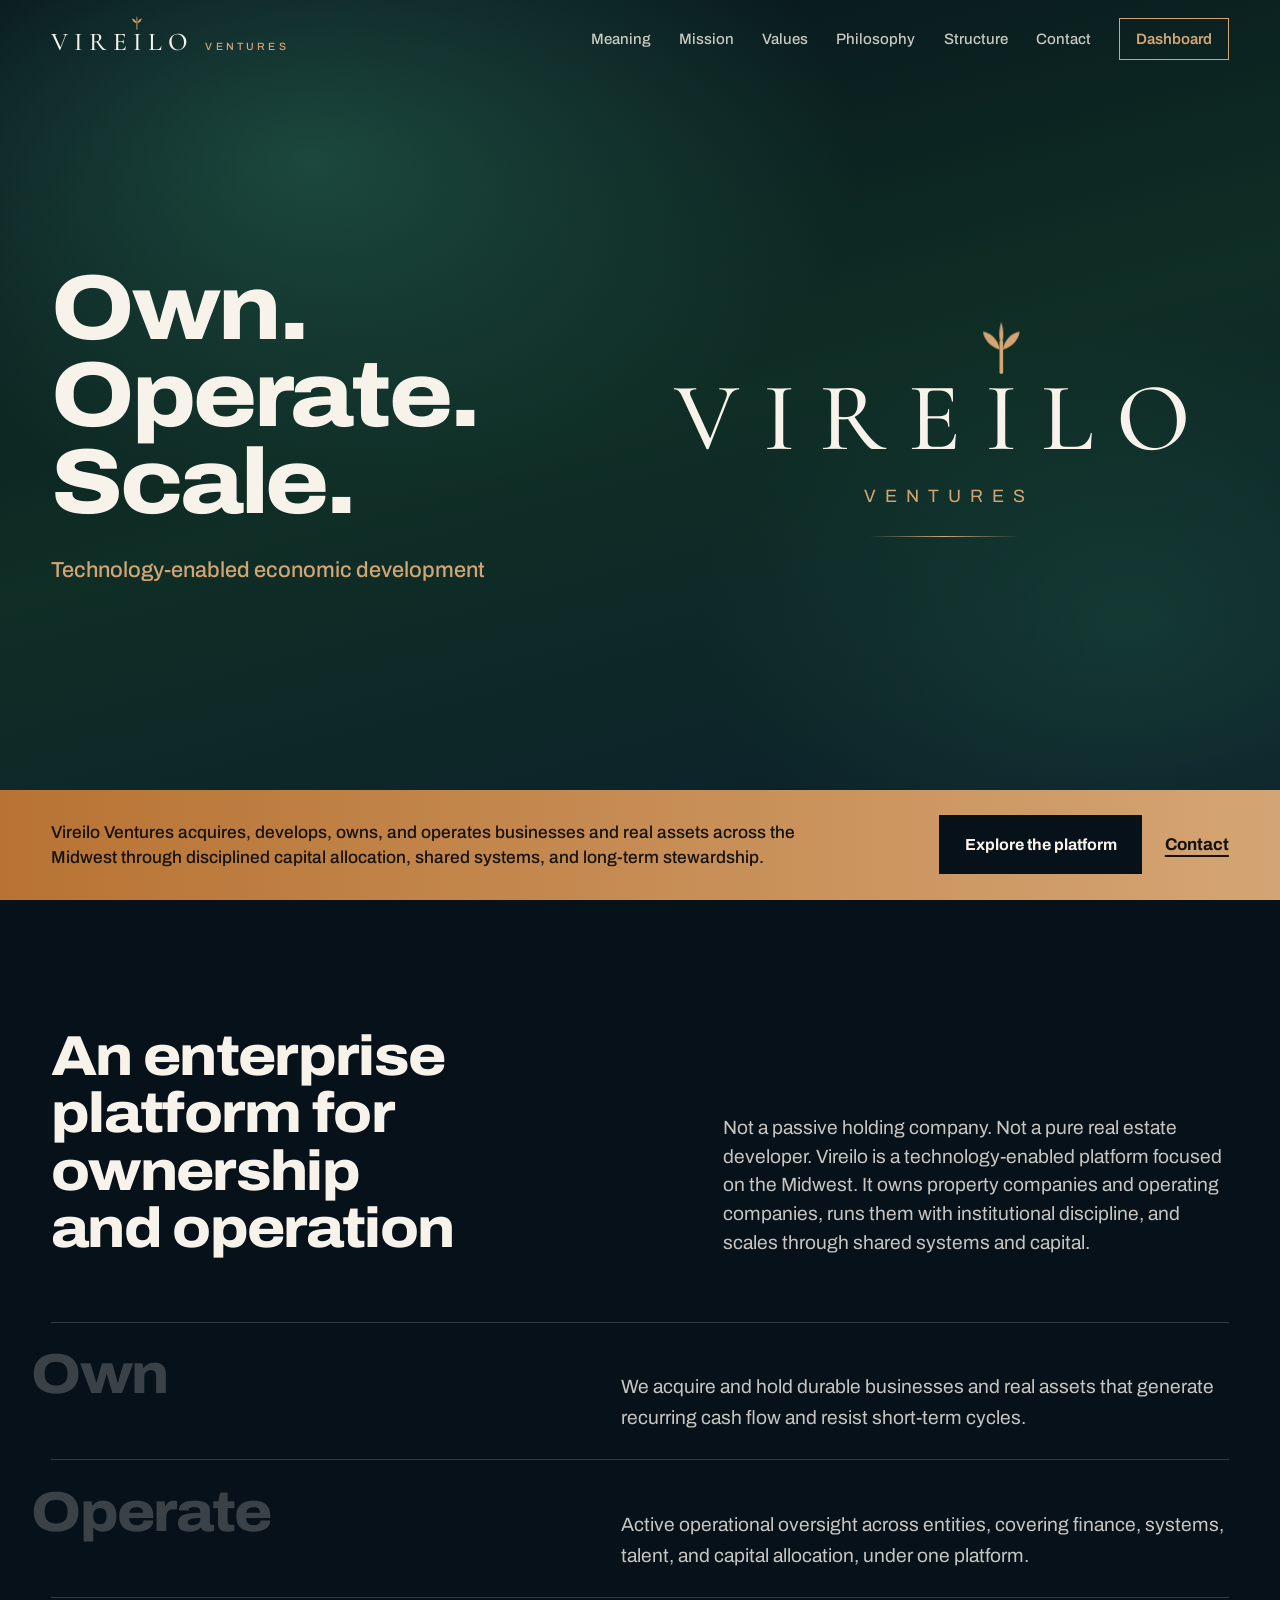
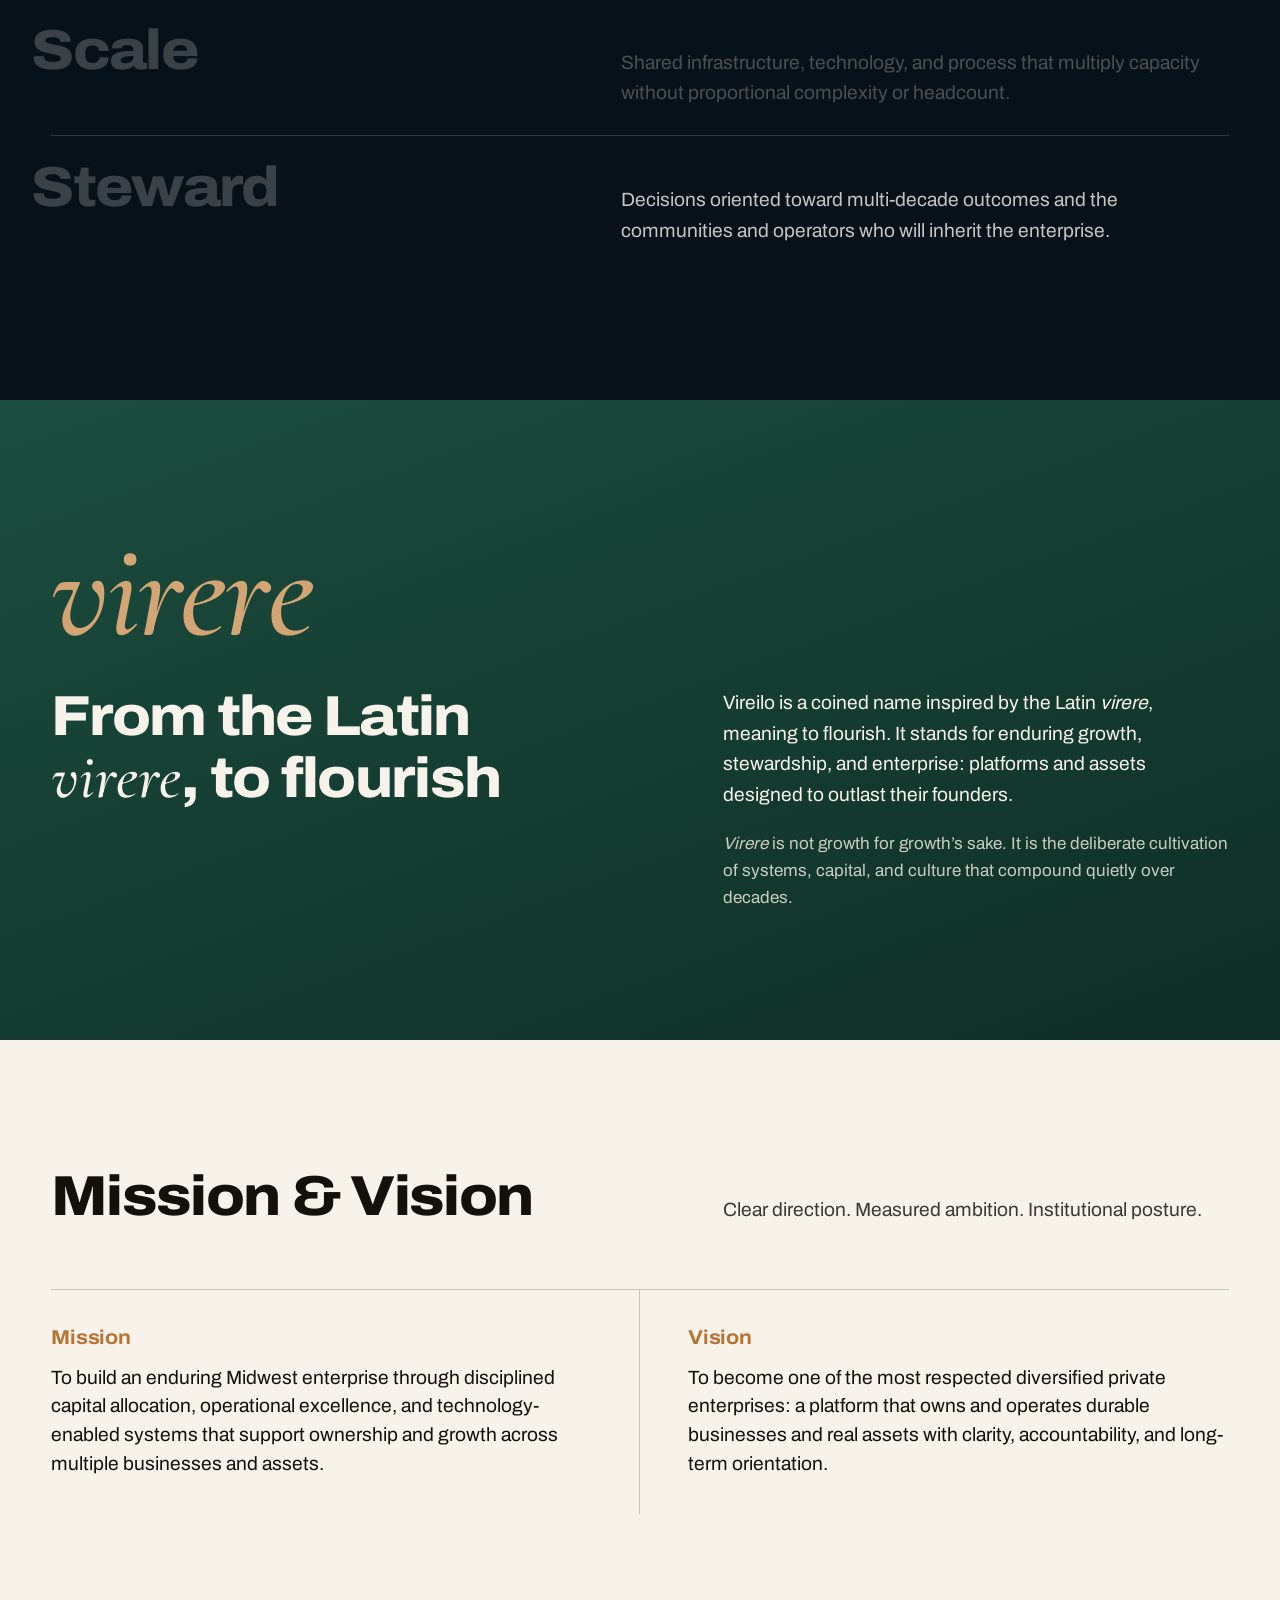
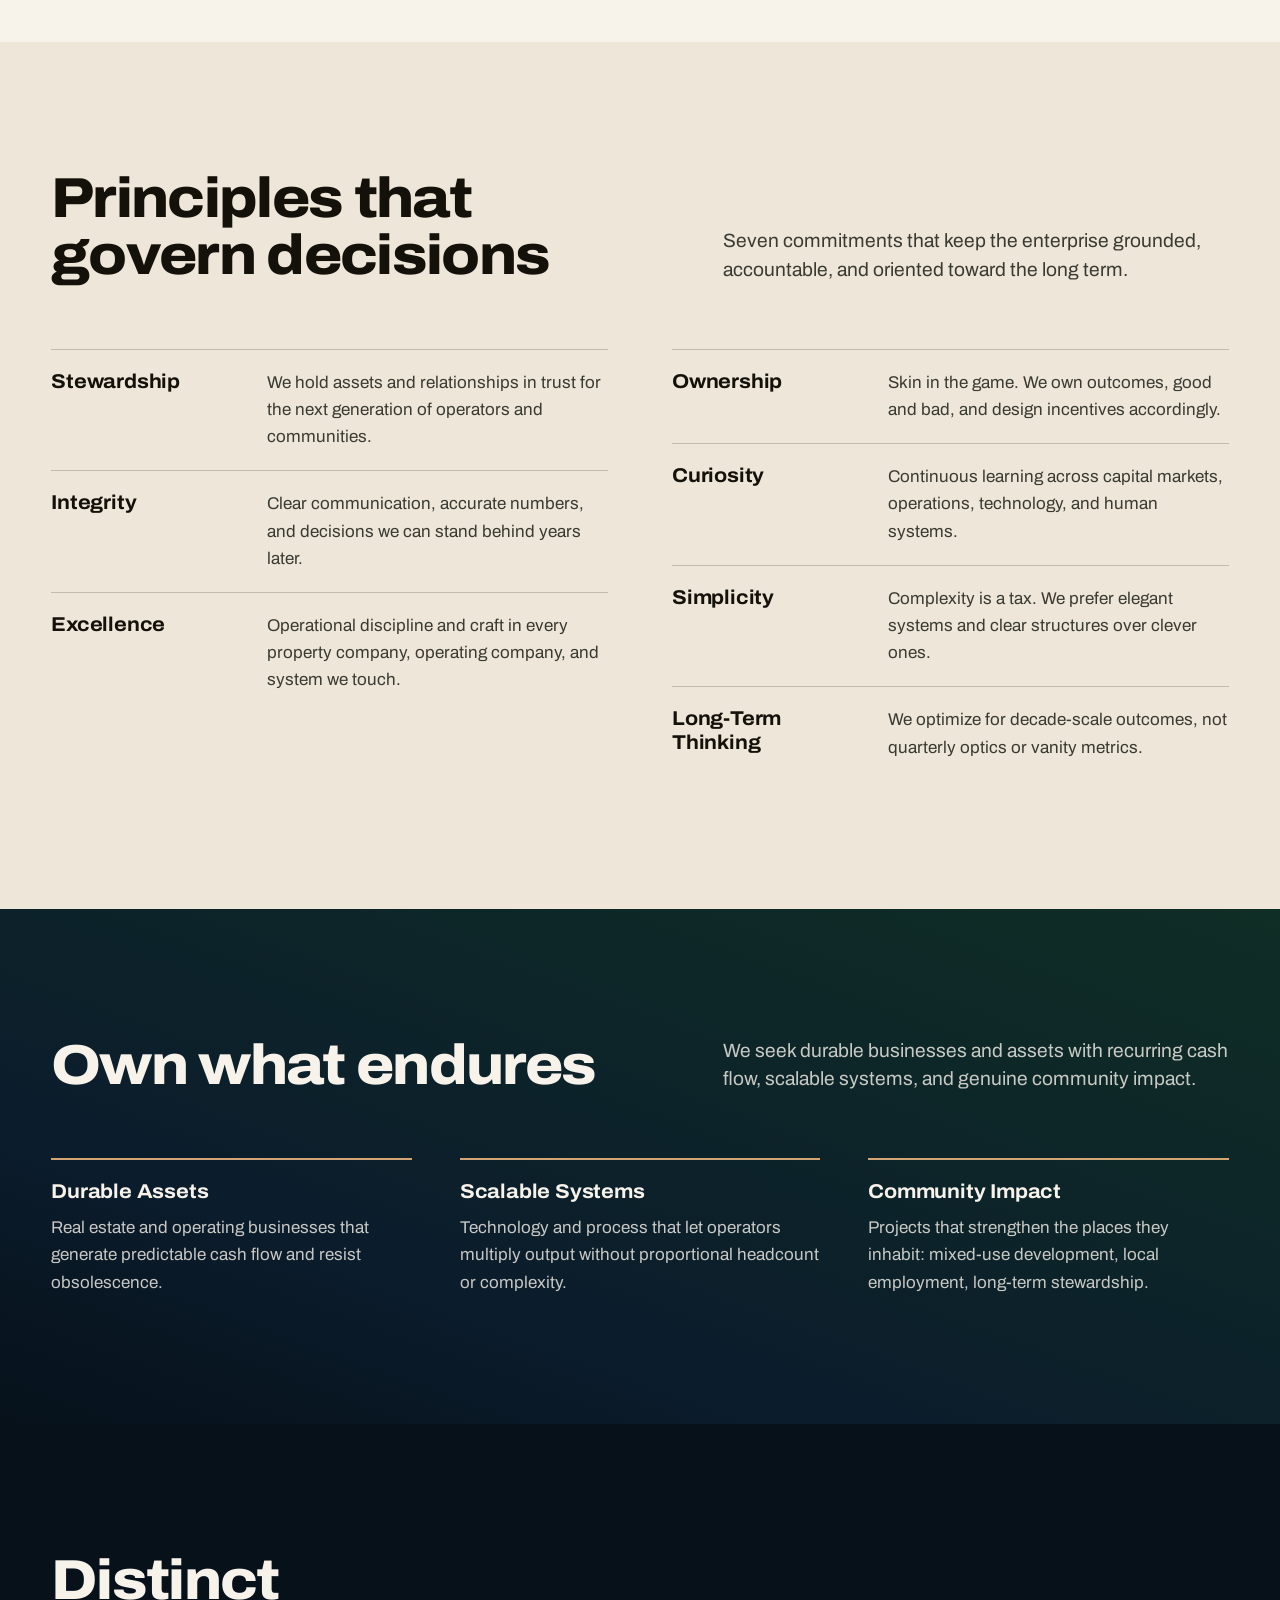
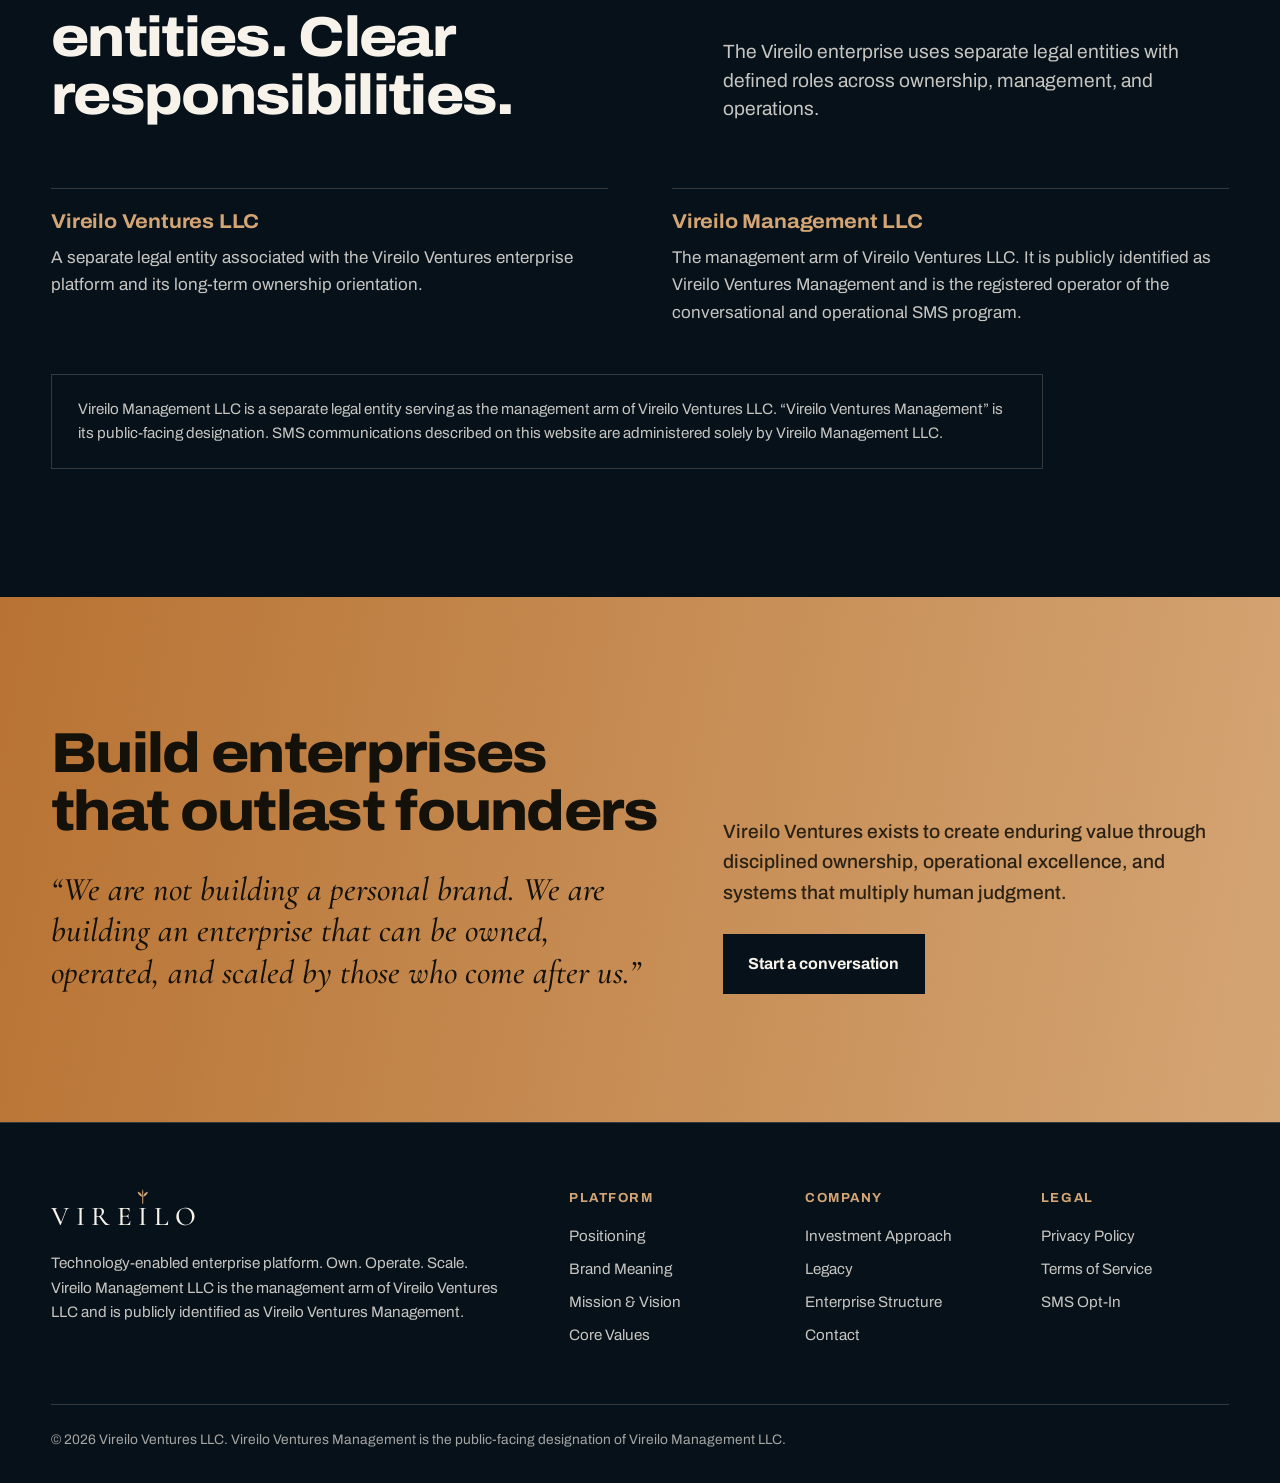
==== index.html @ df2b58a2 "Add scroll choreography, resize the Latin word, unify the type scale Each section now arrives in its" ====
<!DOCTYPE html>
<html lang="en">
<head>
  <meta charset="UTF-8" />
  <meta name="viewport" content="width=device-width, initial-scale=1.0" />
  <title>Vireilo Ventures | Enterprise Ownership &amp; Economic Development</title>
  <meta name="description" content="Vireilo Ventures is a technology-enabled enterprise platform that acquires, develops, owns, and operates businesses and real assets across the Midwest with disciplined capital allocation and long-term stewardship." />
  <link rel="canonical" href="https://vireilo.com/" />
  <meta property="og:type" content="website" />
  <meta property="og:site_name" content="Vireilo Ventures" />
  <meta property="og:title" content="Vireilo Ventures | Own. Operate. Scale." />
  <meta property="og:description" content="A technology-enabled enterprise platform focused on durable businesses, real assets, and long-term stewardship across the Midwest." />
  <meta property="og:url" content="https://vireilo.com/" />
  <meta property="og:image" content="https://vireilo.com/assets/og.png" />
  <meta property="og:image:width" content="1200" />
  <meta property="og:image:height" content="630" />
  <meta property="og:image:alt" content="Vireilo Ventures — Own. Operate. Scale." />
  <meta name="twitter:card" content="summary_large_image" />
  <meta name="twitter:title" content="Vireilo Ventures | Own. Operate. Scale." />
  <meta name="twitter:description" content="Technology-enabled economic development with a long-term orientation." />
  <meta name="twitter:image" content="https://vireilo.com/assets/og.png" />
  <link rel="icon" href="data:image/svg+xml,%3Csvg xmlns=%27http://www.w3.org/2000/svg%27 viewBox=%270 0 40 40%27%3E%3Cpath d=%27M20 36 C20 28 20 22 20 16%27 stroke=%27%231B4D3E%27 stroke-width=%272.4%27 fill=%27none%27 stroke-linecap=%27round%27/%3E%3Cpath d=%27M20 18 C17 10 20 4 20 2 C20 4 23 10 20 18 Z M19 21 C12 19 8 13 8 9 C13 10 18 14 19 21 Z M21 21 C28 19 32 13 32 9 C27 10 22 14 21 21 Z%27 fill=%27%231B4D3E%27/%3E%3C/svg%3E" />
  <link rel="preload" href="fonts/archivo-var.woff2" as="font" type="font/woff2" crossorigin />
  <link rel="stylesheet" href="site.css" />
</head>
<body>
  <a class="skip" href="#main">Skip to content</a>
  <div class="progress" id="progress"></div>
  <nav class="nav" id="nav" aria-label="Primary">
    <a href="index.html" class="nav-logo" aria-label="Vireilo Ventures, home"><span class="wm" aria-hidden="true">VIRE<span class="il">I<svg class="leaf" viewBox="0 0 40 40" aria-hidden="true"><path class="stem" pathLength="1" d="M20 36 C20 28 20 22 20 16"/><path class="blade b1" d="M20 18 C17 10 20 4 20 2 C20 4 23 10 20 18 Z"/><path class="blade b2" d="M19 21 C12 19 8 13 8 9 C13 10 18 14 19 21 Z"/><path class="blade b3" d="M21 21 C28 19 32 13 32 9 C27 10 22 14 21 21 Z"/></svg></span>LO</span><small>Ventures</small></a>
    <button class="menu-btn" id="menuBtn" type="button" aria-expanded="false" aria-controls="navLinks">Menu</button>
    <div class="nav-links" id="navLinks">
      <a href="#meaning">Meaning</a>
      <a href="#mission">Mission</a>
      <a href="#values">Values</a>
      <a href="#philosophy">Philosophy</a>
      <a href="#structure">Structure</a>
      <a href="contact.html">Contact</a>
      <a href="https://dash.vireilo.com" target="_blank" rel="noopener" class="dash" id="login-link" title="Operator console — authorized access">Dashboard</a>
    </div>
  </nav>

  <header class="hero">
    <div class="hero-main" id="main">
      <div>
        <h1><span>Own.</span><span>Operate.</span><span>Scale.</span></h1>
        <p class="sub">Technology-enabled economic development</p>
      </div>
      <div class="lockup" role="img" aria-label="Vireilo Ventures">
        <span class="wm" aria-hidden="true"><span class="ch" style="--d:4;--s:-4">V</span><span class="ch" style="--d:3;--s:-3">I</span><span class="ch" style="--d:2;--s:-2">R</span><span class="ch" style="--d:1;--s:-1">E</span><span class="ch il" style="--d:0;--s:0">I<svg class="leaf" viewBox="0 0 40 40" aria-hidden="true"><path class="stem" pathLength="1" d="M20 36 C20 28 20 22 20 16"/><path class="blade b1" d="M20 18 C17 10 20 4 20 2 C20 4 23 10 20 18 Z"/><path class="blade b2" d="M19 21 C12 19 8 13 8 9 C13 10 18 14 19 21 Z"/><path class="blade b3" d="M21 21 C28 19 32 13 32 9 C27 10 22 14 21 21 Z"/></svg></span><span class="ch" style="--d:1;--s:1">L</span><span class="ch" style="--d:2;--s:2">O</span></span>
        <span class="ventures" aria-hidden="true">Ventures</span>
        <span class="rule" aria-hidden="true"></span>
      </div>
    </div>
    <div class="band">
      <div class="band-in">
        <p>Vireilo Ventures acquires, develops, owns, and operates businesses and real assets across the Midwest through disciplined capital allocation, shared systems, and long-term stewardship.</p>
        <div class="actions">
          <a href="#platform" class="btn btn-dark">Explore the platform</a>
          <a href="contact.html" class="text-link">Contact</a>
        </div>
      </div>
    </div>
  </header>

  <main>
  <section class="sec platform dark" id="platform">
    <div class="in">
      <div class="head">
        <h2 data-r="head">An enterprise platform for ownership and operation</h2>
        <p class="lead" data-r style="--i:1">Not a passive holding company. Not a pure real estate developer. Vireilo is a technology-enabled platform focused on the Midwest. It owns property companies and operating companies, runs them with institutional discipline, and scales through shared systems and capital.</p>
      </div>
      <ul class="verbs">
        <li data-line style="--i:0"><h3>Own</h3><p>We acquire and hold durable businesses and real assets that generate recurring cash flow and resist short-term cycles.</p></li>
        <li data-line style="--i:1"><h3>Operate</h3><p>Active operational oversight across entities, covering finance, systems, talent, and capital allocation, under one platform.</p></li>
        <li data-line style="--i:2"><h3>Scale</h3><p>Shared infrastructure, technology, and process that multiply capacity without proportional complexity or headcount.</p></li>
        <li data-line style="--i:3"><h3>Steward</h3><p>Decisions oriented toward multi-decade outcomes and the communities and operators who will inherit the enterprise.</p></li>
      </ul>
    </div>
  </section>

  <section class="sec meaning dark" id="meaning">
    <div class="in">
      <p class="latin" aria-hidden="true" data-latin><span style="--i:0">v</span><span style="--i:1">i</span><span style="--i:2">r</span><span style="--i:3">e</span><span style="--i:4">r</span><span style="--i:5">e</span></p>
      <div class="cols">
        <h2 data-r="head">From the Latin <em>virere</em>, to flourish</h2>
        <div class="txt" data-r style="--i:1">
          <p>Vireilo is a coined name inspired by the Latin <em>virere</em>, meaning to flourish. It stands for enduring growth, stewardship, and enterprise: platforms and assets designed to outlast their founders.</p>
          <p><em>Virere</em> is not growth for growth’s sake. It is the deliberate cultivation of systems, capital, and culture that compound quietly over decades.</p>
        </div>
      </div>
    </div>
  </section>

  <section class="sec on-light" id="mission">
    <div class="in">
      <div class="head">
        <h2 data-r="head">Mission &amp; Vision</h2>
        <p class="lead" data-r style="--i:1">Clear direction. Measured ambition. Institutional posture.</p>
      </div>
      <div class="mv" data-line>
        <div data-r><h3>Mission</h3><p>To build an enduring Midwest enterprise through disciplined capital allocation, operational excellence, and technology-enabled systems that support ownership and growth across multiple businesses and assets.</p></div>
        <div data-r style="--i:1"><h3>Vision</h3><p>To become one of the most respected diversified private enterprises: a platform that owns and operates durable businesses and real assets with clarity, accountability, and long-term orientation.</p></div>
      </div>
    </div>
  </section>

  <section class="sec values" id="values">
    <div class="in">
      <div class="head">
        <h2 data-r="head">Principles that govern decisions</h2>
        <p class="lead" data-r style="--i:1">Seven commitments that keep the enterprise grounded, accountable, and oriented toward the long term.</p>
      </div>
      <ul class="vals">
        <li data-r style="--i:0"><h3>Stewardship</h3><p>We hold assets and relationships in trust for the next generation of operators and communities.</p></li>
        <li data-r style="--i:1"><h3>Integrity</h3><p>Clear communication, accurate numbers, and decisions we can stand behind years later.</p></li>
        <li data-r style="--i:2"><h3>Excellence</h3><p>Operational discipline and craft in every property company, operating company, and system we touch.</p></li>
        <li data-r style="--i:3"><h3>Ownership</h3><p>Skin in the game. We own outcomes, good and bad, and design incentives accordingly.</p></li>
        <li data-r style="--i:4"><h3>Curiosity</h3><p>Continuous learning across capital markets, operations, technology, and human systems.</p></li>
        <li data-r style="--i:5"><h3>Simplicity</h3><p>Complexity is a tax. We prefer elegant systems and clear structures over clever ones.</p></li>
        <li data-r style="--i:6"><h3>Long-Term Thinking</h3><p>We optimize for decade-scale outcomes, not quarterly optics or vanity metrics.</p></li>
      </ul>
    </div>
  </section>

  <section class="sec philosophy dark" id="philosophy">
    <div class="in">
      <div class="head">
        <h2 data-r="head">Own what endures</h2>
        <p class="lead" data-r style="--i:1">We seek durable businesses and assets with recurring cash flow, scalable systems, and genuine community impact.</p>
      </div>
      <ul class="three">
        <li data-r style="--i:0"><h3>Durable Assets</h3><p>Real estate and operating businesses that generate predictable cash flow and resist obsolescence.</p></li>
        <li data-r style="--i:1"><h3>Scalable Systems</h3><p>Technology and process that let operators multiply output without proportional headcount or complexity.</p></li>
        <li data-r style="--i:2"><h3>Community Impact</h3><p>Projects that strengthen the places they inhabit: mixed-use development, local employment, long-term stewardship.</p></li>
      </ul>
    </div>
  </section>

  <section class="sec structure dark" id="structure">
    <div class="in">
      <div class="head">
        <h2 data-r="head">Distinct entities. Clear responsibilities.</h2>
        <p class="lead" data-r style="--i:1">The Vireilo enterprise uses separate legal entities with defined roles across ownership, management, and operations.</p>
      </div>
      <ul class="two">
        <li data-r style="--i:0"><h3>Vireilo Ventures LLC</h3><p>A separate legal entity associated with the Vireilo Ventures enterprise platform and its long-term ownership orientation.</p></li>
        <li data-r style="--i:1"><h3>Vireilo Management LLC</h3><p>The management arm of Vireilo Ventures LLC. It is publicly identified as Vireilo Ventures Management and is the registered operator of the conversational and operational SMS program.</p></li>
      </ul>
      <p class="note" data-r>Vireilo Management LLC is a separate legal entity serving as the management arm of Vireilo Ventures LLC. “Vireilo Ventures Management” is its public-facing designation. SMS communications described on this website are administered solely by Vireilo Management LLC.</p>
    </div>
  </section>

  <section class="sec close" id="legacy" data-wipe>
    <div class="in">
      <div>
        <h2 data-r="head">Build enterprises that outlast founders</h2>
        <blockquote data-r style="--i:1">“We are not building a personal brand. We are building an enterprise that can be owned, operated, and scaled by those who come after us.”</blockquote>
      </div>
      <div data-r style="--i:2">
        <p>Vireilo Ventures exists to create enduring value through disciplined ownership, operational excellence, and systems that multiply human judgment.</p>
        <a href="contact.html" class="btn btn-dark">Start a conversation</a>
      </div>
    </div>
  </section>
  </main>

  <footer class="foot">
    <div class="foot-in">
      <div>
        <span class="wm" aria-hidden="true">VIRE<span class="il">I<svg class="leaf" viewBox="0 0 40 40" aria-hidden="true"><path class="stem" pathLength="1" d="M20 36 C20 28 20 22 20 16"/><path class="blade b1" d="M20 18 C17 10 20 4 20 2 C20 4 23 10 20 18 Z"/><path class="blade b2" d="M19 21 C12 19 8 13 8 9 C13 10 18 14 19 21 Z"/><path class="blade b3" d="M21 21 C28 19 32 13 32 9 C27 10 22 14 21 21 Z"/></svg></span>LO</span>
        <p class="about">Technology-enabled enterprise platform. Own. Operate. Scale.<br />Vireilo Management LLC is the management arm of Vireilo Ventures LLC and is publicly identified as Vireilo Ventures Management.</p>
      </div>
      <div>
        <h2>Platform</h2>
        <ul>
          <li><a href="#platform">Positioning</a></li>
          <li><a href="#meaning">Brand Meaning</a></li>
          <li><a href="#mission">Mission &amp; Vision</a></li>
          <li><a href="#values">Core Values</a></li>
        </ul>
      </div>
      <div>
        <h2>Company</h2>
        <ul>
          <li><a href="#philosophy">Investment Approach</a></li>
          <li><a href="#legacy">Legacy</a></li>
          <li><a href="#structure">Enterprise Structure</a></li>
          <li><a href="contact.html">Contact</a></li>
        </ul>
      </div>
      <div>
        <h2>Legal</h2>
        <ul>
          <li><a href="privacy.html">Privacy Policy</a></li>
          <li><a href="terms.html">Terms of Service</a></li>
          <li><a href="sms-consent.html">SMS Opt-In</a></li>
        </ul>
      </div>
    </div>
    <div class="foot-base">© 2026 Vireilo Ventures LLC. Vireilo Ventures Management is the public-facing designation of Vireilo Management LLC.</div>
  </footer>

  <script src="site.js" defer></script>
</body>
</html>
---- site.css ----
/* Vireilo Ventures — shared stylesheet for every page. Hand-authored; no build step. */
@font-face{font-family:"Archivo";src:url("fonts/archivo-var.woff2") format("woff2");font-weight:100 900;font-stretch:62% 125%;font-display:swap}
@font-face{font-family:"Cormorant Garamond";src:url("fonts/cormorant-500.woff2") format("woff2");font-weight:500;font-style:normal;font-display:swap}
@font-face{font-family:"Cormorant Garamond";src:url("fonts/cormorant-500-italic.woff2") format("woff2");font-weight:500;font-style:italic;font-display:swap}

:root{
  --navy-deep:#06111A; --navy:#0B1C2C; --green-deep:#0F2E25; --green:#1B4D3E; --green-light:#2A6B56;
  --ivory:#F7F3EB; --ivory-dark:#EDE6D9; --copper:#B87333; --copper-light:#D4A574; --ink:#14110B;
  --on-dark:rgba(247,243,235,.8); --rule-dark:rgba(247,243,235,.18); --rule-light:rgba(20,17,11,.2);
  --pad:clamp(1.25rem,4vw,3.5rem); --max:82rem;
  --ease:cubic-bezier(.16,1,.3,1);
  --t-h2:clamp(2.1rem,4.4vw,3.6rem); --t-h3:1.25rem; --t-lead:clamp(1.1rem,1.5vw,1.3rem); --t-body:1.0625rem; --t-small:.95rem;
  --sans:"Archivo",system-ui,sans-serif; --serif:"Cormorant Garamond",Georgia,serif;
}
*,*::before,*::after{box-sizing:border-box}
html{scroll-behavior:smooth;scroll-padding-top:5.5rem;scrollbar-color:var(--copper) var(--navy-deep)}
body{margin:0;background:var(--navy-deep);color:var(--ivory);font-family:var(--sans);font-size:1.0625rem;line-height:1.6;-webkit-font-smoothing:antialiased;overflow-x:hidden}
h1,h2,h3,p,ul,dl,dd,figure,blockquote{margin:0}
ul{padding:0;list-style:none}
a{color:inherit}
::selection{background:var(--copper-light);color:var(--ink)}
:focus-visible{outline:2px solid var(--copper-light);outline-offset:3px}
.on-light :focus-visible,.close :focus-visible,.band :focus-visible{outline-color:var(--navy-deep)}
.skip{position:absolute;left:-999px;top:0;background:var(--ivory);color:var(--ink);padding:.75rem 1rem;z-index:100}
.skip:focus{left:.5rem;top:.5rem}
.progress{position:fixed;top:0;left:0;height:2px;width:0;background:var(--copper-light);z-index:60}

/* wordmark: the leaf sits over the second I */
.wm{font-family:var(--serif);font-weight:500;letter-spacing:.24em;display:inline-flex;line-height:1;white-space:nowrap}
.wm .il{position:relative;display:inline-block}
.wm .leaf{position:absolute;left:50%;bottom:92%;width:.62em;height:.62em;transform:translateX(calc(-50% - .12em));color:var(--copper-light);overflow:visible}
.wm .leaf .stem{fill:none;stroke:currentColor;stroke-width:2.4;stroke-linecap:round}
.wm .leaf .blade{fill:currentColor}

/* nav */
.nav{position:fixed;inset:0 0 auto 0;z-index:50;display:flex;align-items:center;justify-content:space-between;gap:1.5rem;padding:1.1rem var(--pad);transition:background .3s,box-shadow .3s}
.nav.scrolled,.nav.open{background:rgba(6,17,26,.94);box-shadow:0 1px 0 var(--rule-dark)}
.nav-logo{display:flex;align-items:baseline;gap:.7rem;text-decoration:none;padding-top:.5rem}
.nav-logo .wm{font-size:1.6rem}
.nav-logo small{font-size:.66rem;letter-spacing:.3em;color:var(--copper-light);font-weight:500;text-transform:uppercase}
.nav-links{display:flex;align-items:center;gap:clamp(1rem,2.2vw,1.9rem);font-size:.94rem;font-weight:500}
.nav-links a{text-decoration:none;color:var(--on-dark);padding:.4rem 0;transition:color .2s}
.nav-links a:hover{color:var(--ivory)}
.nav-links a.dash{border:1px solid var(--copper-light);color:var(--copper-light);padding:.5rem 1rem;font-weight:600}
.nav-links a.dash:hover{background:var(--copper-light);color:var(--ink)}
.menu-btn{display:none;background:none;border:1px solid var(--rule-dark);color:var(--ivory);font:600 .9rem var(--sans);padding:.55rem .9rem;cursor:pointer}

/* buttons */
.btn,.btn-primary{display:inline-block;padding:1.05rem 1.6rem;font-weight:700;font-size:1rem;text-decoration:none;border:0;cursor:pointer;font-family:var(--sans);transition:transform .25s var(--ease),background .2s,color .2s}
.btn:active,.btn-primary:active{transform:translateY(1px)}
.btn-dark{background:var(--navy-deep);color:var(--ivory)} .btn-dark:hover{background:var(--green)}
.btn-copper,.btn-primary{background:var(--copper-light);color:var(--ink)} .btn-copper:hover,.btn-primary:hover{background:var(--ivory)}
.text-link{font-weight:700;text-underline-offset:.3em;text-decoration-thickness:1.5px}
.text-link:hover{text-decoration-thickness:3px}

/* hero */
.hero{position:relative;min-height:100svh;display:grid;grid-template-rows:1fr auto;overflow:hidden;isolation:isolate;
  background:linear-gradient(165deg,var(--navy-deep) 0%,var(--green-deep) 48%,var(--navy) 100%)}
.hero::before{content:"";position:absolute;inset:-30%;z-index:-1;
  background:radial-gradient(ellipse 38% 34% at 34% 30%,rgba(42,107,86,.55),transparent 70%),radial-gradient(ellipse 30% 30% at 74% 62%,rgba(27,77,62,.5),transparent 70%)}
.hero-main{display:grid;grid-template-columns:minmax(0,1fr) minmax(0,1fr);gap:2.5rem;align-items:center;padding:7rem var(--pad) 3rem;max-width:calc(var(--max) + 2*var(--pad));width:100%;margin:0 auto}
.hero h1{font-weight:800;font-stretch:112%;font-size:clamp(3.4rem,7.2vw,6rem);line-height:.94;letter-spacing:-.035em}
.hero h1 span{display:block}
.hero .sub{font-size:clamp(1.1rem,1.7vw,1.4rem);font-weight:500;margin-top:1.75rem;color:var(--copper-light)}
.lockup{text-align:center}
.lockup .wm{font-size:clamp(3rem,7.6vw,7rem);padding-top:.55em}
.lockup .ventures{display:block;font-size:clamp(.8rem,1.4vw,1.25rem);letter-spacing:.5em;padding-left:.5em;color:var(--copper-light);margin-top:.9rem;text-transform:uppercase}
.lockup .rule{display:block;height:1px;width:9.5rem;margin:1.6rem auto 0;background:linear-gradient(90deg,transparent,var(--copper-light),transparent)}
.band{background:linear-gradient(90deg,var(--copper),var(--copper-light));color:var(--ink)}
.band-in{display:grid;grid-template-columns:minmax(0,1fr) auto;gap:2rem 3rem;align-items:center;padding:1.6rem var(--pad);max-width:calc(var(--max) + 2*var(--pad));margin:0 auto}
.band p{font-size:clamp(1.02rem,1.35vw,1.19rem);line-height:1.45;max-width:46em;font-weight:500}
.actions{display:flex;flex-wrap:wrap;gap:1.4rem;align-items:center}

/* sections */
.sec{padding:clamp(4.5rem,10vw,8.5rem) var(--pad)}
.in{max-width:var(--max);margin:0 auto}
.sec h2{font-weight:800;font-stretch:110%;font-size:var(--t-h2);line-height:1.02;letter-spacing:-.03em;text-wrap:balance}
.sec h3{font-weight:700;font-stretch:108%;font-size:var(--t-h3);line-height:1.2;letter-spacing:-.01em}
.lead{font-size:var(--t-lead);line-height:1.5;max-width:36em;color:var(--on-dark)}
.head{display:grid;grid-template-columns:minmax(0,6fr) minmax(0,5fr);gap:1.5rem 4rem;align-items:end;margin-bottom:clamp(2.5rem,5vw,4.5rem)}
.dark p{color:var(--on-dark)}
.on-light{background:var(--ivory);color:var(--ink)}
.on-light .lead,.on-light p{color:#3a3a32}

.platform{background:var(--navy-deep)}
.verbs li{display:grid;grid-template-columns:minmax(0,5fr) minmax(0,6fr);gap:.75rem 4rem;align-items:baseline;padding:1.6rem 0}
.verbs h3{font-weight:800;font-stretch:110%;font-size:var(--t-h2);letter-spacing:-.03em;line-height:1;color:var(--copper-light)}
.verbs p{font-size:var(--t-lead);max-width:34em}

.meaning{background:linear-gradient(160deg,var(--green) 0%,var(--green-deep) 100%);overflow:hidden}
.meaning .latin{font-family:var(--serif);font-style:italic;font-weight:500;font-size:clamp(4.25rem,10.5vw,9rem);line-height:.95;color:var(--copper-light);letter-spacing:-.02em;margin:0 0 clamp(1rem,2.5vw,2rem) -.03em;white-space:nowrap}
.meaning .cols{display:grid;grid-template-columns:minmax(0,6fr) minmax(0,5fr);gap:2rem 4rem;align-items:start}
.meaning h2 em{font-family:var(--serif);font-weight:500;font-size:1.12em;letter-spacing:0}
.meaning .txt p+p{margin-top:1.2rem}
.meaning .txt p:first-child{font-size:var(--t-lead);color:var(--ivory)}

.mv{display:grid;grid-template-columns:1fr 1fr;border-top:1px solid var(--rule-light)}
.mv>div{padding:2.2rem 0}
.mv>div:first-child{padding-right:3rem;border-right:1px solid var(--rule-light)} .mv>div:last-child{padding-left:3rem}
.mv h3{margin-bottom:.9rem;color:var(--copper)}
.mv p{font-size:var(--t-lead);line-height:1.5;color:var(--ink)}
.values{background:var(--ivory-dark);color:var(--ink)}
.values .lead,.values p{color:#3a3a32}
.vals{columns:2;column-gap:4rem}
.vals li{break-inside:avoid;display:grid;grid-template-columns:12.5rem minmax(0,1fr);gap:1rem;padding:1.25rem 0}


.philosophy{background:linear-gradient(200deg,var(--green-deep) 0%,var(--navy) 70%,var(--navy-deep) 100%)}
.three{display:grid;grid-template-columns:repeat(3,minmax(0,1fr));gap:2.5rem 3rem}
.three li{padding-top:1.3rem}
.three h3{margin-bottom:.7rem}

.structure{background:var(--navy-deep)}
.two{display:grid;grid-template-columns:1fr 1fr;gap:2rem 4rem}
.two li{padding-top:1.3rem}
.two h3{margin-bottom:.7rem;color:var(--copper-light)}
.note{margin-top:3rem;border:1px solid var(--rule-dark);padding:1.4rem 1.6rem;font-size:var(--t-small);max-width:62rem}

.close{background:linear-gradient(100deg,var(--copper),var(--copper-light));color:var(--ink)}
.close .in{display:grid;grid-template-columns:minmax(0,6fr) minmax(0,5fr);gap:2.5rem 4rem;align-items:end}
.close blockquote{font-family:var(--serif);font-style:italic;font-weight:500;font-size:clamp(1.5rem,2.6vw,2.15rem);line-height:1.25;margin-top:1.8rem;max-width:22em}
.close p{color:#2a2114;font-size:var(--t-lead);font-weight:500;margin-bottom:1.6rem;max-width:30em}

/* drawn rules */
.verbs li,.vals li,.three li,.two li{position:relative}
.verbs li::before,.vals li::before,.three li::before,.two li::before{content:"";position:absolute;left:0;right:0;top:0;height:1px;background:var(--rule-dark);transform-origin:left}
.vals li::before{background:var(--rule-light)}
.three li::before{height:2px;background:var(--copper-light)}
.nav-links a[aria-current]{color:var(--ivory);box-shadow:0 2px 0 var(--copper-light)}

/* footer */
.foot{background:var(--navy-deep);border-top:1px solid var(--rule-dark);padding:4rem var(--pad) 2rem;font-size:.95rem}
.foot-in{max-width:var(--max);margin:0 auto;display:grid;grid-template-columns:minmax(0,5fr) repeat(3,minmax(0,2fr));gap:2.5rem 3rem}
.foot .wm{font-size:1.7rem;padding-top:.6em}
.foot .about{color:var(--on-dark);margin-top:1.2rem;max-width:30em}
.foot h2{font-size:.82rem;font-weight:700;letter-spacing:.12em;text-transform:uppercase;color:var(--copper-light);margin-bottom:1rem}
.foot li{margin-bottom:.55rem}
.foot a{text-decoration:none;color:var(--on-dark)} .foot a:hover{color:var(--ivory);text-decoration:underline;text-underline-offset:.25em}
.foot-base{max-width:var(--max);margin:3rem auto 0;padding-top:1.5rem;border-top:1px solid var(--rule-dark);color:rgba(247,243,235,.66);font-size:.86rem}

/* inner pages: contact, SMS, legal, 404, confirmations */
.page{min-height:80svh;padding:9rem var(--pad) 6rem;background:linear-gradient(165deg,var(--navy-deep) 0%,var(--green-deep) 55%,var(--navy) 100%)}
.page-inner{max-width:46rem;margin:0 auto}
.page h1{font-weight:800;font-stretch:110%;font-size:clamp(2.4rem,5.5vw,4rem);line-height:1;letter-spacing:-.03em;text-wrap:balance}
.page-lead{font-size:1.2rem;line-height:1.5;color:var(--on-dark);margin-top:1.4rem}
.page a{color:var(--copper-light);text-underline-offset:.25em} .page a:hover{color:var(--ivory)}
.contact-grid{display:grid;grid-template-columns:1fr 1fr;gap:1.5rem 3rem;margin:3rem 0}
.contact-card{border-top:2px solid var(--copper-light);padding-top:1.1rem}
.contact-card h3{font-weight:700;font-size:1.05rem;margin-bottom:.5rem}
.contact-card p{color:var(--on-dark)}
.bot-field{position:absolute;left:-9999px;width:1px;height:1px;overflow:hidden}
.form-group{margin-bottom:1.4rem}
.form-group label{display:block;font-weight:600;font-size:.95rem;margin-bottom:.45rem}
.page input[type=text],.page input[type=email],.page input[type=tel],.page select,.page textarea{width:100%;font:inherit;color:var(--ivory);background:rgba(6,17,26,.55);border:1px solid rgba(247,243,235,.42);border-radius:0;padding:.85rem 1rem;caret-color:var(--copper-light)}
.page textarea{min-height:9rem;resize:vertical}
.page select option{color:var(--ink);background:var(--ivory)}
.page ::placeholder{color:rgba(247,243,235,.62)}
.page input:focus-visible,.page select:focus-visible,.page textarea:focus-visible{outline:2px solid var(--copper-light);outline-offset:0;border-color:var(--copper-light)}
.consent-row{display:grid;grid-template-columns:auto 1fr;gap:.9rem;align-items:start}
.consent-row input{width:1.25rem;height:1.25rem;margin-top:.2rem;accent-color:var(--copper-light)}
.consent-row label{font-weight:400;font-size:.97rem;color:var(--on-dark);margin:0}
.form-note{font-size:.92rem;color:var(--on-dark);margin-top:1.2rem}
.policy h2{font-weight:700;font-stretch:106%;font-size:1.35rem;margin:2.6rem 0 .8rem;letter-spacing:-.01em}
.policy h3{font-weight:700;font-size:1.08rem;margin:1.6rem 0 .5rem}
.policy p,.policy li{color:var(--on-dark)} .policy p{margin-bottom:1rem}
.policy ul{list-style:disc;padding-left:1.3rem;margin-bottom:1rem} .policy li{margin-bottom:.45rem}
.policy strong,.page strong{color:var(--ivory)}
.updated{color:rgba(247,243,235,.66);font-size:.95rem;margin:.8rem 0 2rem}

/* responsive */
@media (max-width:60rem){
  .menu-btn{display:block}
  .nav-links{display:none;position:absolute;top:100%;left:0;right:0;flex-direction:column;align-items:stretch;gap:0;background:rgba(6,17,26,.97);padding:.5rem var(--pad) 1.5rem;border-bottom:1px solid var(--rule-dark)}
  .nav.open .nav-links{display:flex}
  .nav-links a{padding:.9rem 0;border-bottom:1px solid var(--rule-dark);font-size:1.05rem}
  .nav-links a.dash{margin-top:1rem;text-align:center;border:1px solid var(--copper-light)}
  .hero-main{grid-template-columns:1fr;padding-top:6.5rem;gap:2.5rem}
  .lockup{order:-1;text-align:left}.lockup .wm{font-size:clamp(2.6rem,13vw,4.5rem)}.lockup .rule{margin-left:0}
  .band-in,.head,.meaning .cols,.close .in,.two,.three,.mv,.contact-grid{grid-template-columns:1fr}
  .verbs li{grid-template-columns:1fr}
  .mv>div:first-child{padding-right:0;border-right:0;border-bottom:1px solid var(--rule-light)} .mv>div:last-child{padding-left:0}
  .vals{columns:1} .vals li{grid-template-columns:1fr;gap:.3rem}
  .foot-in{grid-template-columns:1fr 1fr} .foot-in>div:first-child{grid-column:1/-1}
}

/* motion: one entrance on the first screen, then stillness */
@media (prefers-reduced-motion:no-preference){
  .hero::before{animation:drift 26s ease-in-out infinite alternate}
  @keyframes drift{from{transform:translate3d(-4%,-3%,0) scale(1)}to{transform:translate3d(5%,4%,0) scale(1.12)}}
  .hero h1 span{animation:rise .9s var(--ease) both}
  .hero h1 span:nth-child(2){animation-delay:.09s}.hero h1 span:nth-child(3){animation-delay:.18s}
  .hero .sub{animation:fade .8s ease .5s both}
  @keyframes rise{from{opacity:0;transform:translateY(.45em);clip-path:inset(0 0 100% 0)}to{opacity:1;transform:none;clip-path:inset(-10% 0 -10% 0)}}
  @keyframes fade{from{opacity:0}to{opacity:1}}
  .lockup .leaf .stem{stroke-dasharray:1;stroke-dashoffset:1;animation:draw .7s var(--ease) .35s forwards}
  .lockup .leaf .blade{transform-box:fill-box;transform-origin:50% 100%;transform:scale(0);animation:grow .8s var(--ease) forwards}
  .lockup .leaf .blade.b1{animation-delay:.85s}.lockup .leaf .blade.b2{animation-delay:1s}.lockup .leaf .blade.b3{animation-delay:1.08s}
  @keyframes draw{to{stroke-dashoffset:0}} @keyframes grow{to{transform:scale(1)}}
  .lockup .wm .ch{display:inline-block;animation:letter 1s var(--ease) both;animation-delay:calc(1.15s + var(--d)*70ms)}
  @keyframes letter{from{opacity:0;filter:blur(10px);transform:translateX(calc(var(--s)*-.5em))}to{opacity:1;filter:blur(0);transform:none}}
  .lockup .ventures{animation:track 1.1s var(--ease) 1.75s both}
  @keyframes track{from{opacity:0;letter-spacing:.1em}to{opacity:1;letter-spacing:.5em}}
  .lockup .rule{animation:ruleg 1s var(--ease) 2s both}
  @keyframes ruleg{from{transform:scaleX(0)}to{transform:scaleX(1)}}
  .band{animation:wipe 1s var(--ease) .55s both}
  @keyframes wipe{from{clip-path:inset(0 100% 0 0)}to{clip-path:inset(0)}}
}

/* scroll choreography: each section arrives in its own way. Applied only when site.js runs (.js) */
@media (prefers-reduced-motion:no-preference){
  .js [data-r]{opacity:0;transform:translateY(2rem);transition:opacity 1s var(--ease),transform 1s var(--ease);transition-delay:calc(var(--i,0)*110ms)}
  .js [data-r="head"]{transform:translateY(1.2rem);filter:blur(8px);transition:opacity 1.1s var(--ease),transform 1.1s var(--ease),filter 1.1s var(--ease)}
  .js [data-r].seen{opacity:1;transform:none;filter:none}
  .js li[data-r]::before,.js li[data-line]::before{transform:scaleX(0);transition:transform 1.2s var(--ease);transition-delay:calc(var(--i,0)*110ms)}
  .js li[data-r].seen::before,.js li[data-line].seen::before{transform:scaleX(1)}
  /* positioning: the four verbs light up as they cross the middle of the screen */
  .js .verbs h3{color:rgba(247,243,235,.22);transform:translateX(-.35em);transition:color .7s ease,transform .9s var(--ease)}
  .js .verbs p{opacity:.35;transition:opacity .7s ease}
  .js .verbs li.lit h3{color:var(--copper-light);transform:none}
  .js .verbs li.lit p{opacity:1}
  /* meaning: the Latin word is set letter by letter */
  .js [data-latin] span{display:inline-block;opacity:0;transform:translateY(.35em) rotate(4deg);transition:opacity .9s var(--ease),transform 1.1s var(--ease);transition-delay:calc(var(--i)*80ms)}
  .js [data-latin].seen span{opacity:1;transform:none}
  /* mission: the centre line draws down */
  .js .mv[data-line]>div:first-child{border-right-color:transparent;position:relative}
  .js .mv[data-line]>div:first-child::after{content:"";position:absolute;right:-1px;top:0;bottom:0;width:1px;background:var(--rule-light);transform:scaleY(0);transform-origin:top;transition:transform 1.3s var(--ease) .2s}
  .js .mv[data-line].seen>div:first-child::after{transform:scaleY(1)}
  /* close: the copper field wipes in, echoing the first screen */
  .js [data-wipe]{background-color:var(--navy-deep);background-repeat:no-repeat;background-size:0% 100%;transition:background-size 1.3s var(--ease)}
  .js [data-wipe].seen{background-size:100% 100%}
  .js [data-wipe] [data-r]{transition-delay:calc(.45s + var(--i,0)*110ms)}
  .hero-main{will-change:transform,opacity}
}
@media (max-width:60rem){.js .mv[data-line]>div:first-child::after{display:none}.js .mv[data-line]>div:first-child{border-right:0}}
@media (prefers-reduced-motion:reduce){html{scroll-behavior:auto}}
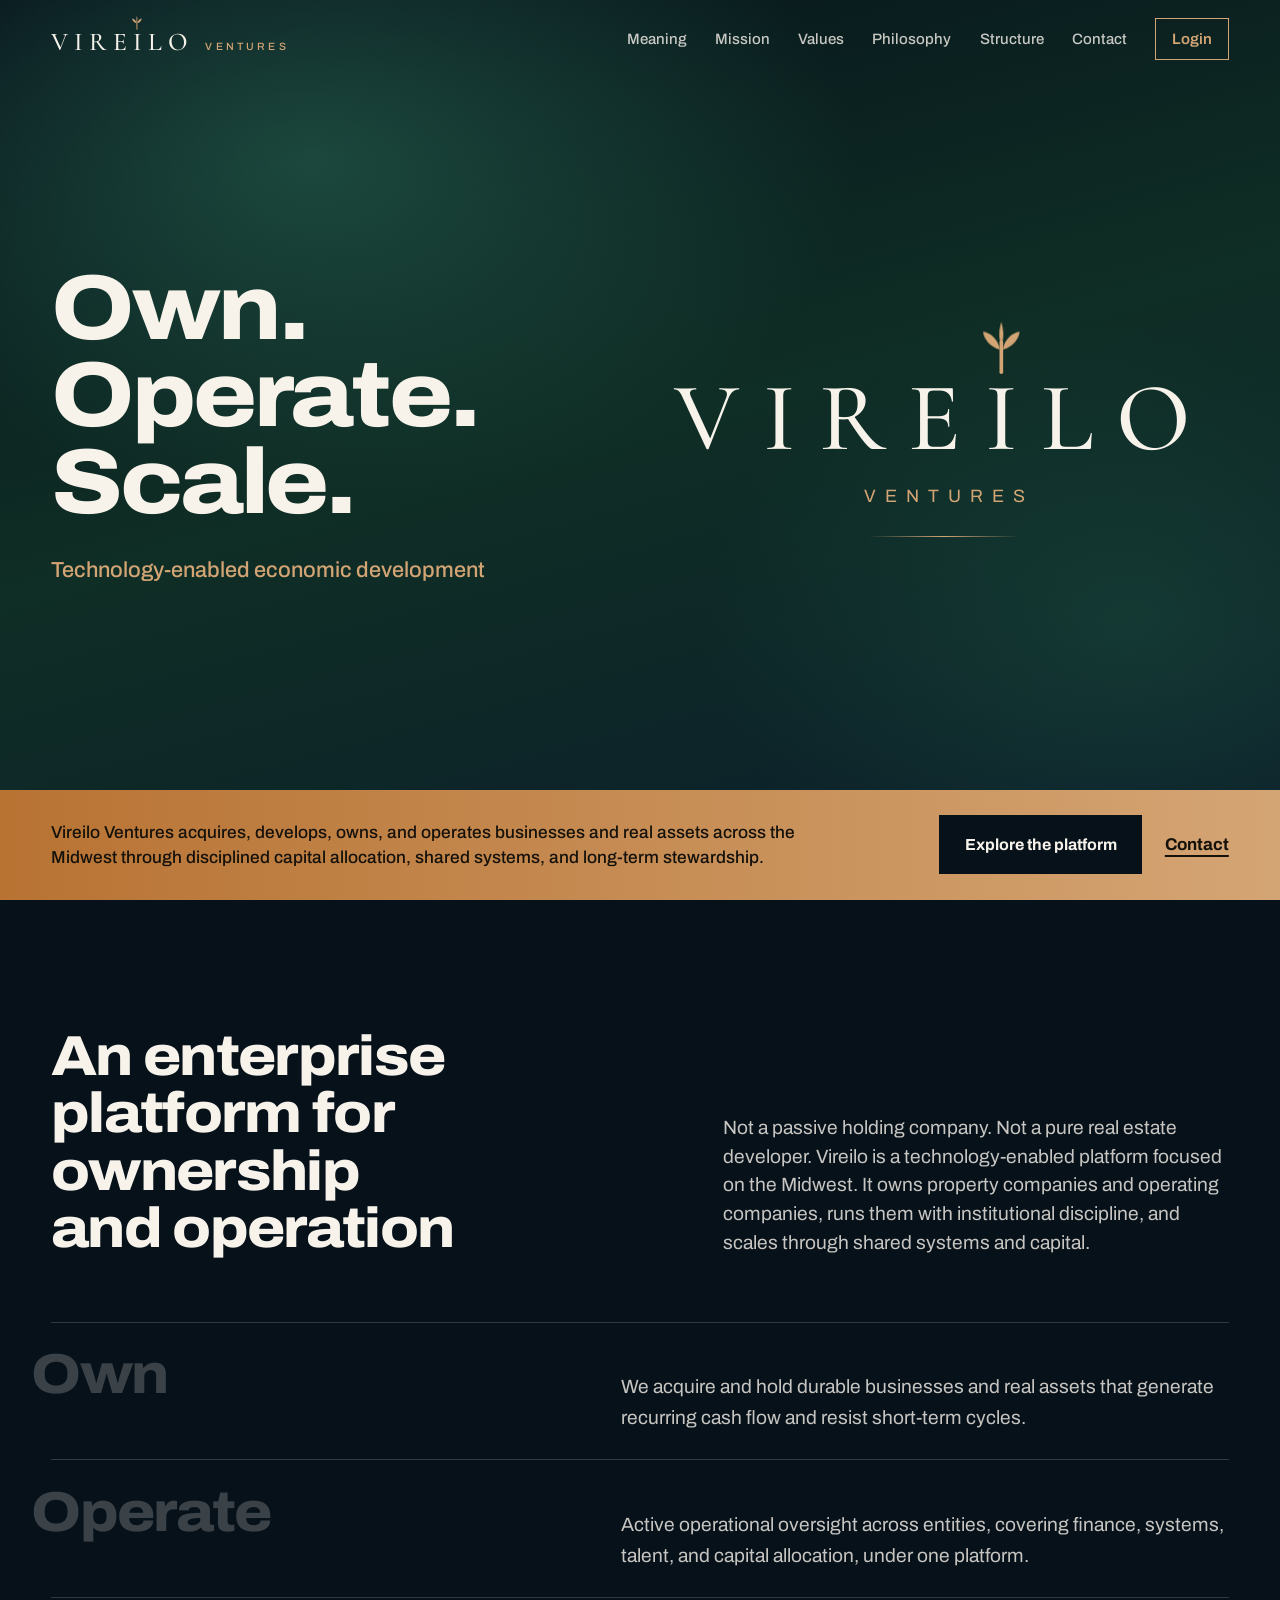
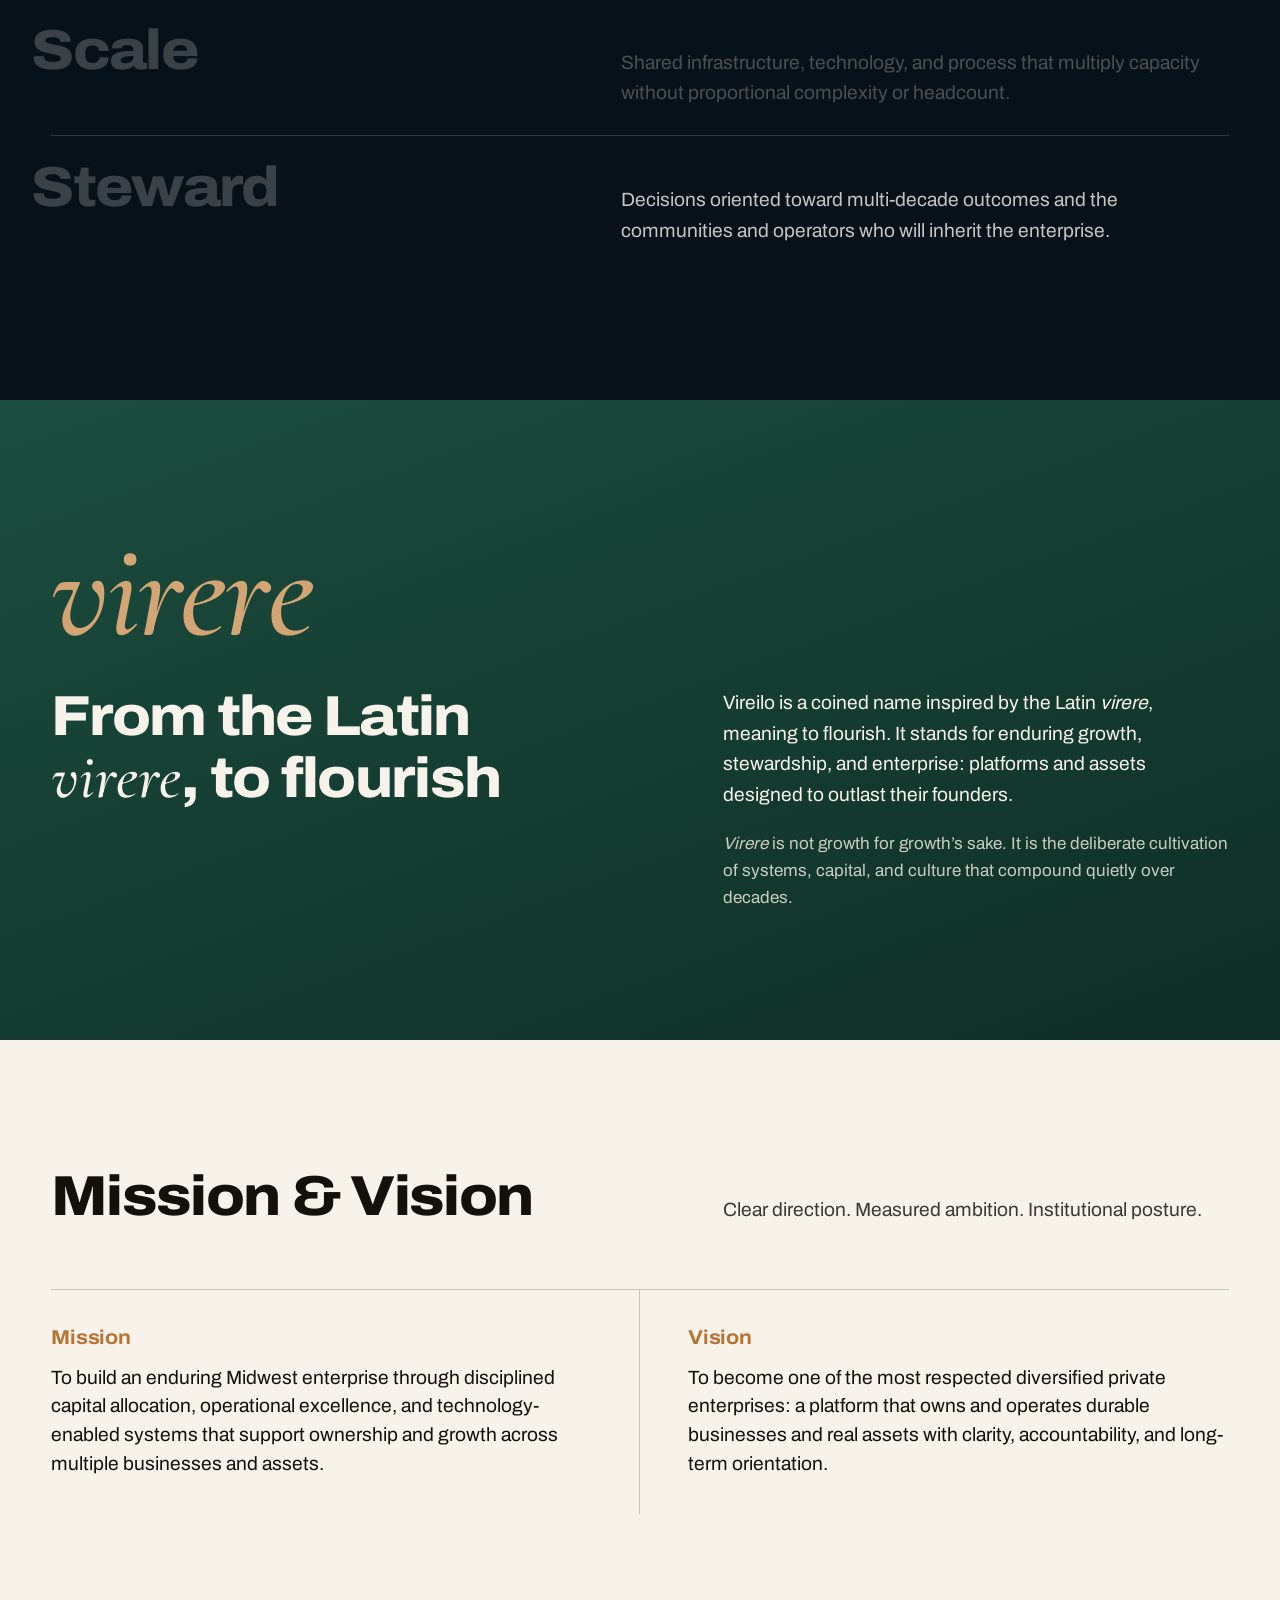
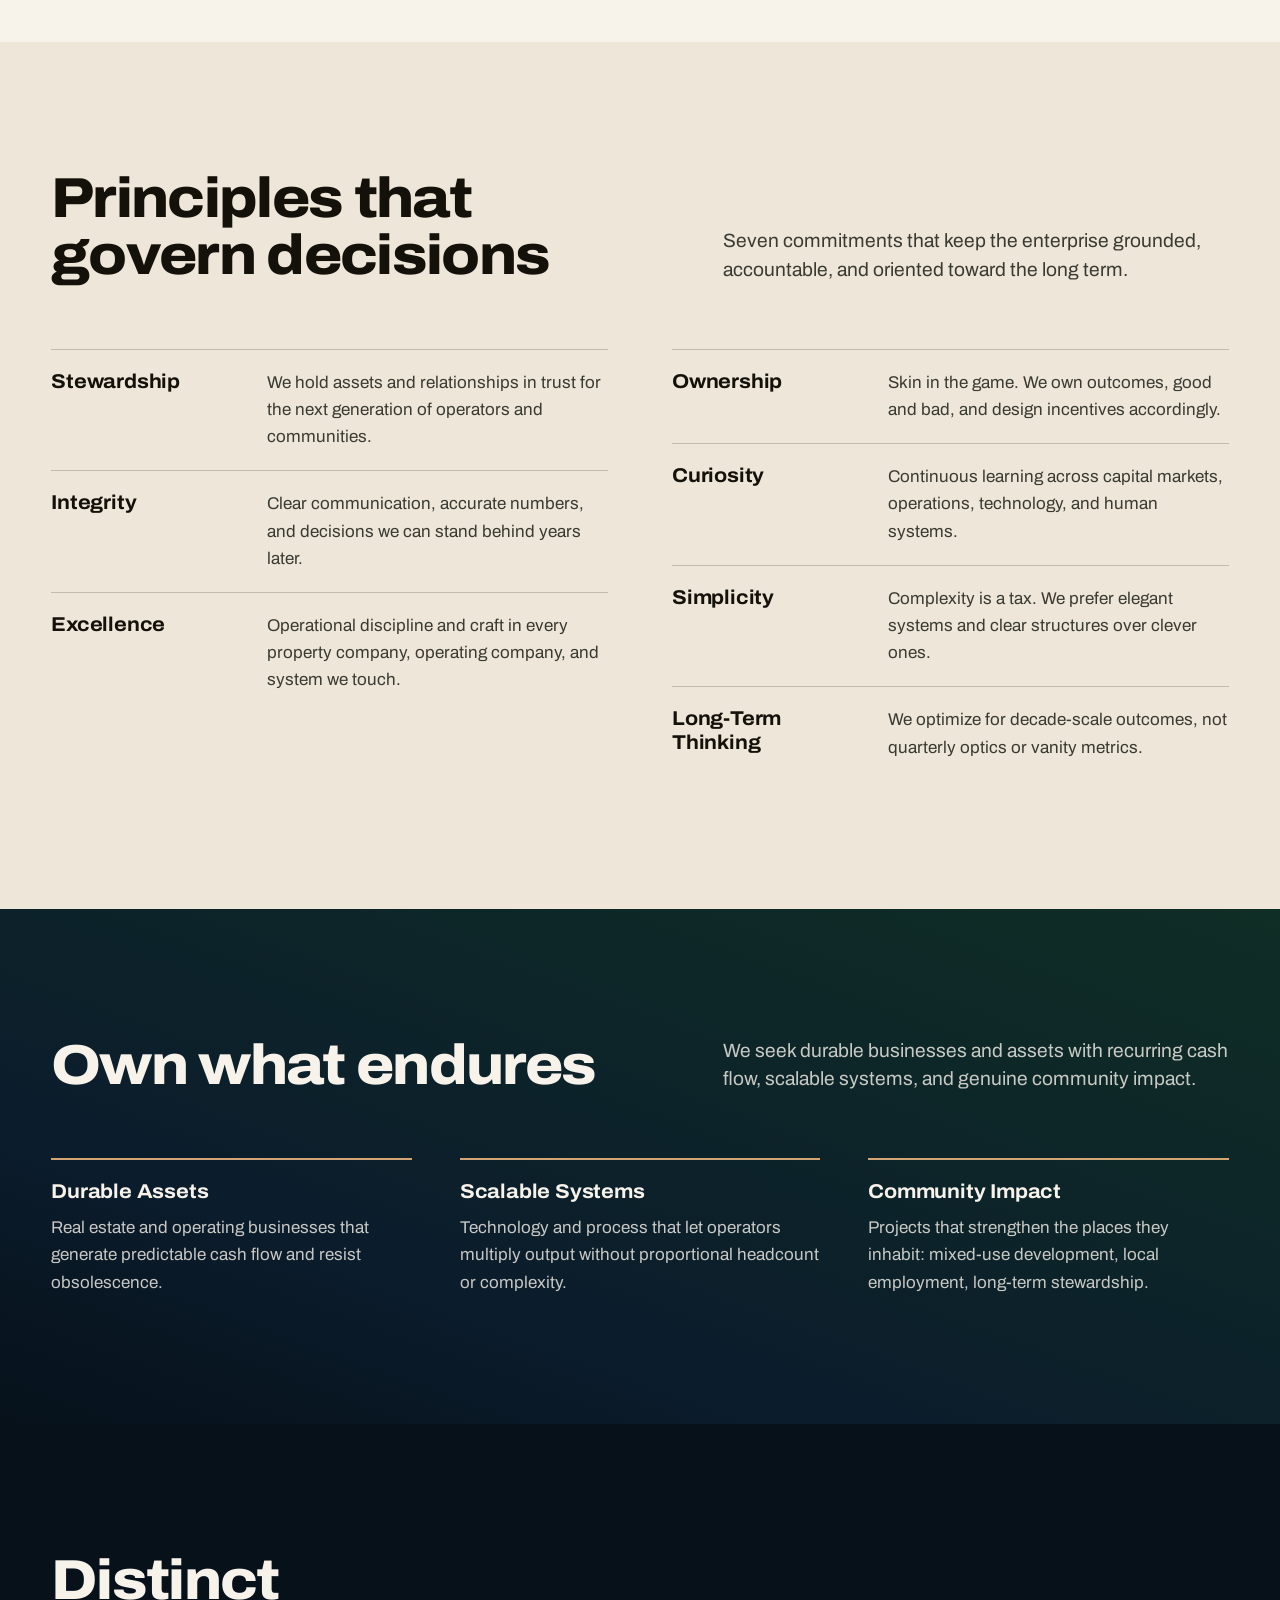
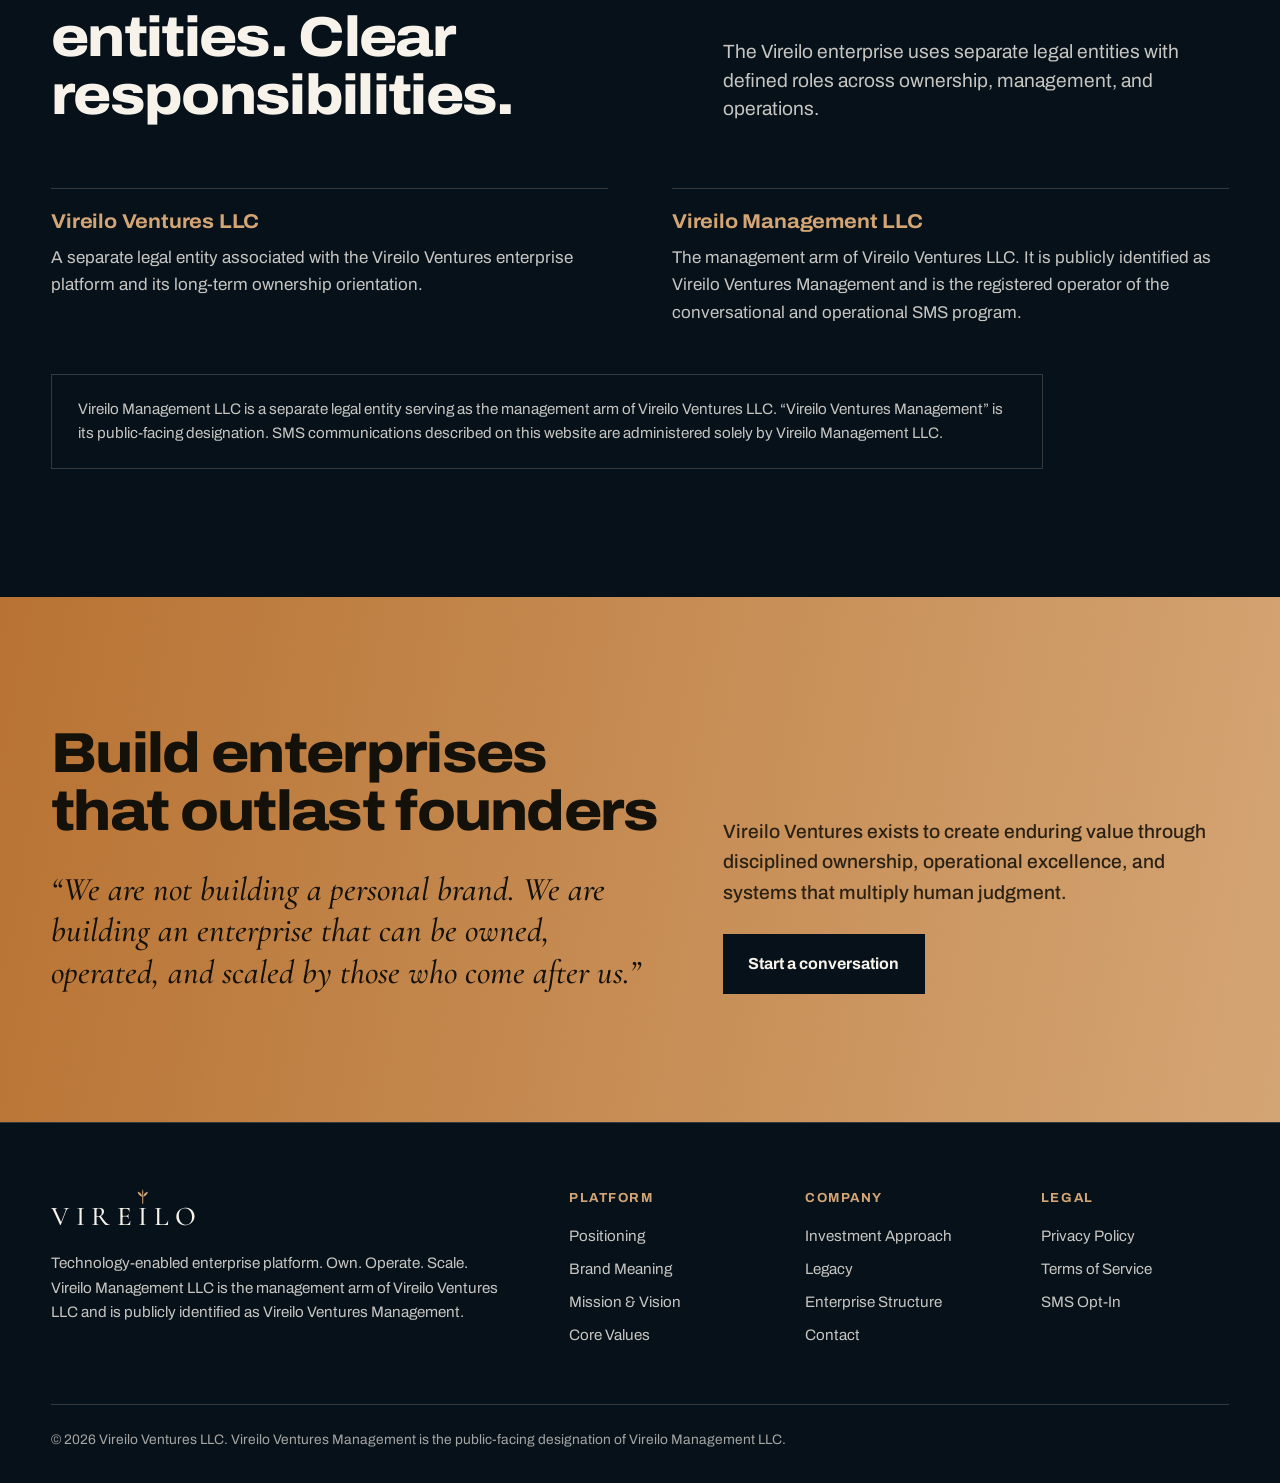
==== commit 71f0a600: "Add Login page with Application and Dashboard; nav button now reads Login The nav button on every pa" ====
--- a/index.html
+++ b/index.html
@@ -36,7 +36,7 @@
       <a href="#philosophy">Philosophy</a>
       <a href="#structure">Structure</a>
       <a href="contact.html">Contact</a>
-      <a href="https://dash.vireilo.com" target="_blank" rel="noopener" class="dash" id="login-link" title="Operator console — authorized access">Dashboard</a>
+      <a href="login.html" class="dash" id="login-link">Login</a>
     </div>
   </nav>
 
--- a/site.css
+++ b/site.css
@@ -167,6 +167,20 @@
 .policy strong,.page strong{color:var(--ivory)}
 .updated{color:rgba(247,243,235,.66);font-size:.95rem;margin:.8rem 0 2rem}
 
+/* login: two doors */
+.doors{margin:3rem 0 2rem}
+.doors li{position:relative}
+.doors li::before,.doors li:last-child::after{content:"";position:absolute;left:0;right:0;top:0;height:1px;background:var(--rule-dark)}
+.doors li:last-child::after{top:auto;bottom:0}
+.doors a{display:grid;grid-template-columns:minmax(0,1fr) auto;gap:.2rem 2rem;align-items:baseline;padding:1.8rem 0;text-decoration:none;color:var(--ivory);transition:padding .5s var(--ease)}
+.door-name{font-weight:800;font-stretch:110%;font-size:var(--t-h2);line-height:1;letter-spacing:-.03em;color:var(--copper-light);transition:color .3s}
+.door-desc{grid-column:1;color:var(--on-dark);font-size:var(--t-lead)}
+.door-go{grid-column:2;grid-row:1/3;align-self:center;font-weight:600;font-size:var(--t-small);color:var(--on-dark);border:1px solid var(--rule-dark);padding:.55rem .9rem;transition:background .3s,color .3s,border-color .3s}
+.doors a:hover,.doors a:focus-visible{padding-left:.8rem}
+.doors a:hover .door-name,.doors a:focus-visible .door-name{color:var(--ivory)}
+.doors a:hover .door-go,.doors a:focus-visible .door-go{background:var(--copper-light);border-color:var(--copper-light);color:var(--ink)}
+@media (max-width:36rem){.doors a{grid-template-columns:1fr}.door-go{grid-column:1;grid-row:auto;justify-self:start;margin-top:.8rem}}
+
 /* responsive */
 @media (max-width:60rem){
   .menu-btn{display:block}
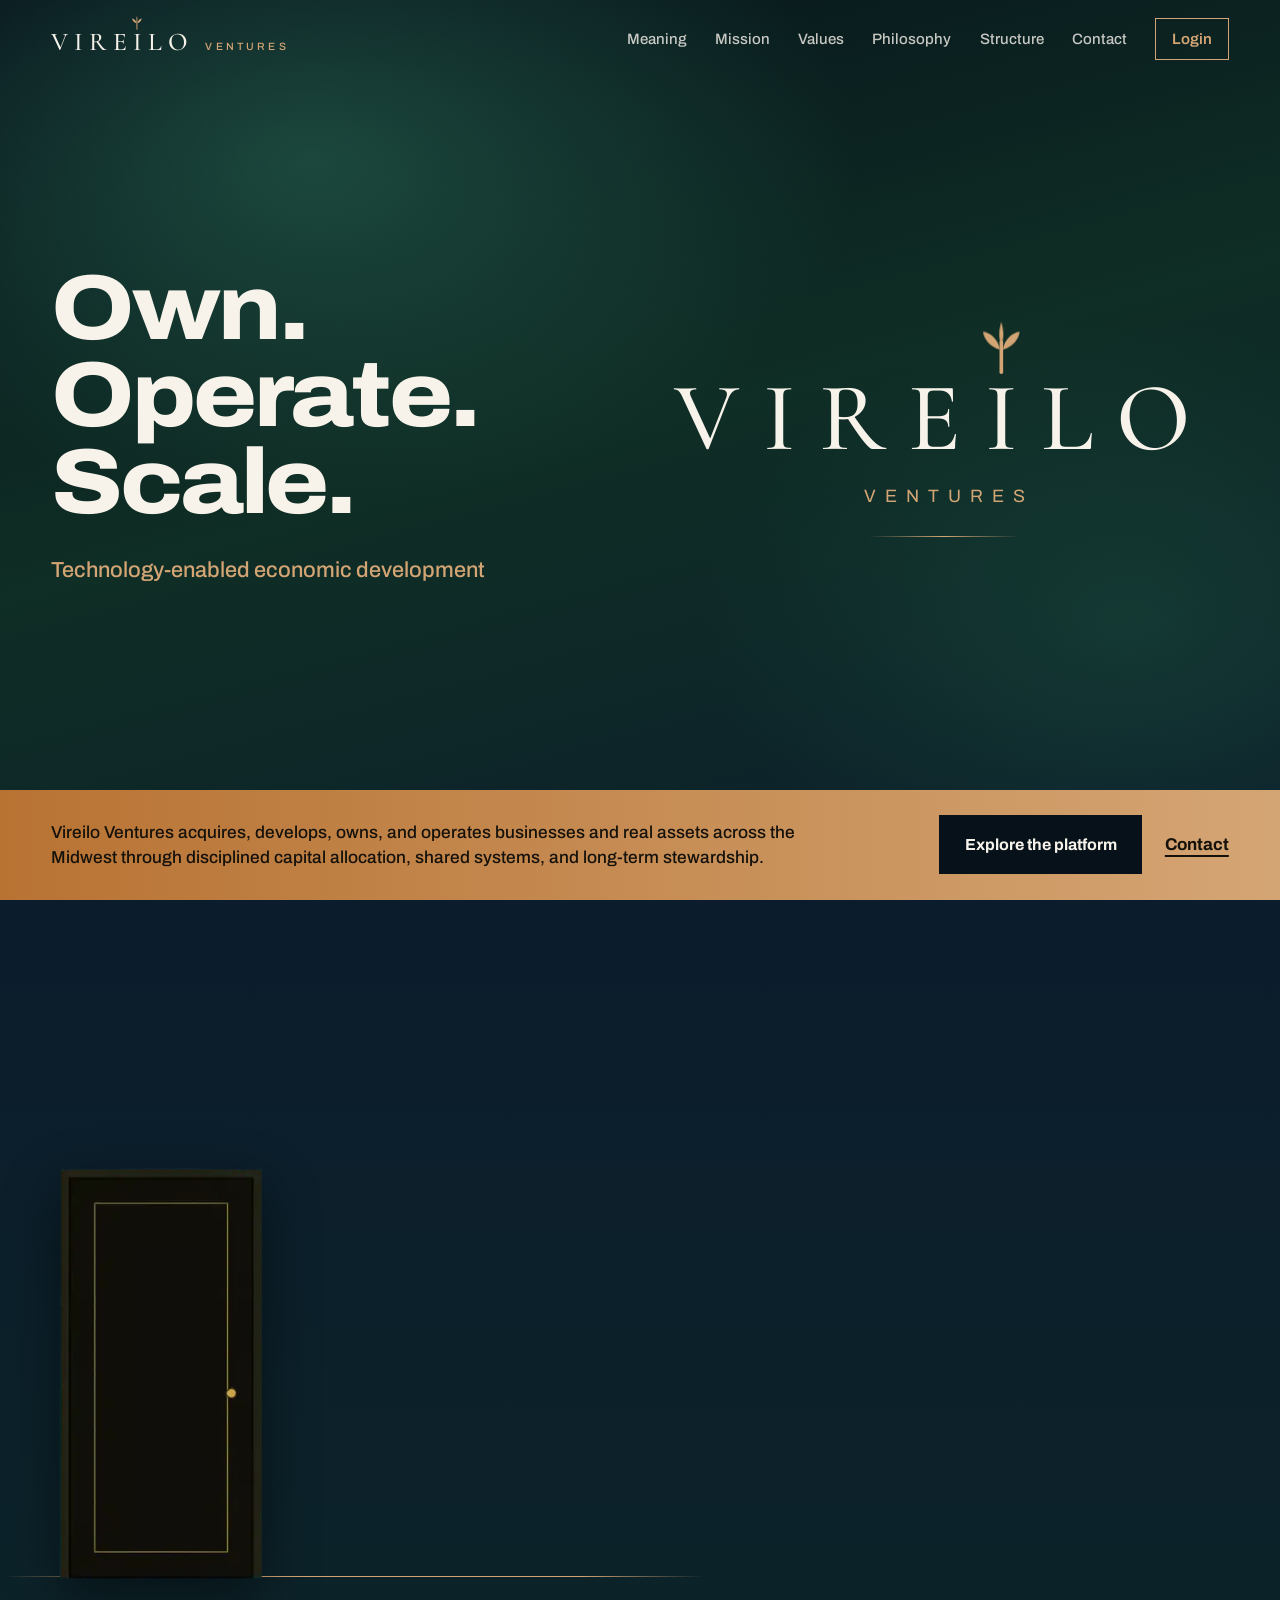
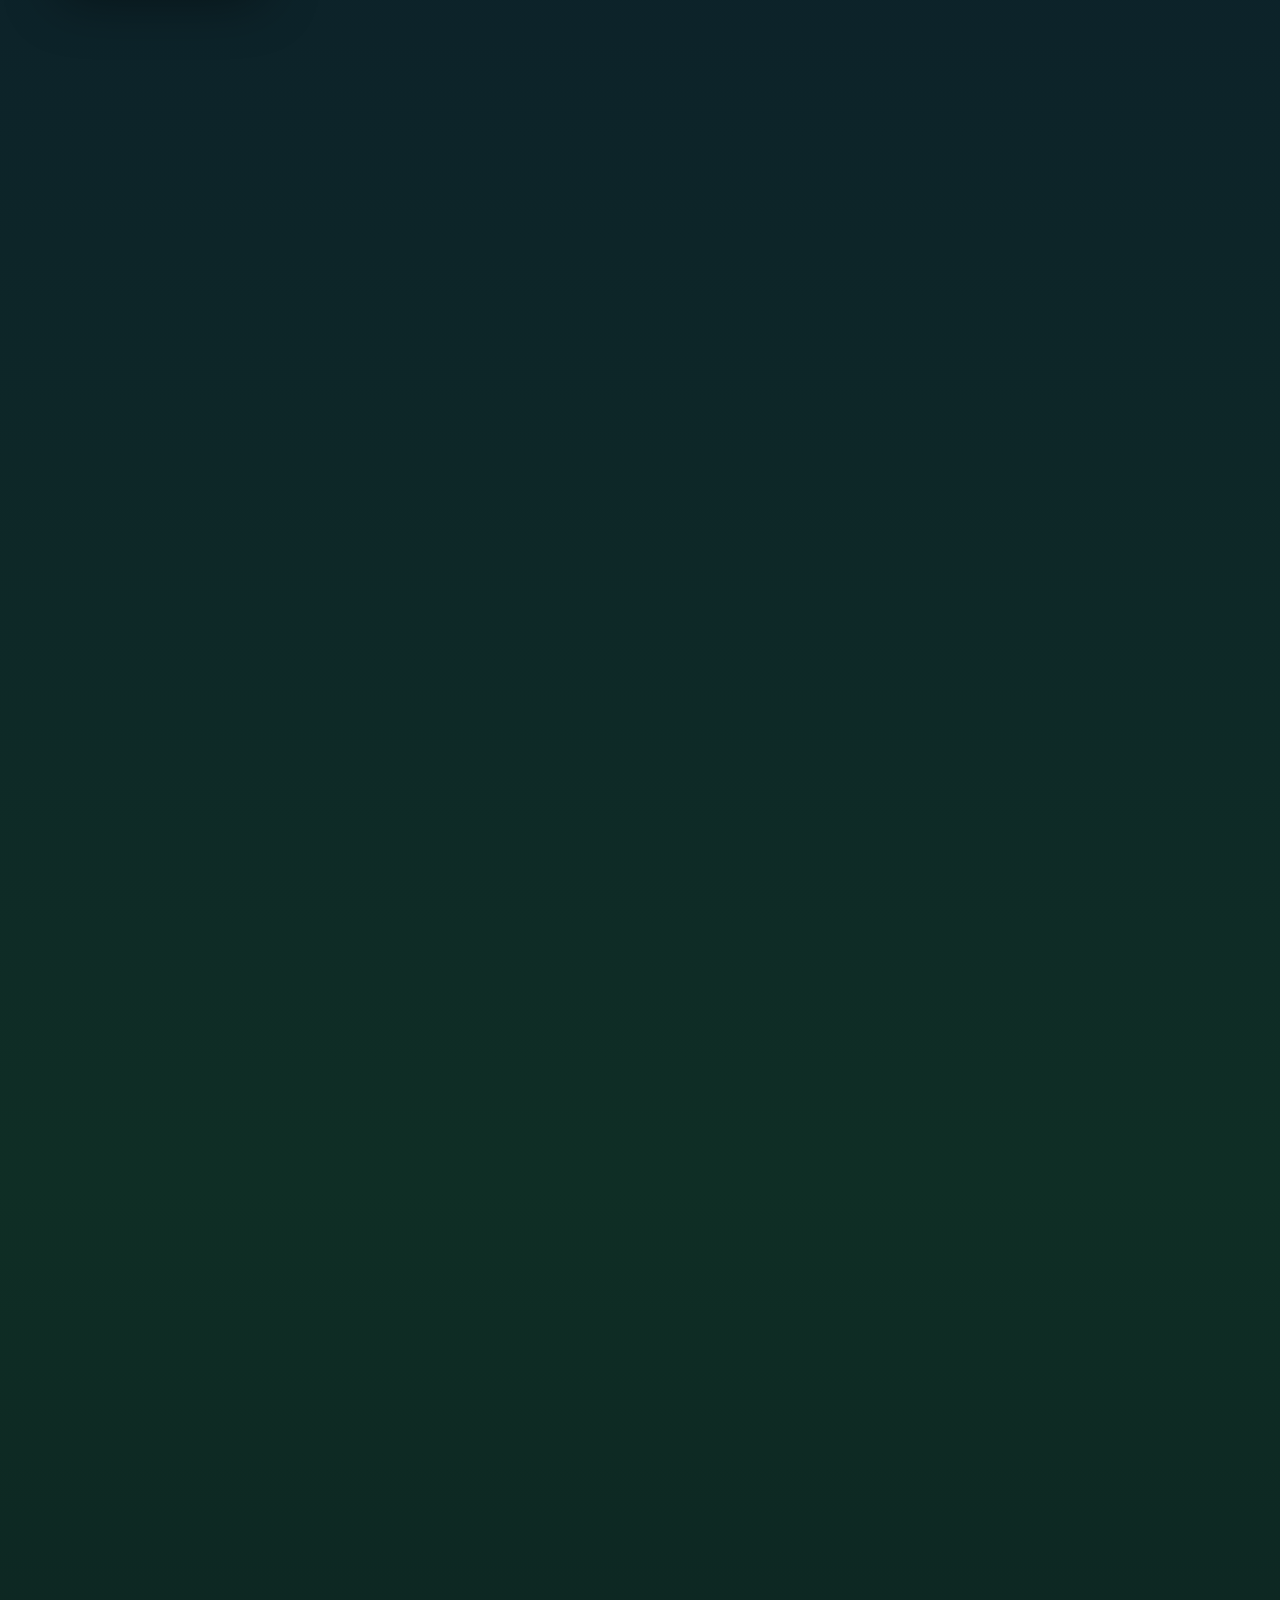
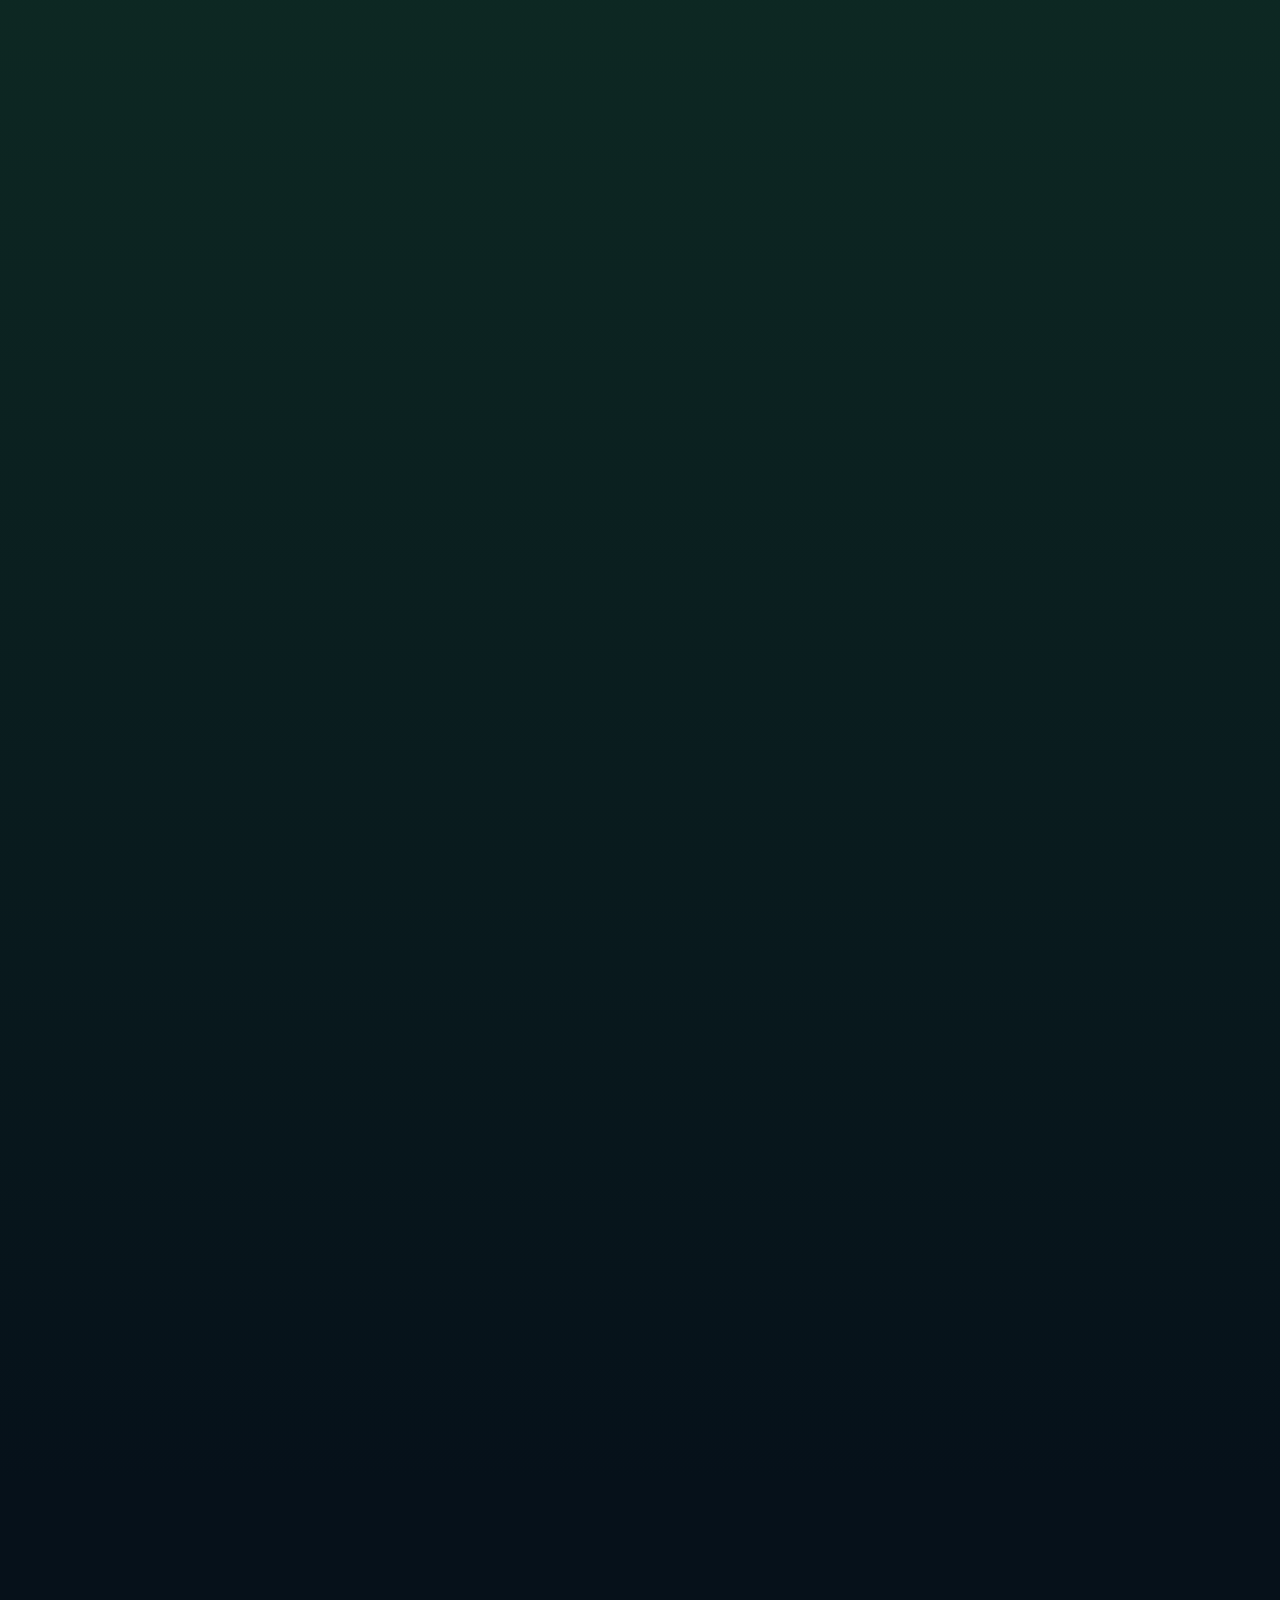
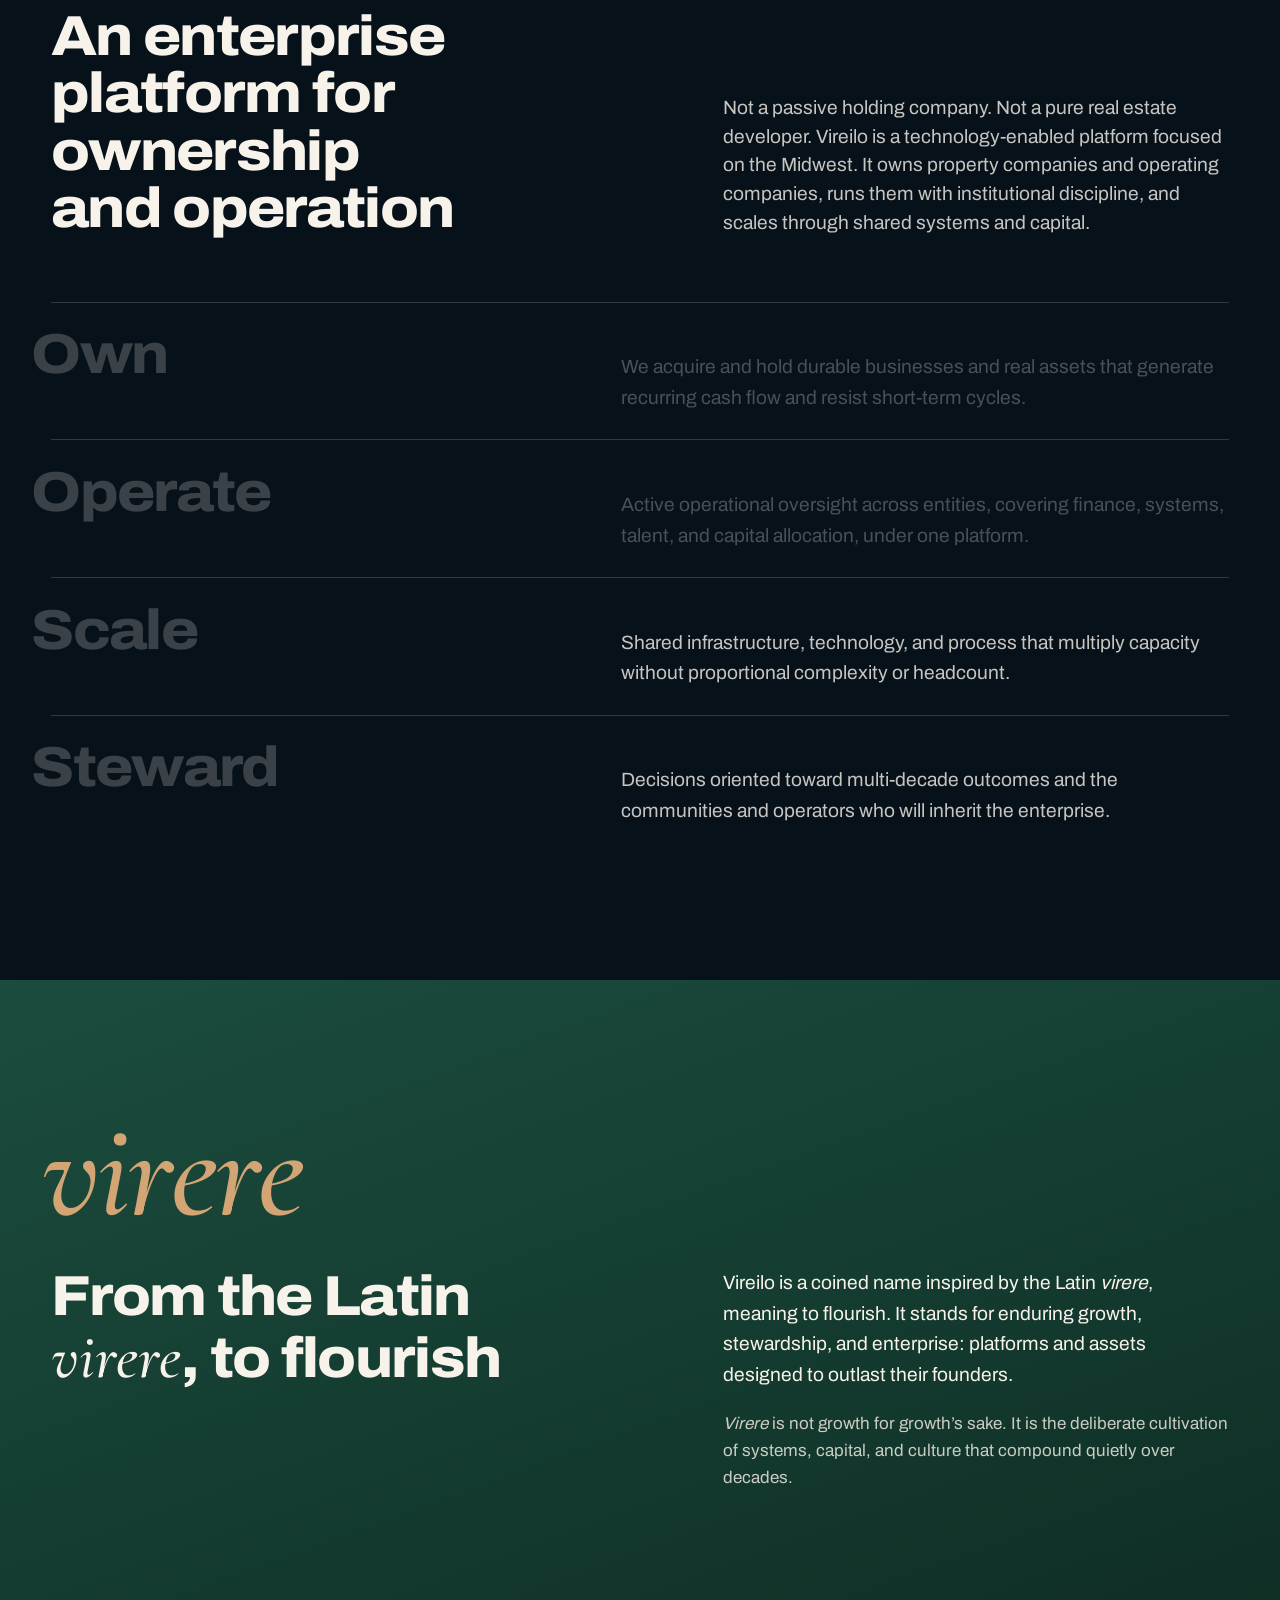
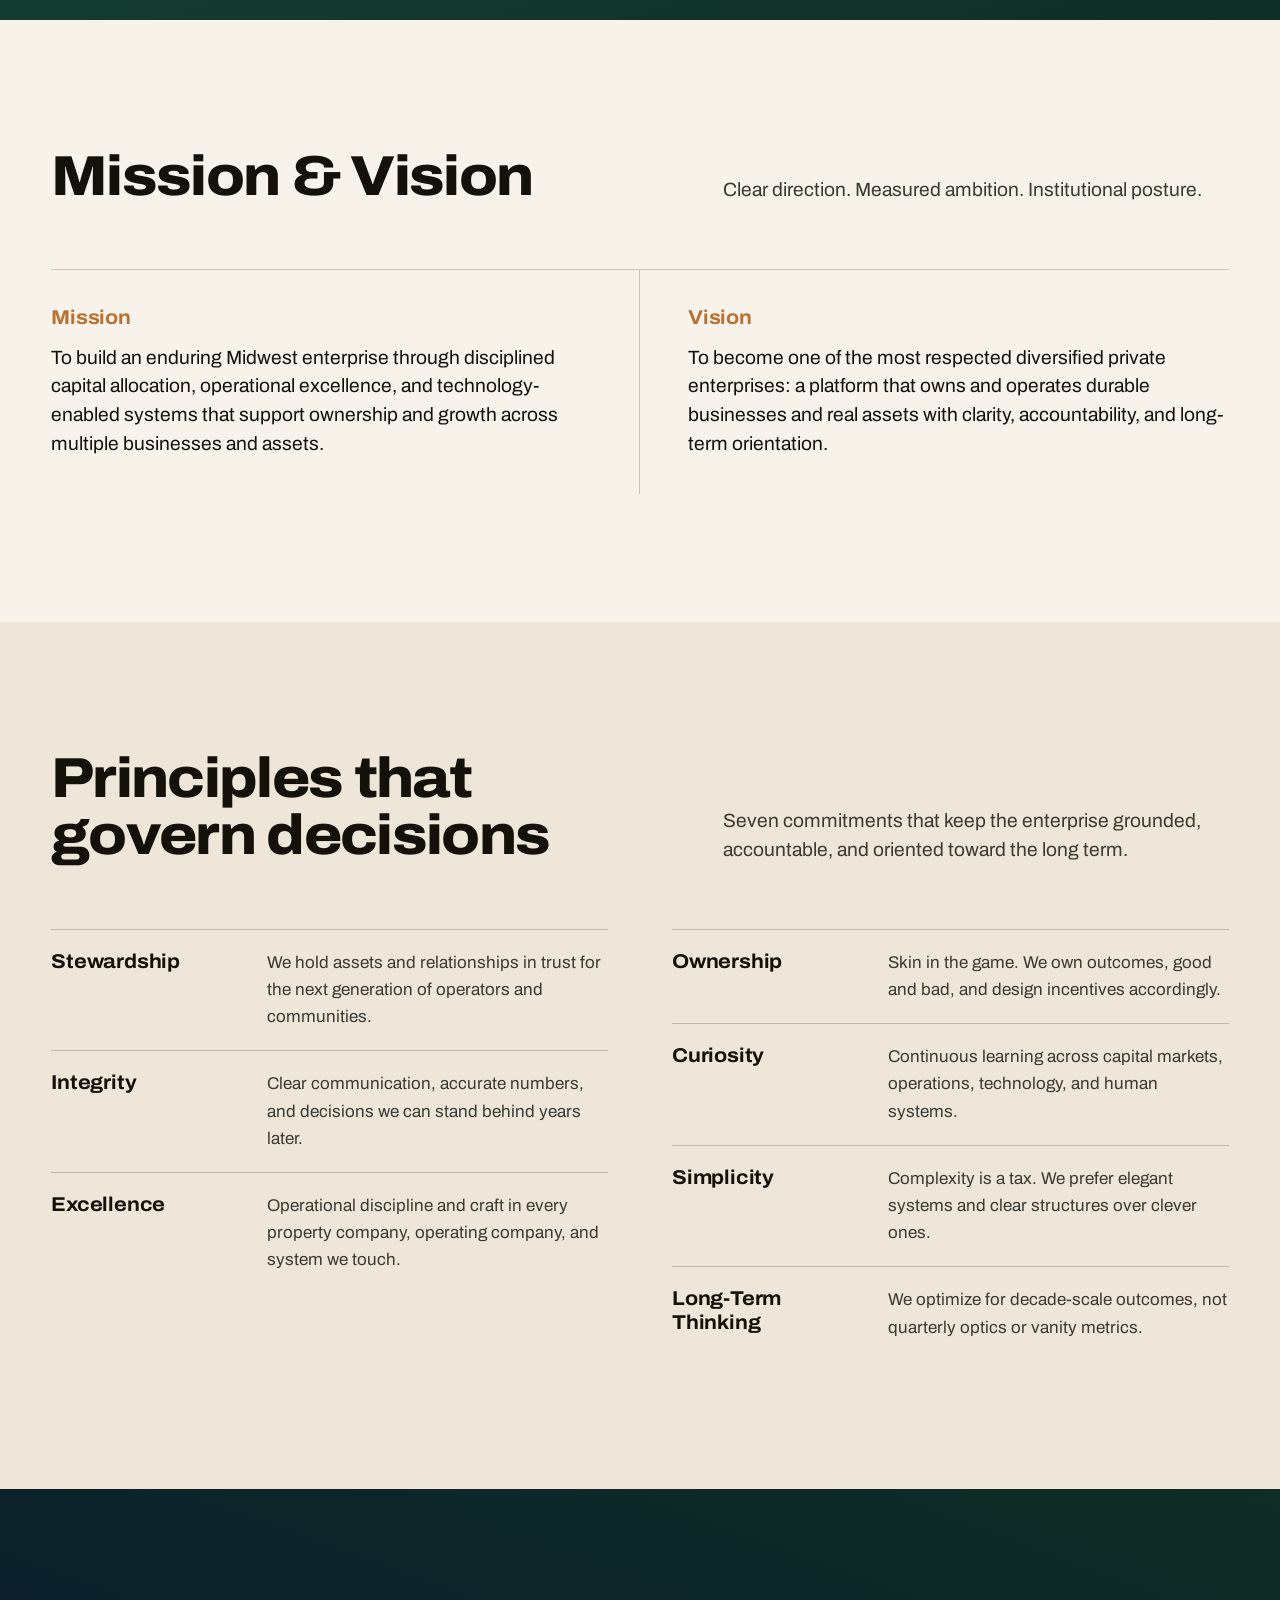
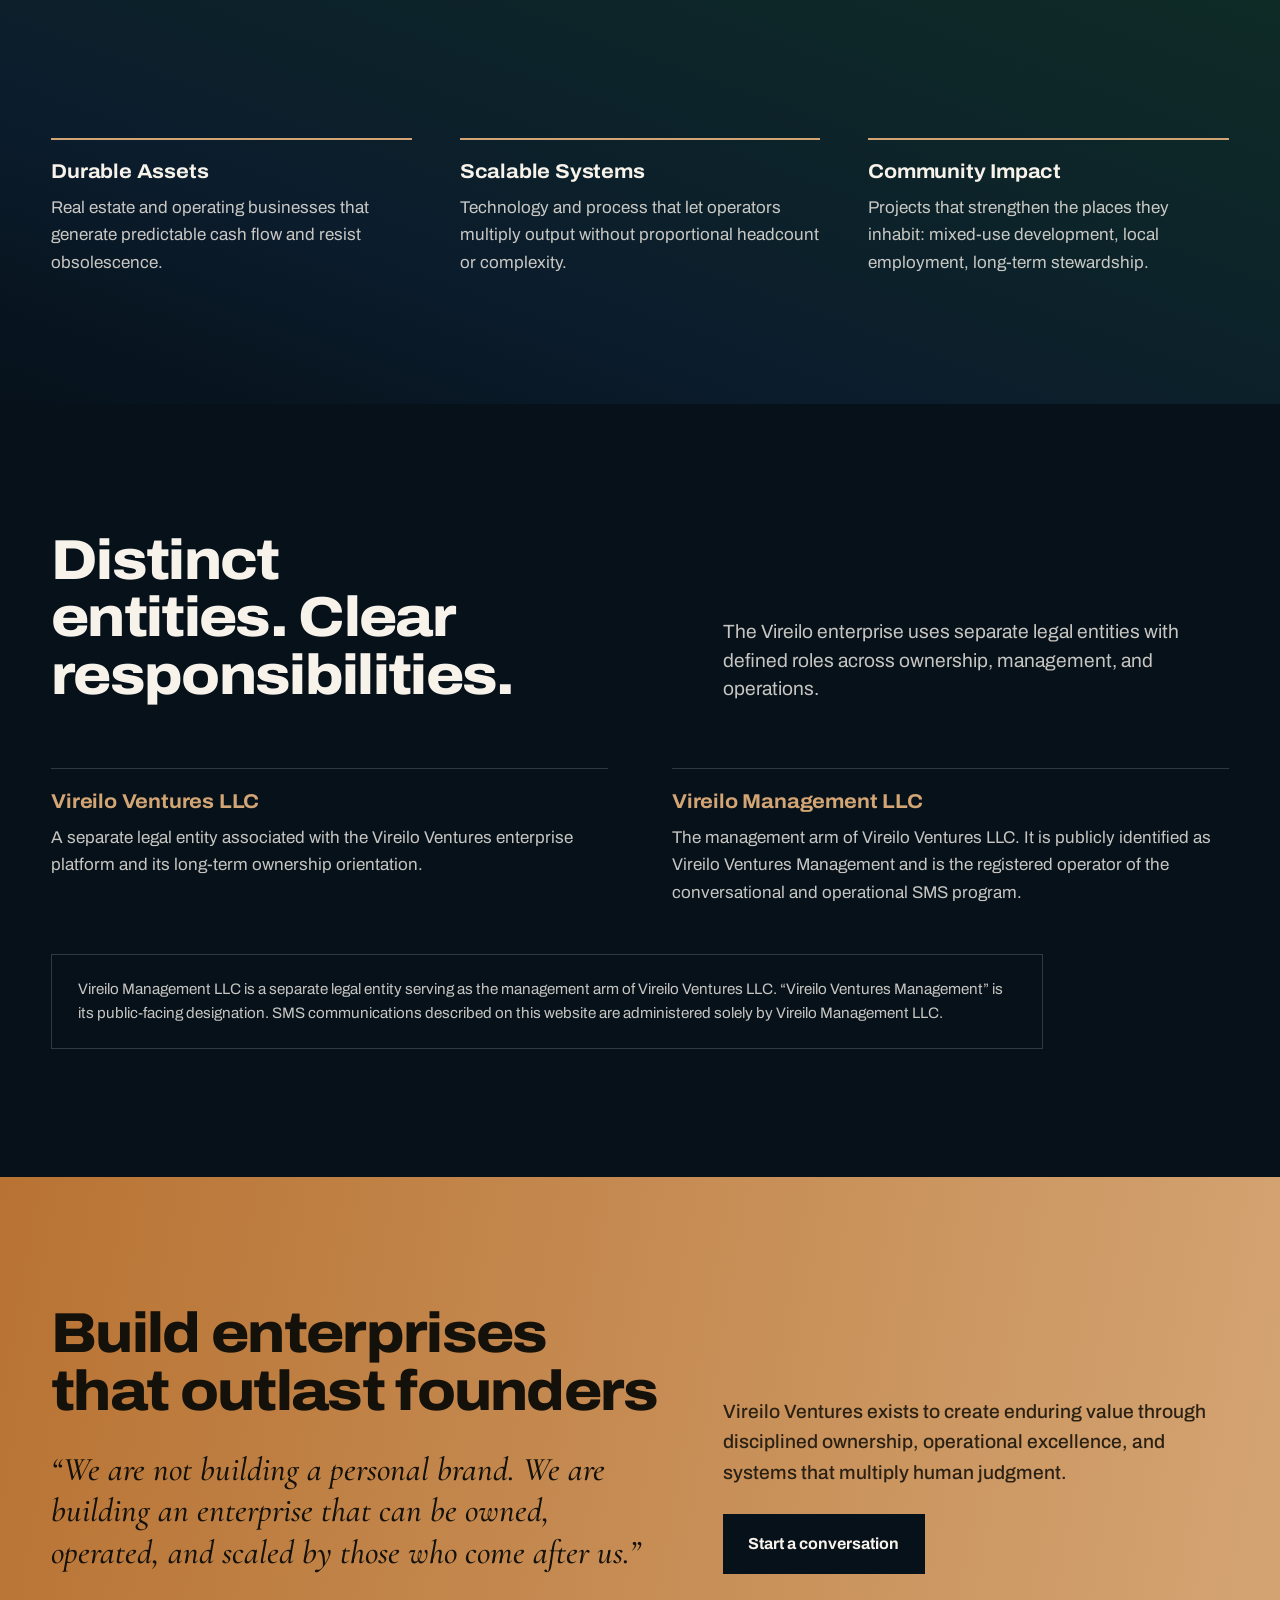
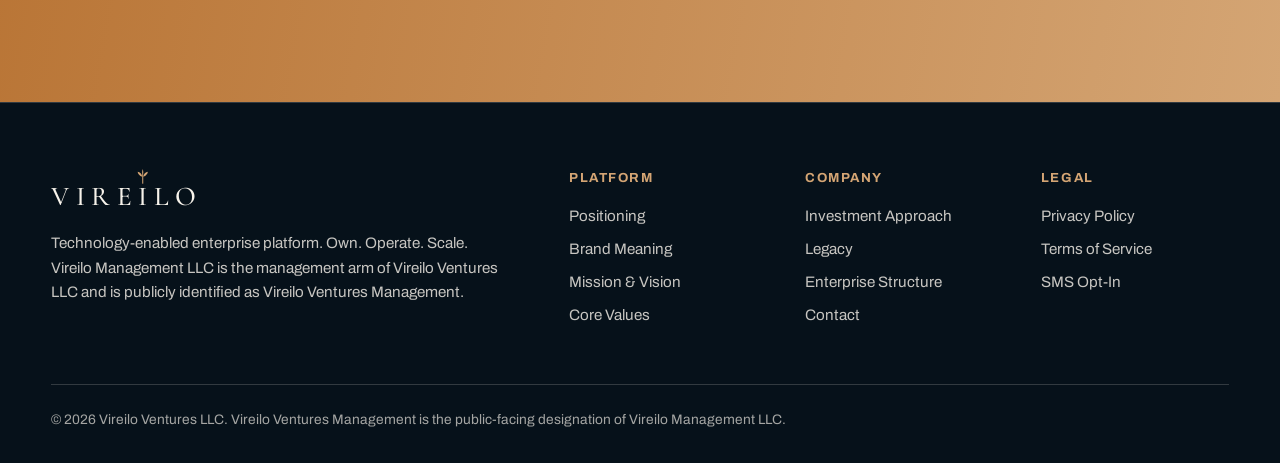
==== commit a03cc2ae: "Add the founder figure as a scroll scene on the home page Scrolling plays his entrance and the ball-" ====
--- a/index.html
+++ b/index.html
@@ -64,6 +64,21 @@
   </header>
 
   <main>
+  <!-- Scroll scene: scrolling plays the founder figure's performance. The door opens,
+       he walks out, and the basketball becomes a house, as the three words pass. -->
+  <section class="scene" id="transform" aria-label="Own. Operate. Scale.">
+    <div class="scene-pin" id="transformPin">
+      <div class="scene-stage" aria-hidden="true">
+        <div class="tchar-rig" id="tChar"></div>
+      </div>
+      <div class="scene-copy" aria-hidden="true">
+        <p class="tline" id="tLine1">Own.</p>
+        <p class="tline" id="tLine2">Operate.</p>
+        <p class="tline" id="tLine3">Scale.</p>
+      </div>
+    </div>
+  </section>
+
   <section class="sec platform dark" id="platform">
     <div class="in">
       <div class="head">
@@ -201,6 +216,7 @@
     <div class="foot-base">© 2026 Vireilo Ventures LLC. Vireilo Ventures Management is the public-facing designation of Vireilo Management LLC.</div>
   </footer>
 
+  <script src="character.js" defer></script>
   <script src="site.js" defer></script>
 </body>
 </html>
--- a/site.css
+++ b/site.css
@@ -127,6 +127,23 @@
 .vals li::before{background:var(--rule-light)}
 .three li::before{height:2px;background:var(--copper-light)}
 .nav-links a[aria-current]{color:var(--ivory);box-shadow:0 2px 0 var(--copper-light)}
+
+/* scroll scene: scrolling plays the founder figure's performance beside the three words */
+.scene{height:420vh;position:relative;background:linear-gradient(180deg,var(--navy) 0%,var(--green-deep) 50%,var(--navy-deep) 100%)}
+.scene-pin{position:sticky;top:0;height:100vh;height:100svh;display:grid;grid-template-columns:minmax(0,6fr) minmax(0,5fr);gap:2rem 4rem;align-items:center;padding:5.5rem var(--pad) 2.5rem;max-width:calc(var(--max) + 2*var(--pad));margin:0 auto;overflow:hidden}
+.scene-stage{--rig:min(20rem,44vh);position:relative;width:calc(var(--rig)*1.8886);max-width:100%;justify-self:center}
+.scene-stage::after{content:"";position:absolute;left:-8%;right:-8%;bottom:1.1%;height:1px;background:linear-gradient(90deg,transparent,var(--copper-light) 18%,var(--copper-light) 82%,transparent)}
+.tchar-rig{width:var(--rig);margin-left:calc(var(--rig)*.45337);aspect-ratio:1836/2376;position:relative;z-index:1}
+.tchar-rig .char-frame{display:block;height:auto;width:188.86%;margin-left:-45.337%;max-width:none;filter:drop-shadow(0 20px 28px rgba(0,0,0,.45))}
+.tchar-rig.rest .char-frame{width:100%;margin-left:0}
+.scene-copy{position:relative;min-height:8rem}
+.tline{position:absolute;inset:0 0 auto 0;font-weight:800;font-stretch:112%;font-size:clamp(3.4rem,8vw,6.5rem);line-height:.94;letter-spacing:-.035em;color:var(--ivory)}
+#tLine3{color:var(--copper-light)}
+@media (max-width:60rem){
+  .scene-pin{grid-template-columns:1fr;align-content:center;gap:1.5rem;padding-top:5rem}
+  .scene-stage{--rig:min(40vw,26vh)}
+  .scene-copy{min-height:5rem}
+}
 
 /* footer */
 .foot{background:var(--navy-deep);border-top:1px solid var(--rule-dark);padding:4rem var(--pad) 2rem;font-size:.95rem}
@@ -167,19 +184,19 @@
 .policy strong,.page strong{color:var(--ivory)}
 .updated{color:rgba(247,243,235,.66);font-size:.95rem;margin:.8rem 0 2rem}
 
-/* login: two doors */
-.doors{margin:3rem 0 2rem}
-.doors li{position:relative}
-.doors li::before,.doors li:last-child::after{content:"";position:absolute;left:0;right:0;top:0;height:1px;background:var(--rule-dark)}
-.doors li:last-child::after{top:auto;bottom:0}
-.doors a{display:grid;grid-template-columns:minmax(0,1fr) auto;gap:.2rem 2rem;align-items:baseline;padding:1.8rem 0;text-decoration:none;color:var(--ivory);transition:padding .5s var(--ease)}
-.door-name{font-weight:800;font-stretch:110%;font-size:var(--t-h2);line-height:1;letter-spacing:-.03em;color:var(--copper-light);transition:color .3s}
-.door-desc{grid-column:1;color:var(--on-dark);font-size:var(--t-lead)}
-.door-go{grid-column:2;grid-row:1/3;align-self:center;font-weight:600;font-size:var(--t-small);color:var(--on-dark);border:1px solid var(--rule-dark);padding:.55rem .9rem;transition:background .3s,color .3s,border-color .3s}
-.doors a:hover,.doors a:focus-visible{padding-left:.8rem}
-.doors a:hover .door-name,.doors a:focus-visible .door-name{color:var(--ivory)}
-.doors a:hover .door-go,.doors a:focus-visible .door-go{background:var(--copper-light);border-color:var(--copper-light);color:var(--ink)}
-@media (max-width:36rem){.doors a{grid-template-columns:1fr}.door-go{grid-column:1;grid-row:auto;justify-self:start;margin-top:.8rem}}
+/* login: two doors, centred */
+.sr-only{position:absolute;width:1px;height:1px;overflow:hidden;clip-path:inset(50%);white-space:nowrap}
+.page-doors{display:flex;flex-direction:column;align-items:center;justify-content:center;gap:2.5rem;min-height:100svh;padding-top:7rem;padding-bottom:4rem;text-align:center}
+.doors{display:grid;grid-template-columns:1fr 1fr;gap:1.5rem;width:min(100%,52rem)}
+.page .doors a{display:flex;align-items:center;justify-content:center;min-height:11rem;padding:2rem 1.5rem;border:1px solid var(--copper-light);color:var(--copper-light);text-decoration:none;font-weight:800;font-stretch:110%;font-size:clamp(1.7rem,3.6vw,2.6rem);letter-spacing:-.03em;line-height:1;transition:background .35s var(--ease),color .35s var(--ease),transform .35s var(--ease)}
+.page .doors a:hover,.page .doors a:focus-visible{background:var(--copper-light);color:var(--ink);transform:translateY(-3px)}
+.page .doors a:active{transform:none}
+.page-doors .form-note{margin:0}
+@media (max-width:36rem){.doors{grid-template-columns:1fr}.page .doors a{min-height:7.5rem}}
+@media (prefers-reduced-motion:no-preference){
+  .doors li{animation:rise .9s var(--ease) both}.doors li:nth-child(2){animation-delay:.1s}
+  .page-doors .form-note{animation:fade .8s ease .5s both}
+}
 
 /* responsive */
 @media (max-width:60rem){
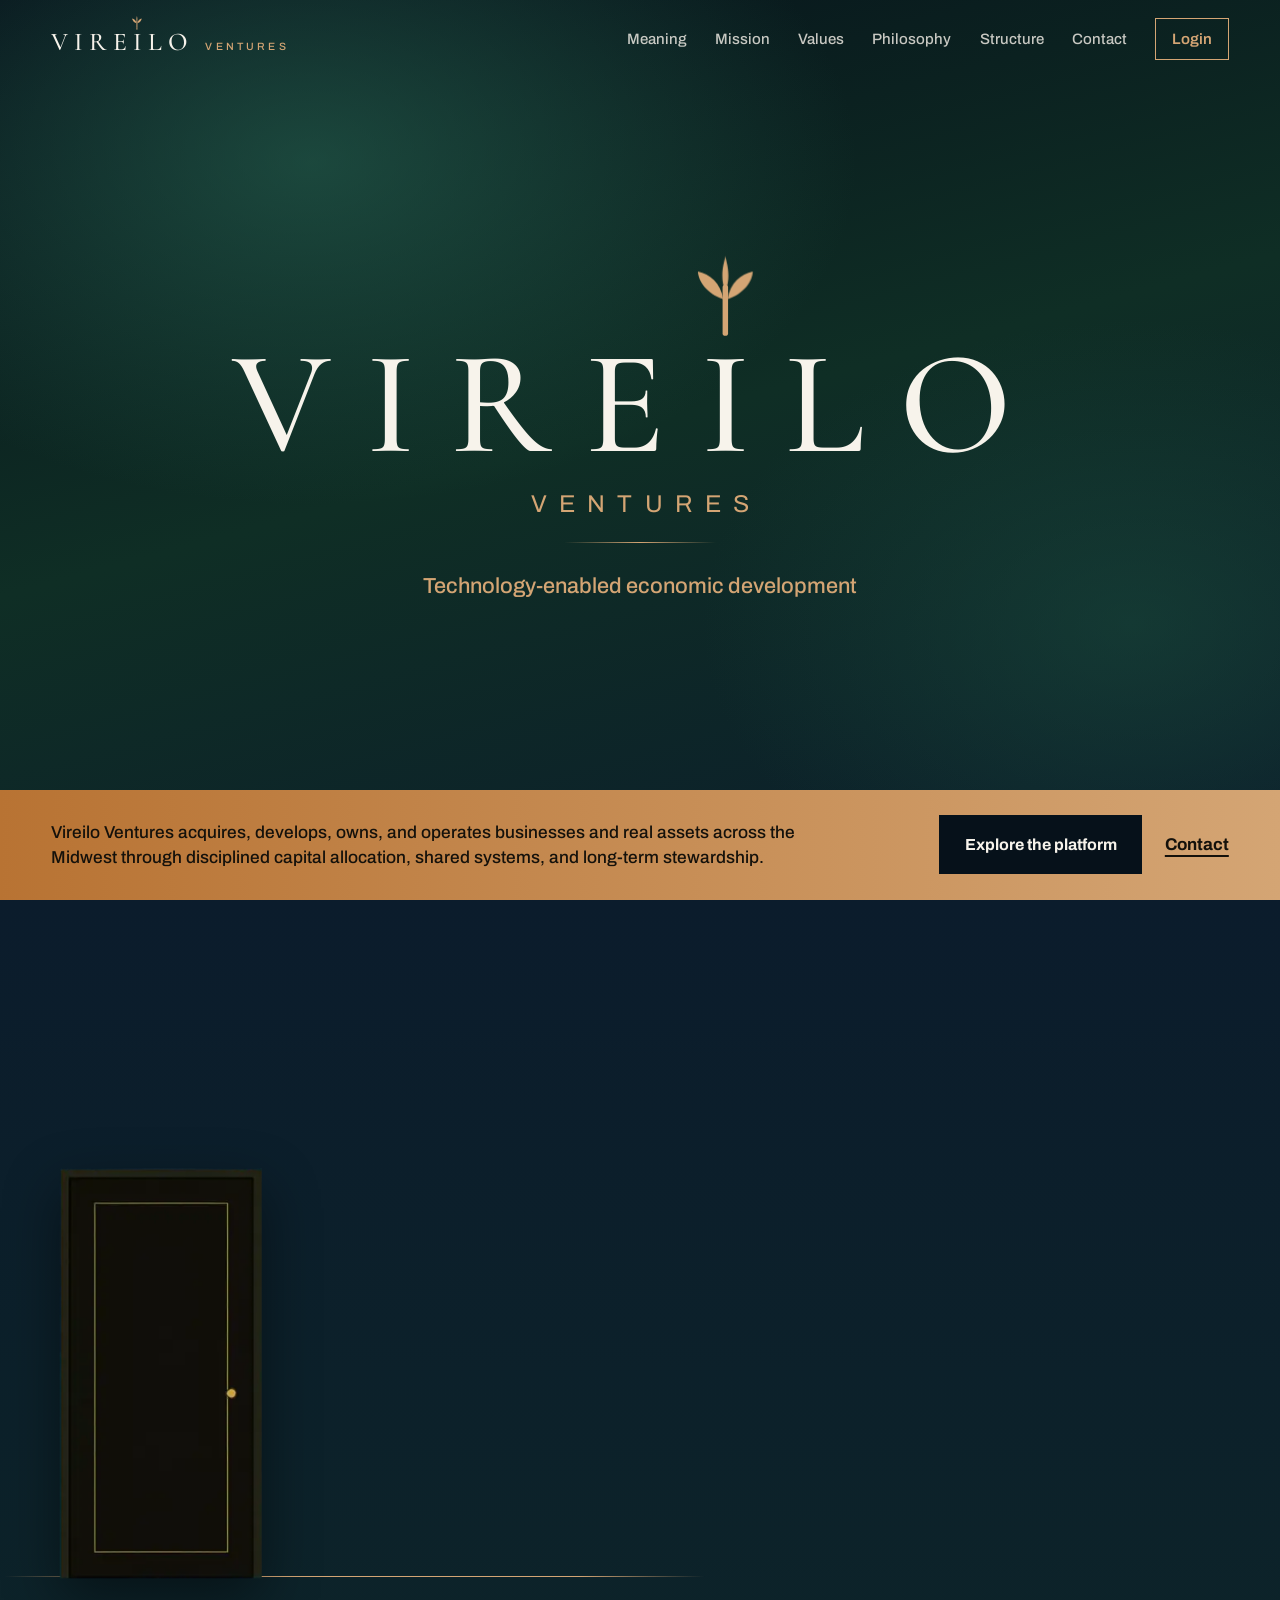
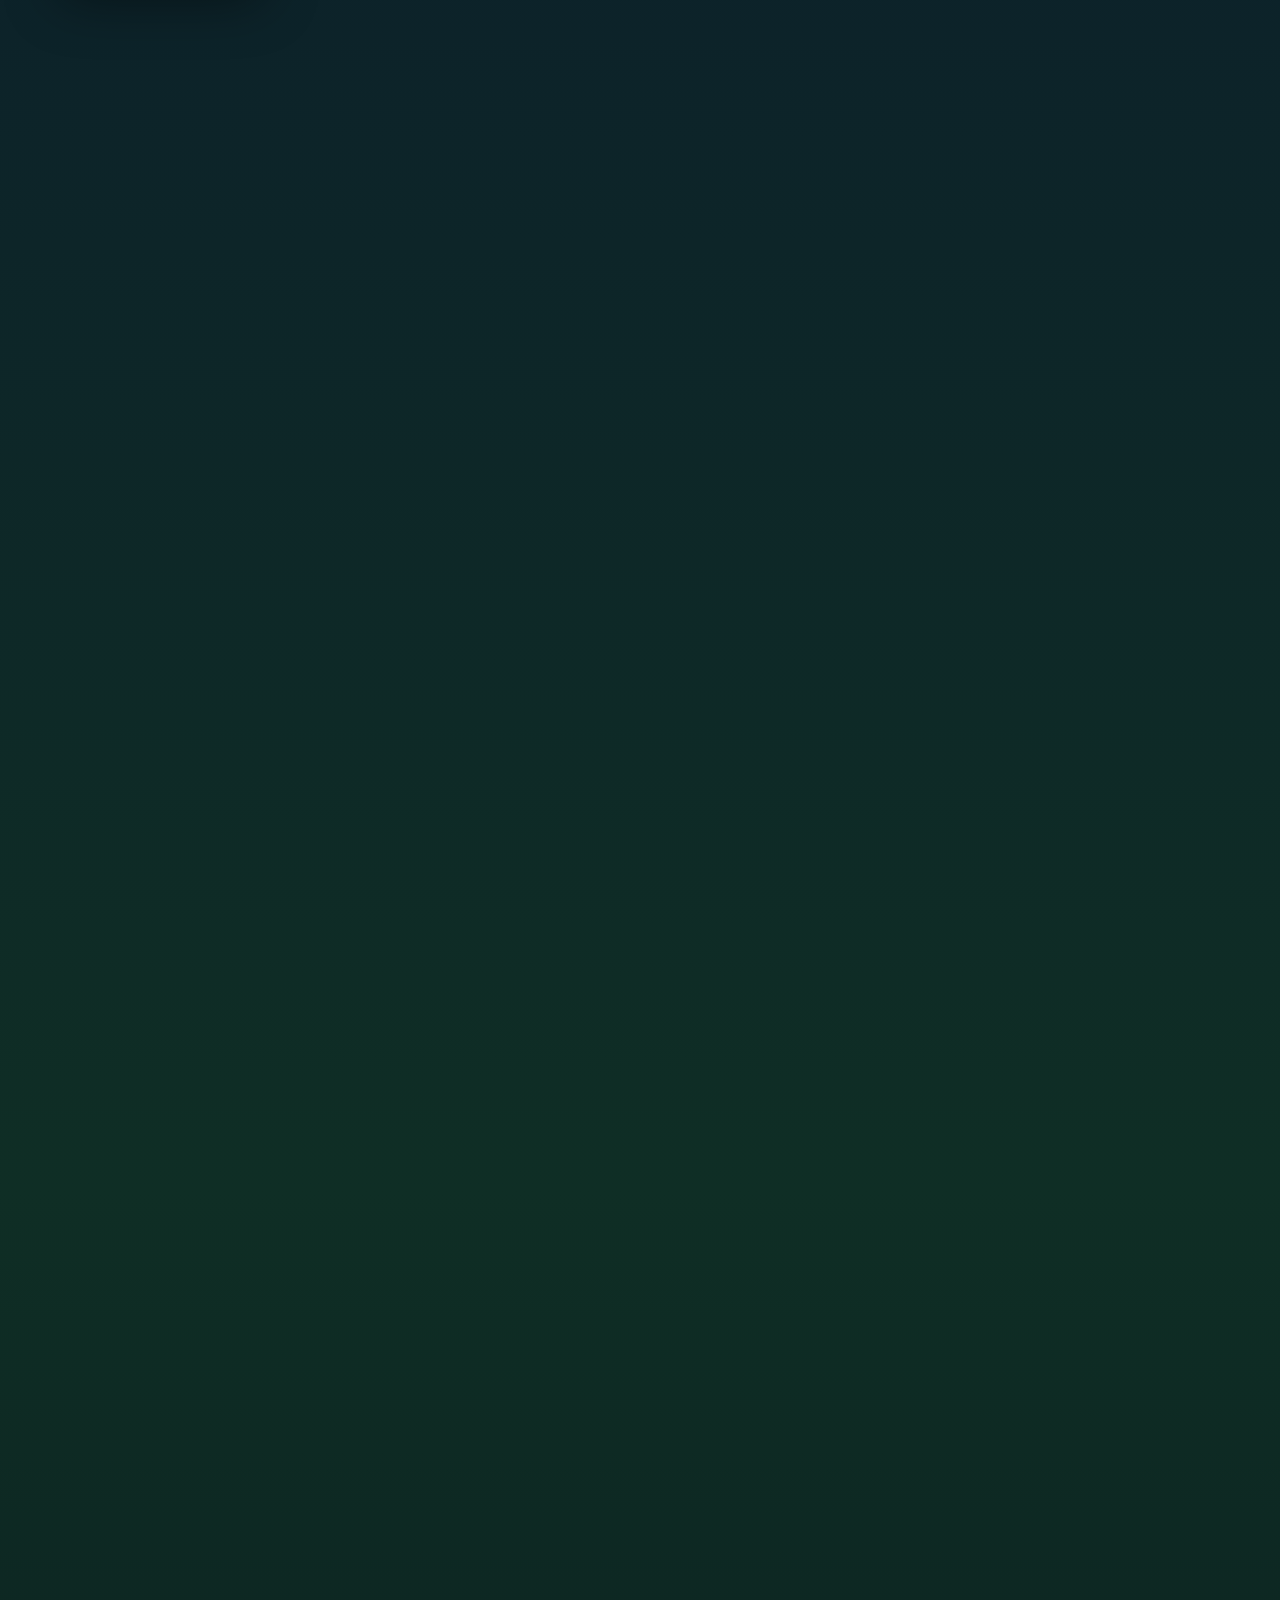
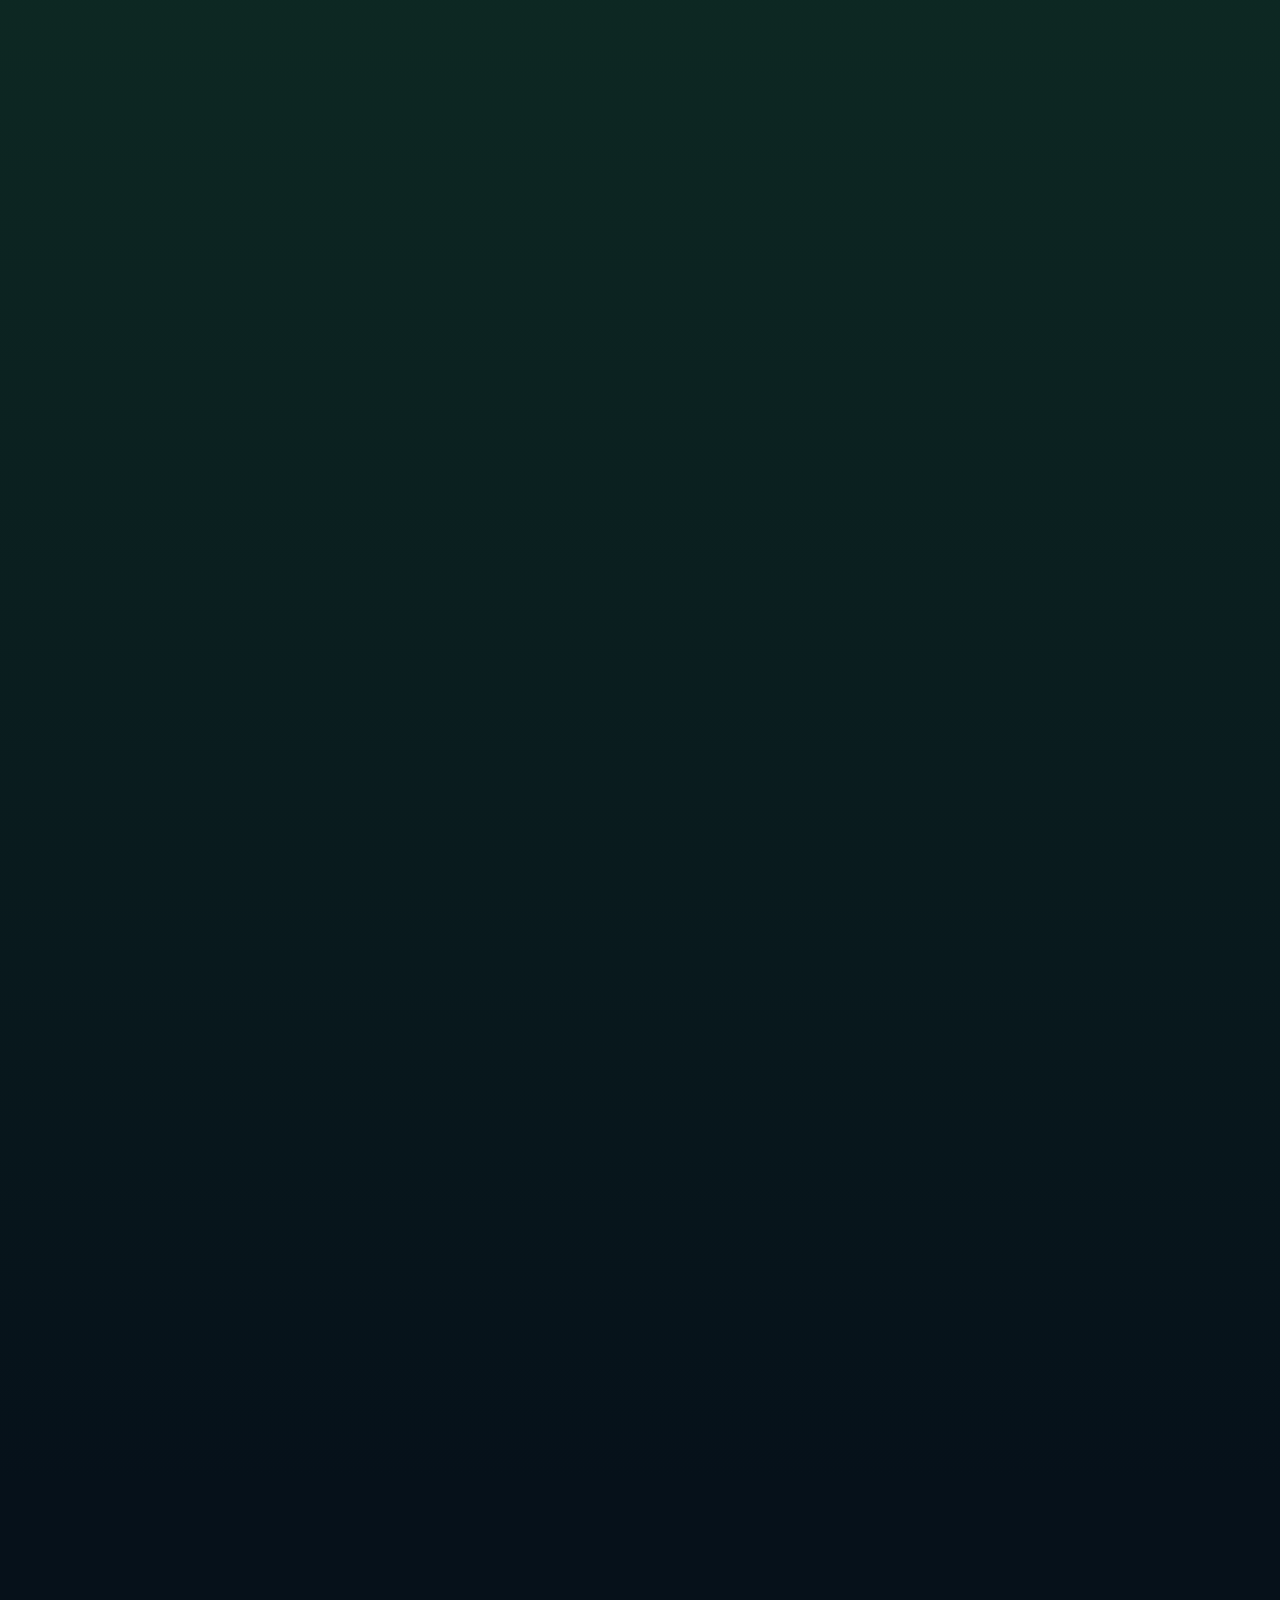
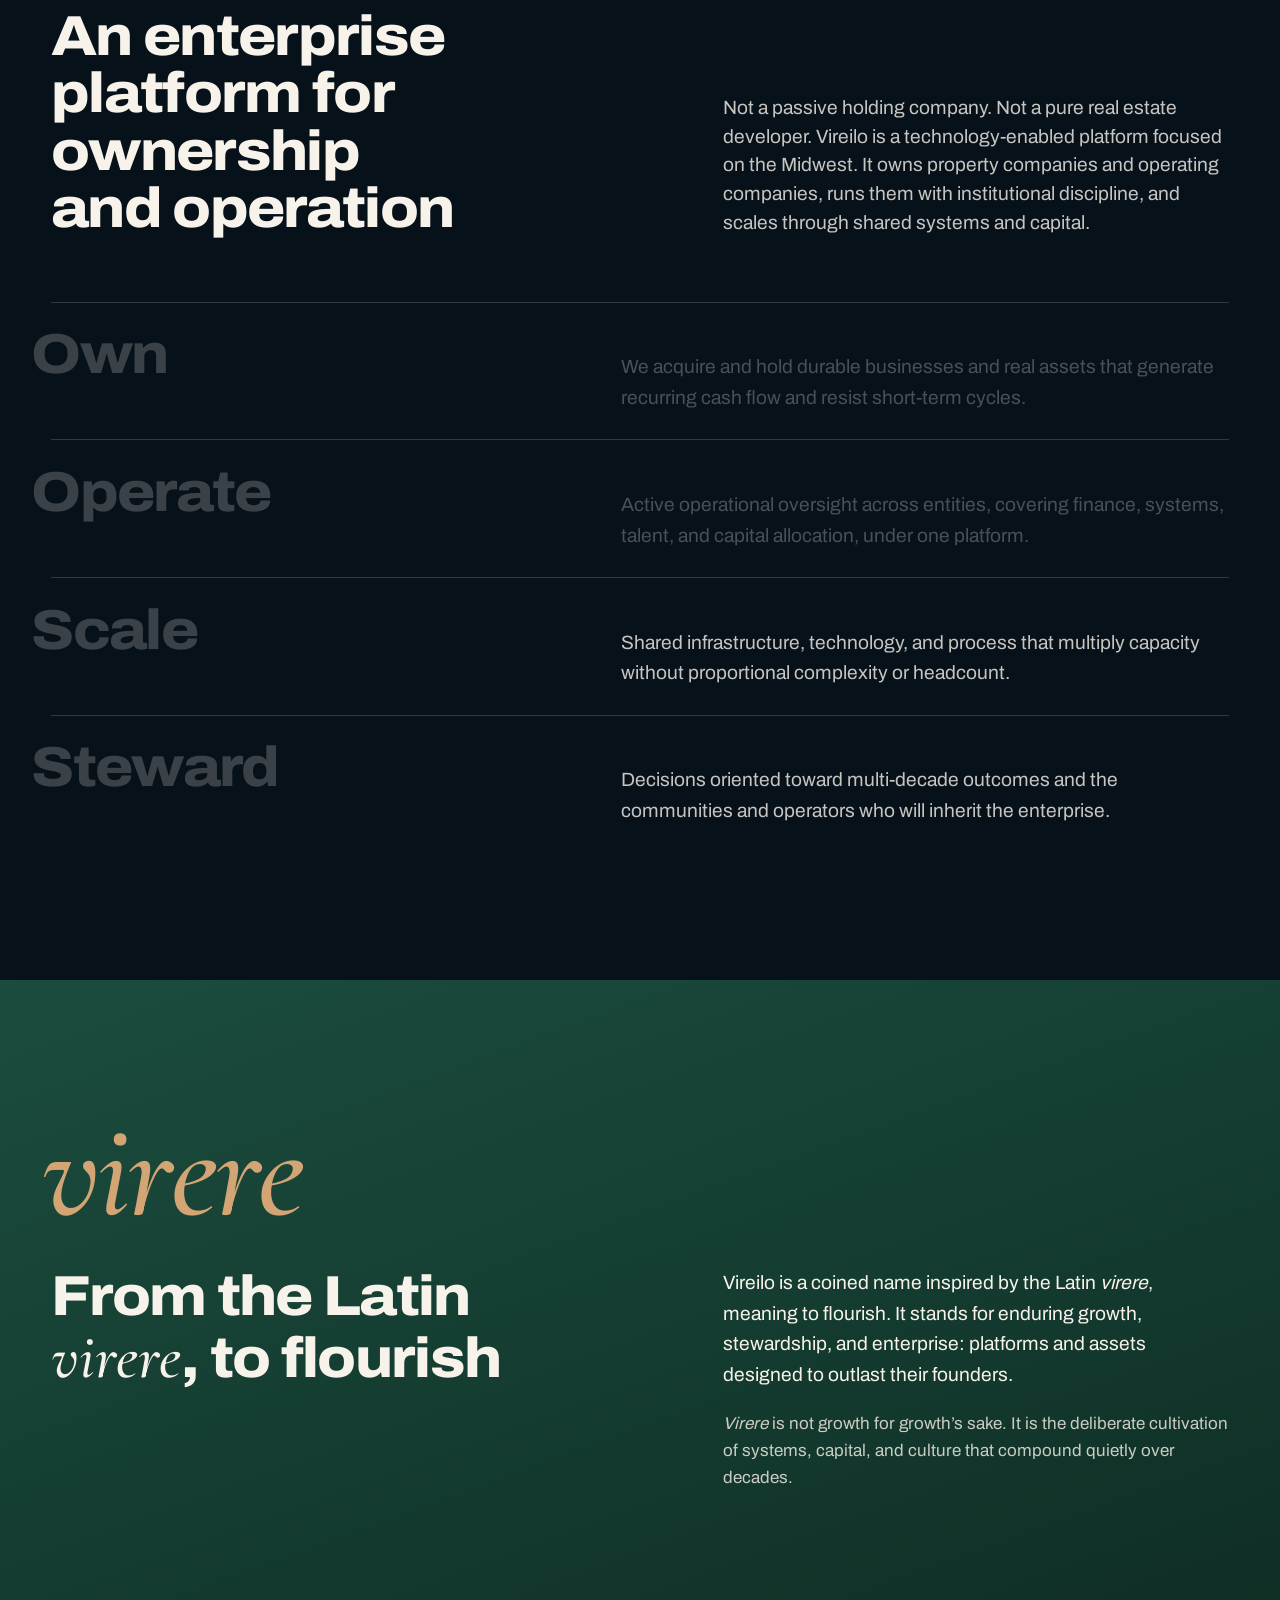
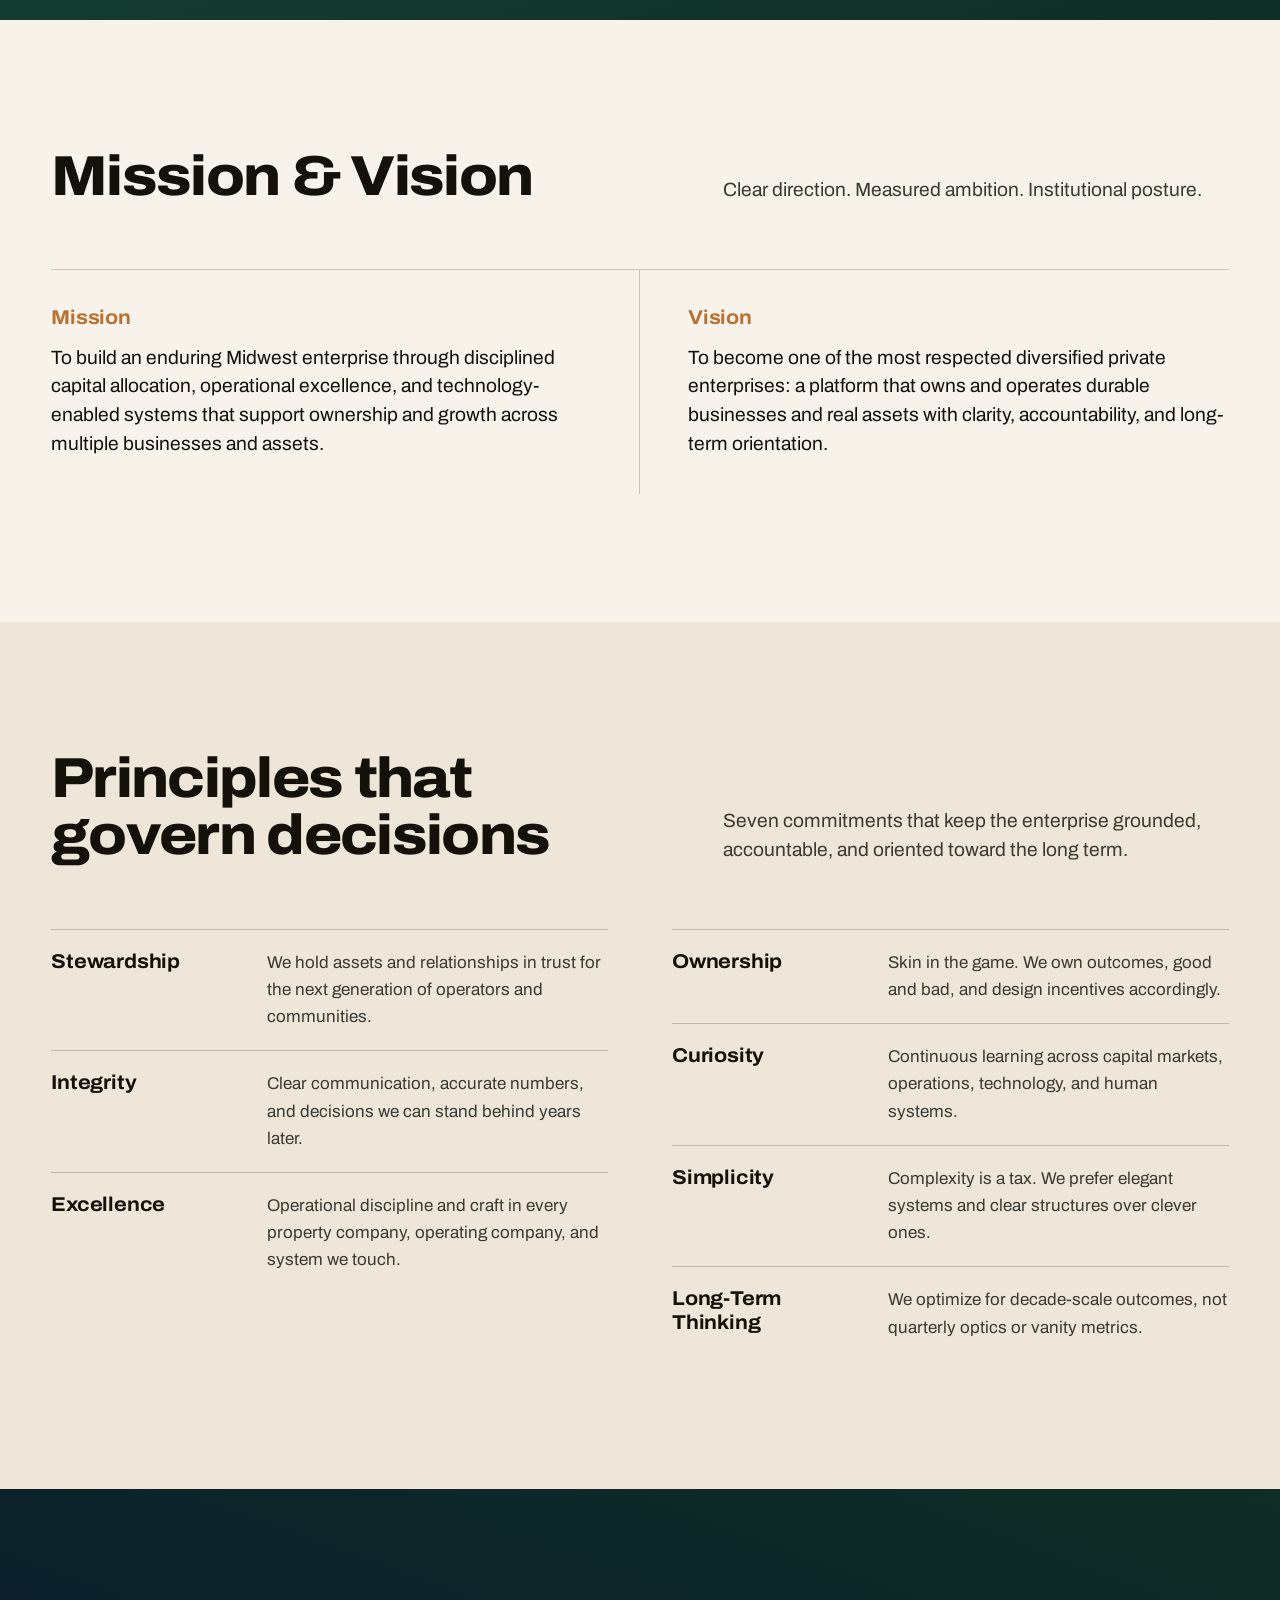
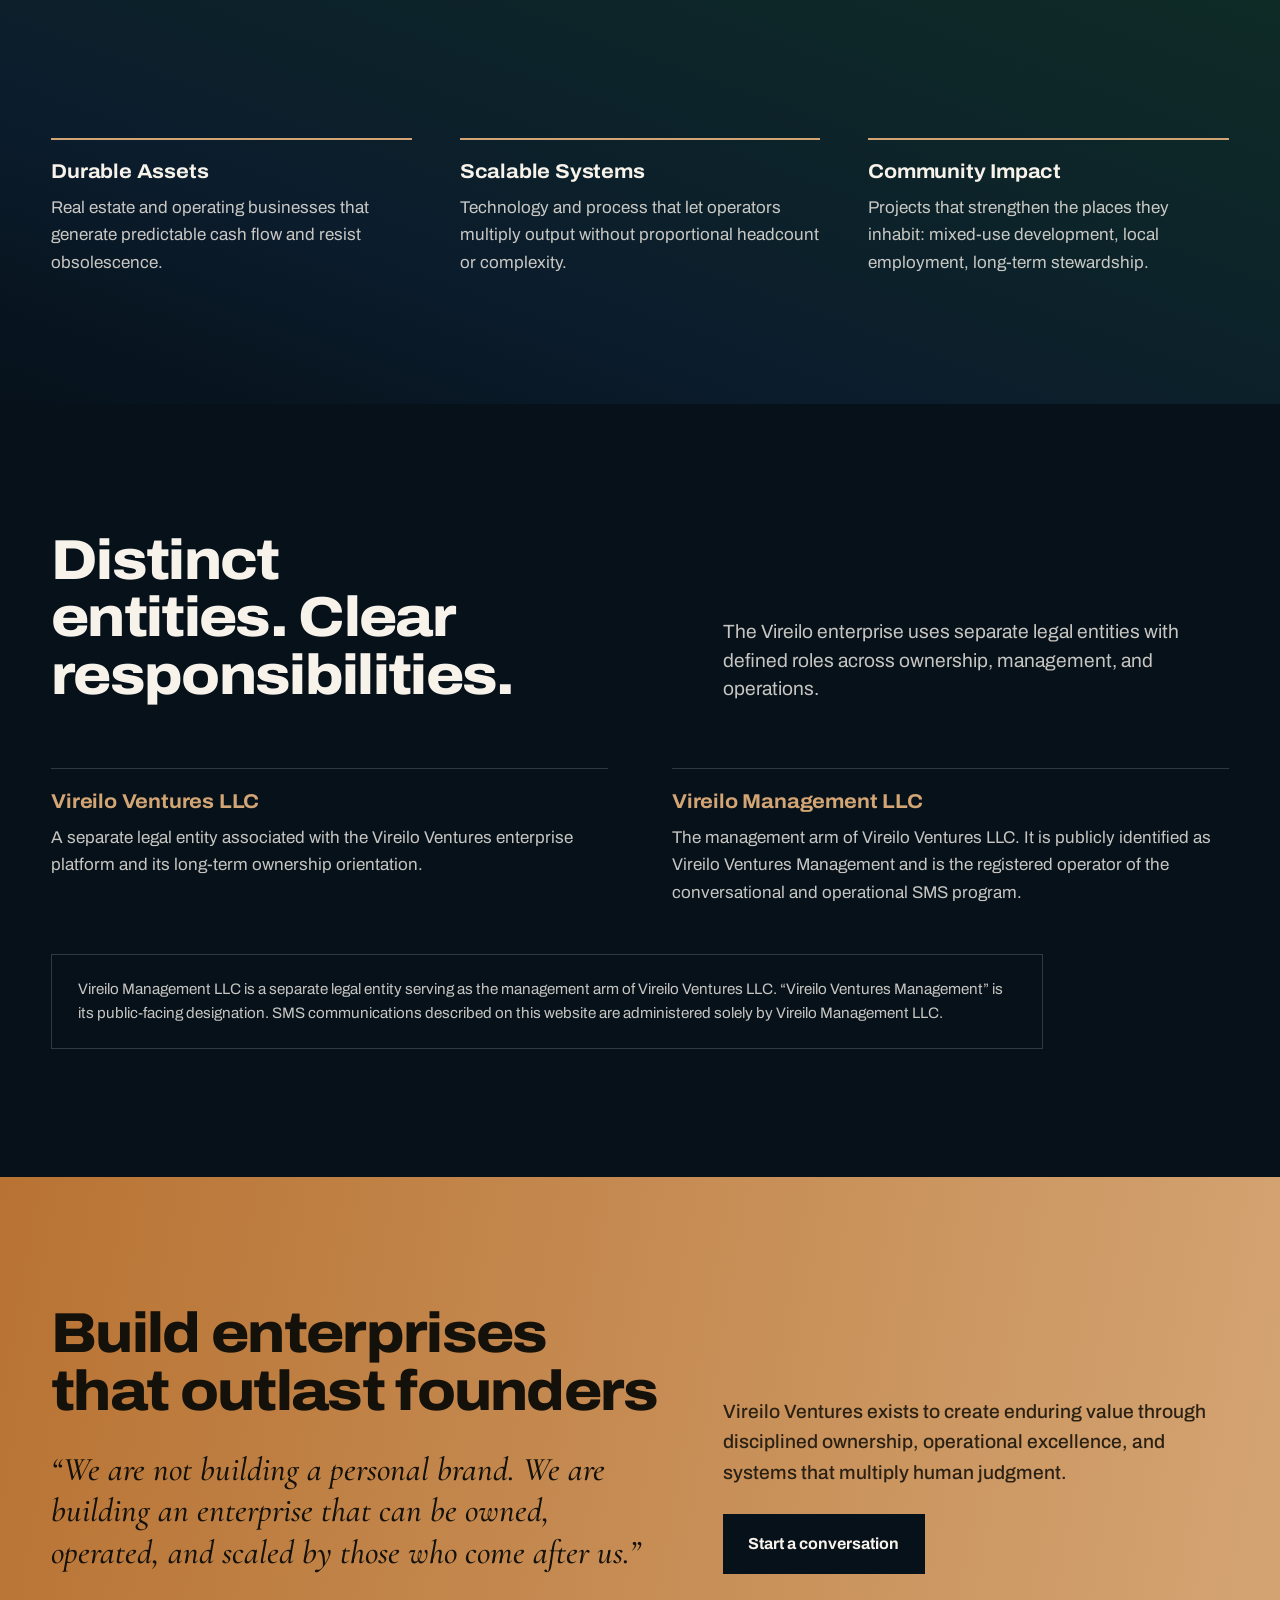
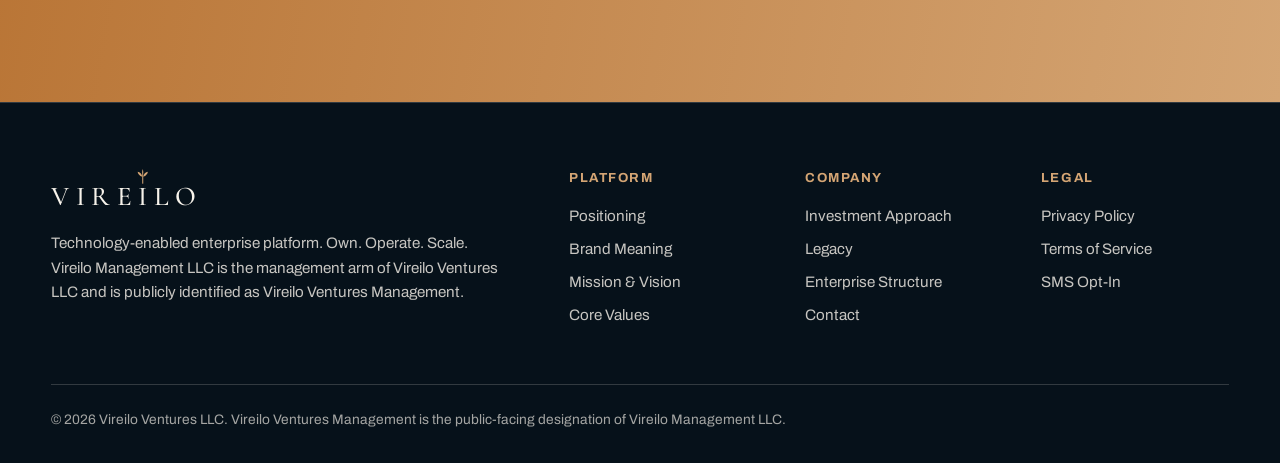
==== commit 7dd66cd3: "Make the animated wordmark the whole hero Own, Operate, Scale now appears only in the character scen" ====
--- a/index.html
+++ b/index.html
@@ -42,15 +42,12 @@
 
   <header class="hero">
     <div class="hero-main" id="main">
-      <div>
-        <h1><span>Own.</span><span>Operate.</span><span>Scale.</span></h1>
-        <p class="sub">Technology-enabled economic development</p>
-      </div>
-      <div class="lockup" role="img" aria-label="Vireilo Ventures">
+      <h1 class="lockup" aria-label="Vireilo Ventures">
         <span class="wm" aria-hidden="true"><span class="ch" style="--d:4;--s:-4">V</span><span class="ch" style="--d:3;--s:-3">I</span><span class="ch" style="--d:2;--s:-2">R</span><span class="ch" style="--d:1;--s:-1">E</span><span class="ch il" style="--d:0;--s:0">I<svg class="leaf" viewBox="0 0 40 40" aria-hidden="true"><path class="stem" pathLength="1" d="M20 36 C20 28 20 22 20 16"/><path class="blade b1" d="M20 18 C17 10 20 4 20 2 C20 4 23 10 20 18 Z"/><path class="blade b2" d="M19 21 C12 19 8 13 8 9 C13 10 18 14 19 21 Z"/><path class="blade b3" d="M21 21 C28 19 32 13 32 9 C27 10 22 14 21 21 Z"/></svg></span><span class="ch" style="--d:1;--s:1">L</span><span class="ch" style="--d:2;--s:2">O</span></span>
         <span class="ventures" aria-hidden="true">Ventures</span>
         <span class="rule" aria-hidden="true"></span>
-      </div>
+      </h1>
+      <p class="sub">Technology-enabled economic development</p>
     </div>
     <div class="band">
       <div class="band-in">
--- a/site.css
+++ b/site.css
@@ -58,13 +58,11 @@
   background:linear-gradient(165deg,var(--navy-deep) 0%,var(--green-deep) 48%,var(--navy) 100%)}
 .hero::before{content:"";position:absolute;inset:-30%;z-index:-1;
   background:radial-gradient(ellipse 38% 34% at 34% 30%,rgba(42,107,86,.55),transparent 70%),radial-gradient(ellipse 30% 30% at 74% 62%,rgba(27,77,62,.5),transparent 70%)}
-.hero-main{display:grid;grid-template-columns:minmax(0,1fr) minmax(0,1fr);gap:2.5rem;align-items:center;padding:7rem var(--pad) 3rem;max-width:calc(var(--max) + 2*var(--pad));width:100%;margin:0 auto}
-.hero h1{font-weight:800;font-stretch:112%;font-size:clamp(3.4rem,7.2vw,6rem);line-height:.94;letter-spacing:-.035em}
-.hero h1 span{display:block}
-.hero .sub{font-size:clamp(1.1rem,1.7vw,1.4rem);font-weight:500;margin-top:1.75rem;color:var(--copper-light)}
-.lockup{text-align:center}
-.lockup .wm{font-size:clamp(3rem,7.6vw,7rem);padding-top:.55em}
-.lockup .ventures{display:block;font-size:clamp(.8rem,1.4vw,1.25rem);letter-spacing:.5em;padding-left:.5em;color:var(--copper-light);margin-top:.9rem;text-transform:uppercase}
+.hero-main{display:grid;grid-template-columns:1fr;gap:0;align-content:center;justify-items:center;text-align:center;padding:7rem var(--pad) 3rem;max-width:calc(var(--max) + 2*var(--pad));width:100%;margin:0 auto}
+.hero .sub{font-size:clamp(1.1rem,1.7vw,1.4rem);font-weight:500;margin-top:1.6rem;color:var(--copper-light)}
+.lockup{text-align:center;font-weight:inherit;line-height:1}
+.lockup .wm{font-size:clamp(3rem,11.5vw,10.5rem);padding-top:.55em}
+.lockup .ventures{display:block;font-size:clamp(.8rem,1.9vw,1.7rem);letter-spacing:.5em;padding-left:.5em;color:var(--copper-light);margin-top:.9rem;text-transform:uppercase}
 .lockup .rule{display:block;height:1px;width:9.5rem;margin:1.6rem auto 0;background:linear-gradient(90deg,transparent,var(--copper-light),transparent)}
 .band{background:linear-gradient(90deg,var(--copper),var(--copper-light));color:var(--ink)}
 .band-in{display:grid;grid-template-columns:minmax(0,1fr) auto;gap:2rem 3rem;align-items:center;padding:1.6rem var(--pad);max-width:calc(var(--max) + 2*var(--pad));margin:0 auto}
@@ -205,8 +203,8 @@
   .nav.open .nav-links{display:flex}
   .nav-links a{padding:.9rem 0;border-bottom:1px solid var(--rule-dark);font-size:1.05rem}
   .nav-links a.dash{margin-top:1rem;text-align:center;border:1px solid var(--copper-light)}
-  .hero-main{grid-template-columns:1fr;padding-top:6.5rem;gap:2.5rem}
-  .lockup{order:-1;text-align:left}.lockup .wm{font-size:clamp(2.6rem,13vw,4.5rem)}.lockup .rule{margin-left:0}
+  .hero-main{padding-top:6.5rem}
+  .lockup .wm{font-size:clamp(2.6rem,15vw,5rem)}
   .band-in,.head,.meaning .cols,.close .in,.two,.three,.mv,.contact-grid{grid-template-columns:1fr}
   .verbs li{grid-template-columns:1fr}
   .mv>div:first-child{padding-right:0;border-right:0;border-bottom:1px solid var(--rule-light)} .mv>div:last-child{padding-left:0}
@@ -218,14 +216,14 @@
 @media (prefers-reduced-motion:no-preference){
   .hero::before{animation:drift 26s ease-in-out infinite alternate}
   @keyframes drift{from{transform:translate3d(-4%,-3%,0) scale(1)}to{transform:translate3d(5%,4%,0) scale(1.12)}}
-  .hero h1 span{animation:rise .9s var(--ease) both}
-  .hero h1 span:nth-child(2){animation-delay:.09s}.hero h1 span:nth-child(3){animation-delay:.18s}
-  .hero .sub{animation:fade .8s ease .5s both}
+  .hero .sub{animation:fade .9s ease 2.3s both}
   @keyframes rise{from{opacity:0;transform:translateY(.45em);clip-path:inset(0 0 100% 0)}to{opacity:1;transform:none;clip-path:inset(-10% 0 -10% 0)}}
   @keyframes fade{from{opacity:0}to{opacity:1}}
   .lockup .leaf .stem{stroke-dasharray:1;stroke-dashoffset:1;animation:draw .7s var(--ease) .35s forwards}
   .lockup .leaf .blade{transform-box:fill-box;transform-origin:50% 100%;transform:scale(0);animation:grow .8s var(--ease) forwards}
   .lockup .leaf .blade.b1{animation-delay:.85s}.lockup .leaf .blade.b2{animation-delay:1s}.lockup .leaf .blade.b3{animation-delay:1.08s}
+  .lockup .leaf{transform-box:fill-box;transform-origin:50% 100%;animation:sway 7s ease-in-out 2.6s infinite}
+  @keyframes sway{0%,100%{transform:rotate(0)}30%{transform:rotate(3.5deg)}70%{transform:rotate(-3deg)}}
   @keyframes draw{to{stroke-dashoffset:0}} @keyframes grow{to{transform:scale(1)}}
   .lockup .wm .ch{display:inline-block;animation:letter 1s var(--ease) both;animation-delay:calc(1.15s + var(--d)*70ms)}
   @keyframes letter{from{opacity:0;filter:blur(10px);transform:translateX(calc(var(--s)*-.5em))}to{opacity:1;filter:blur(0);transform:none}}
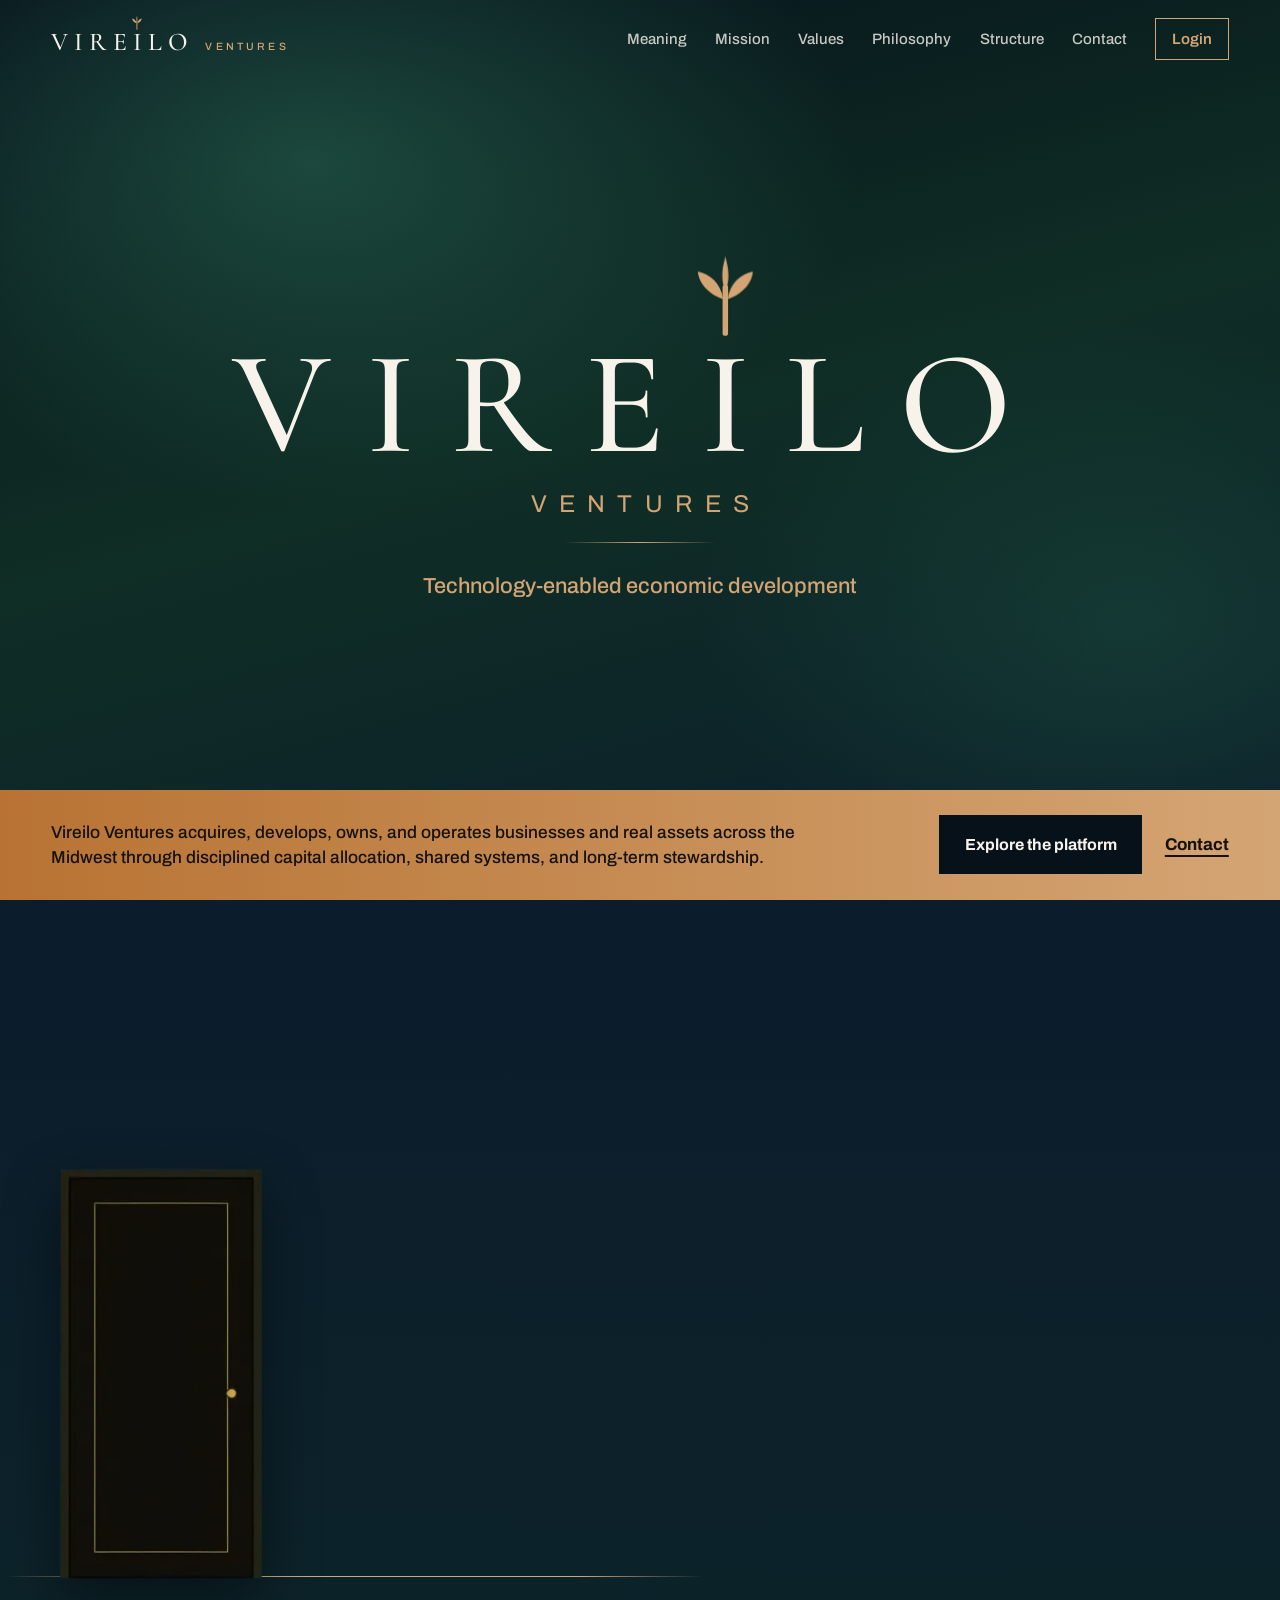
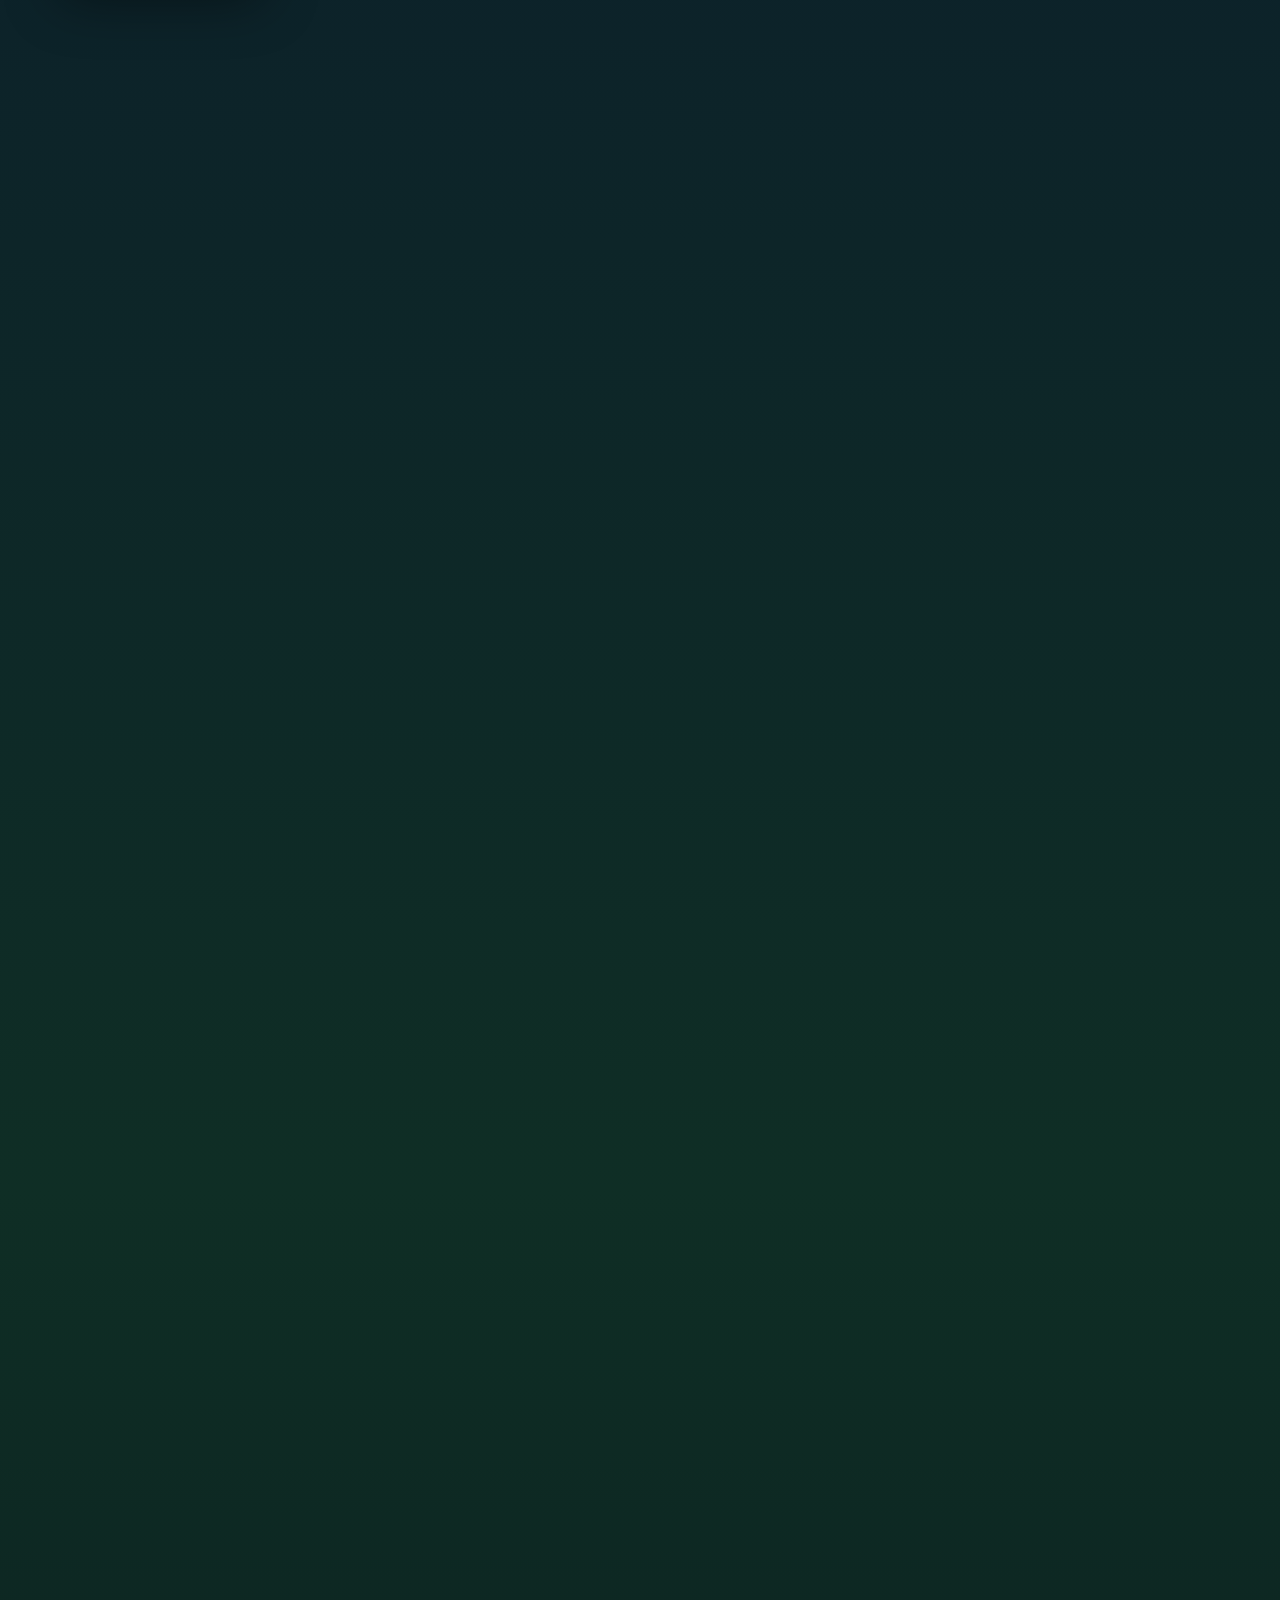
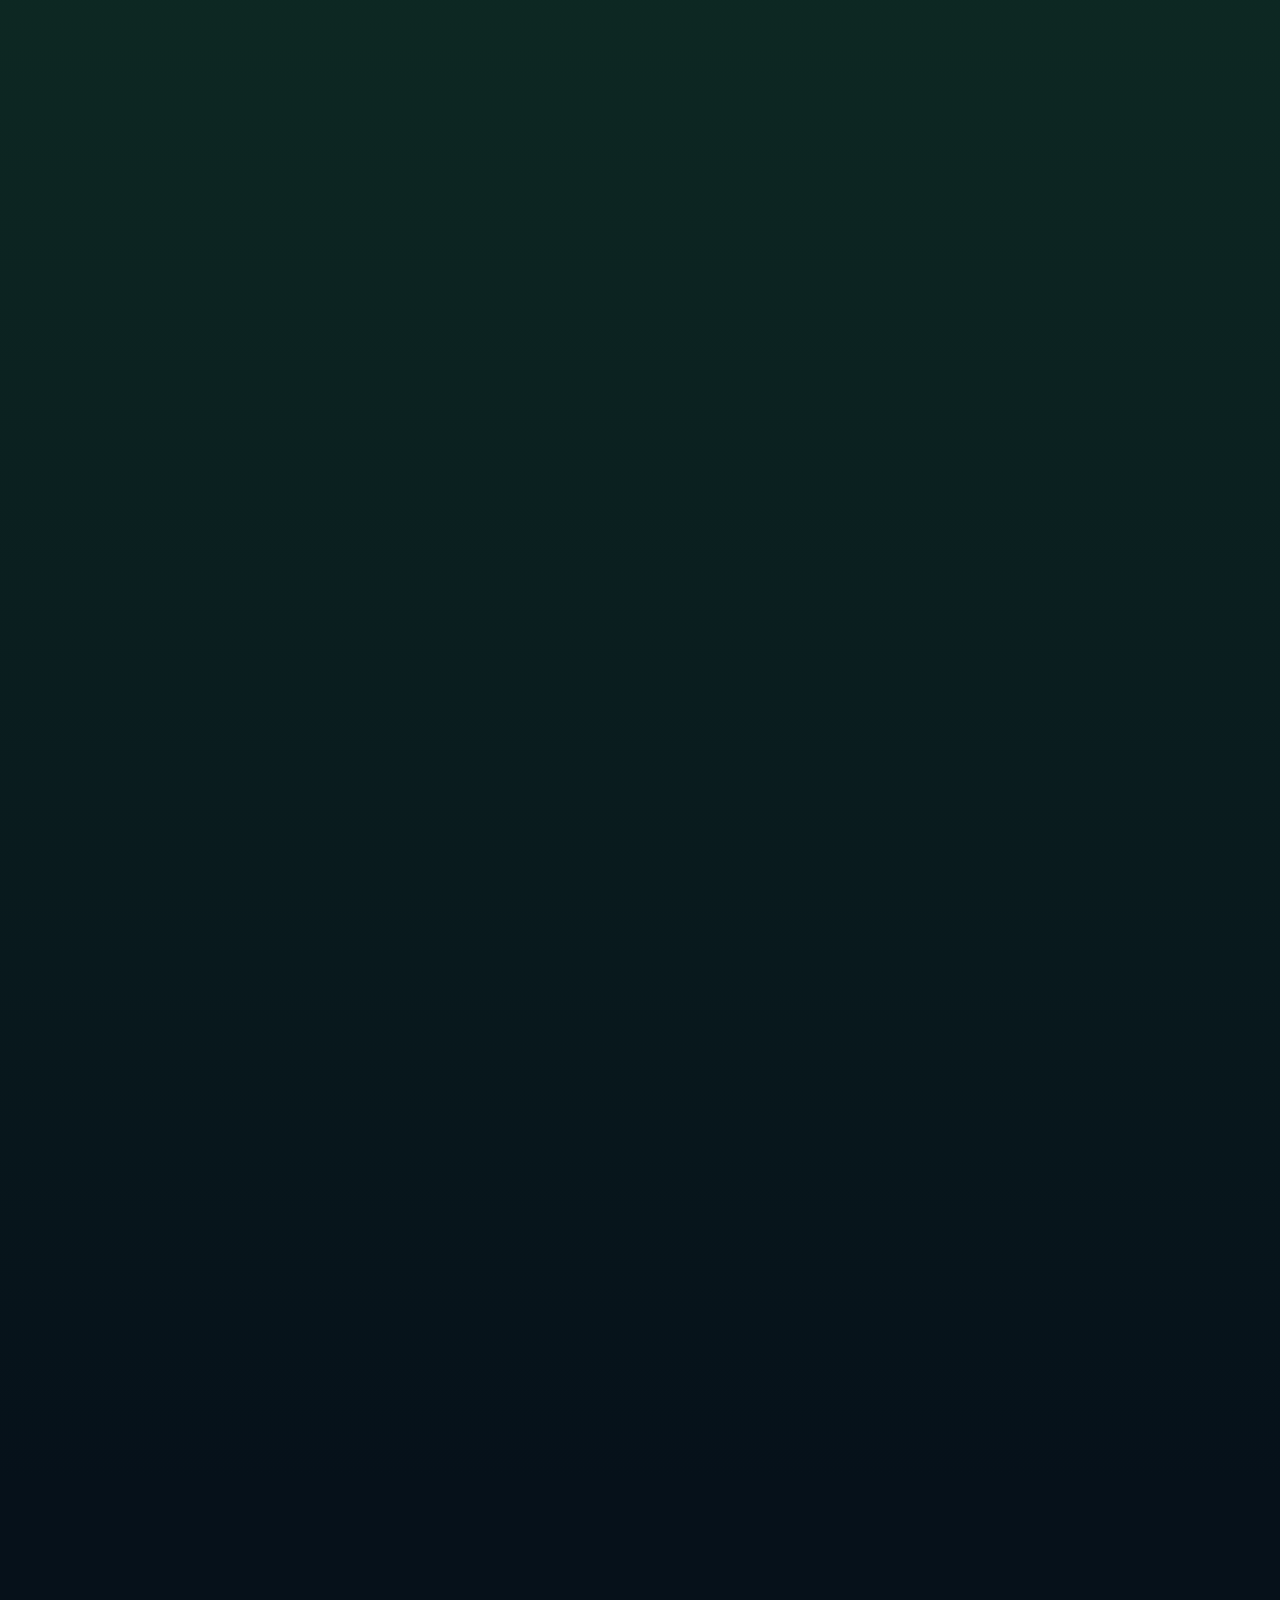
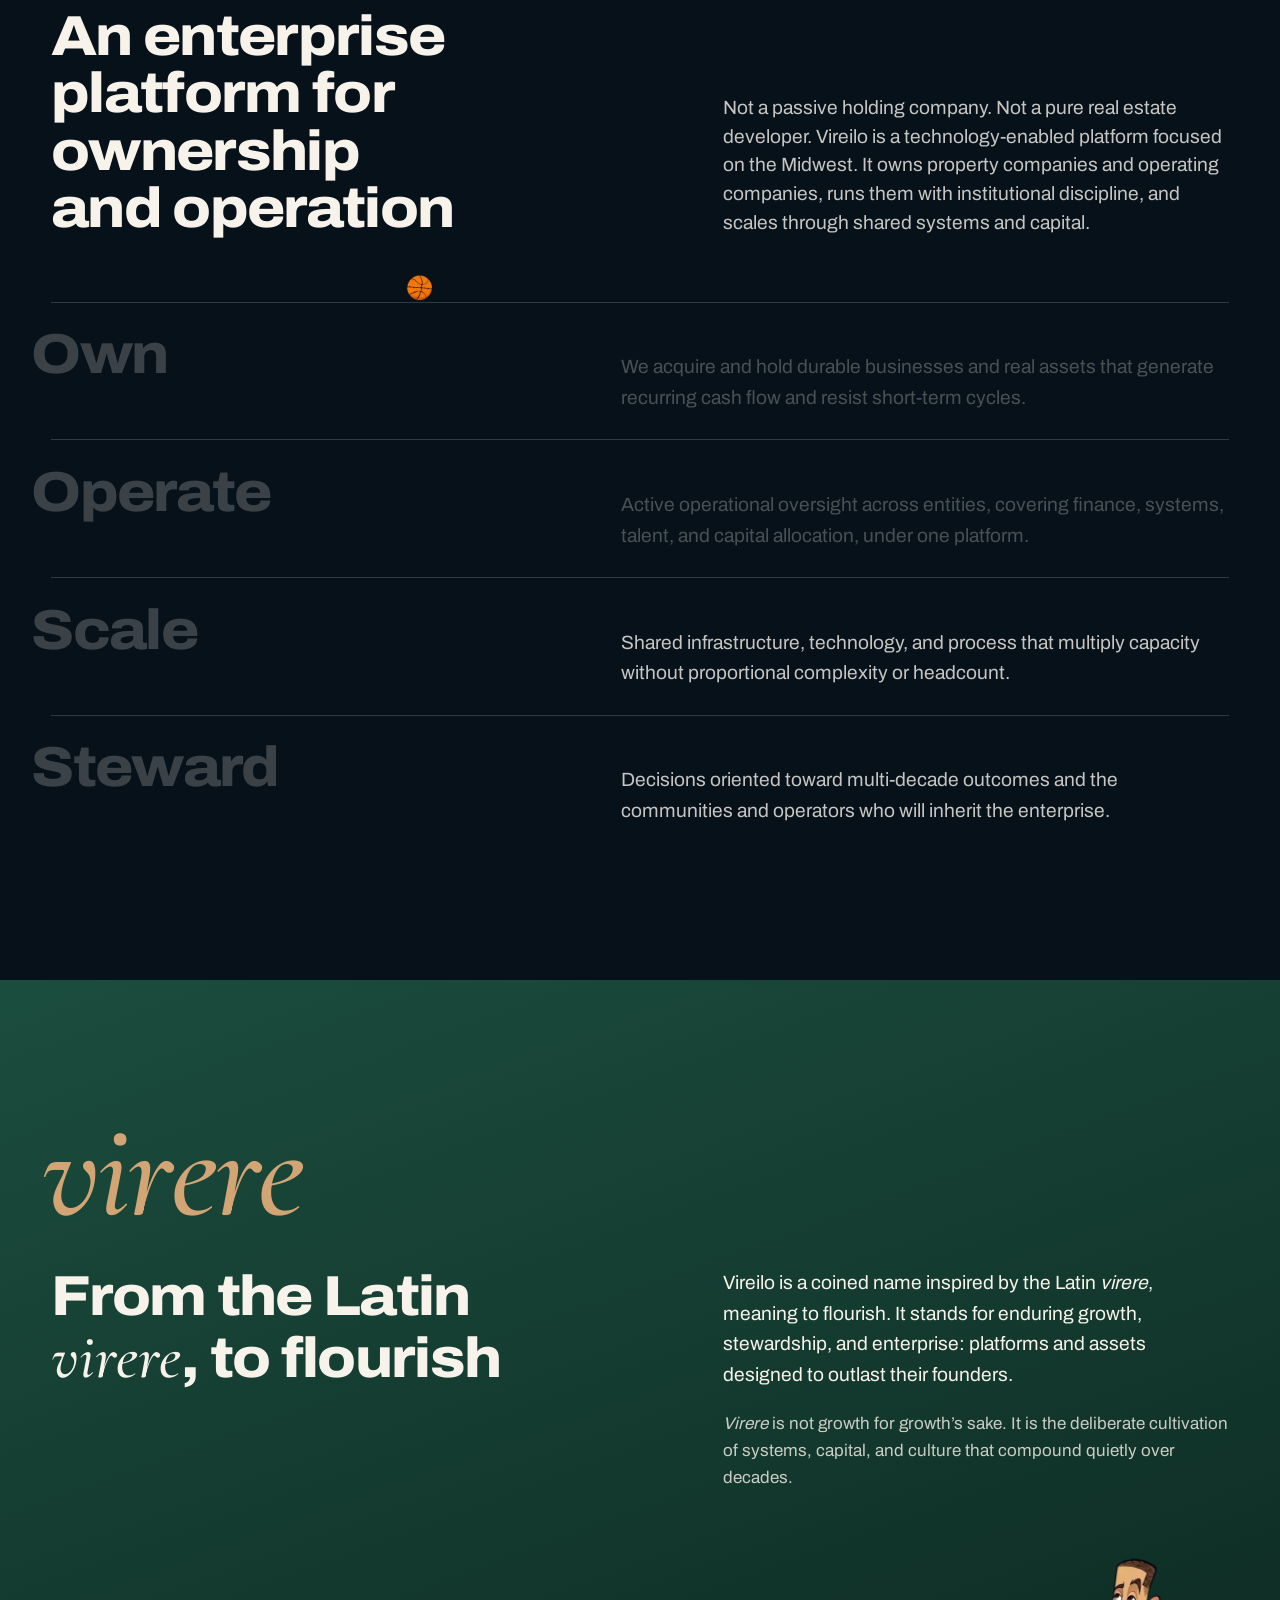
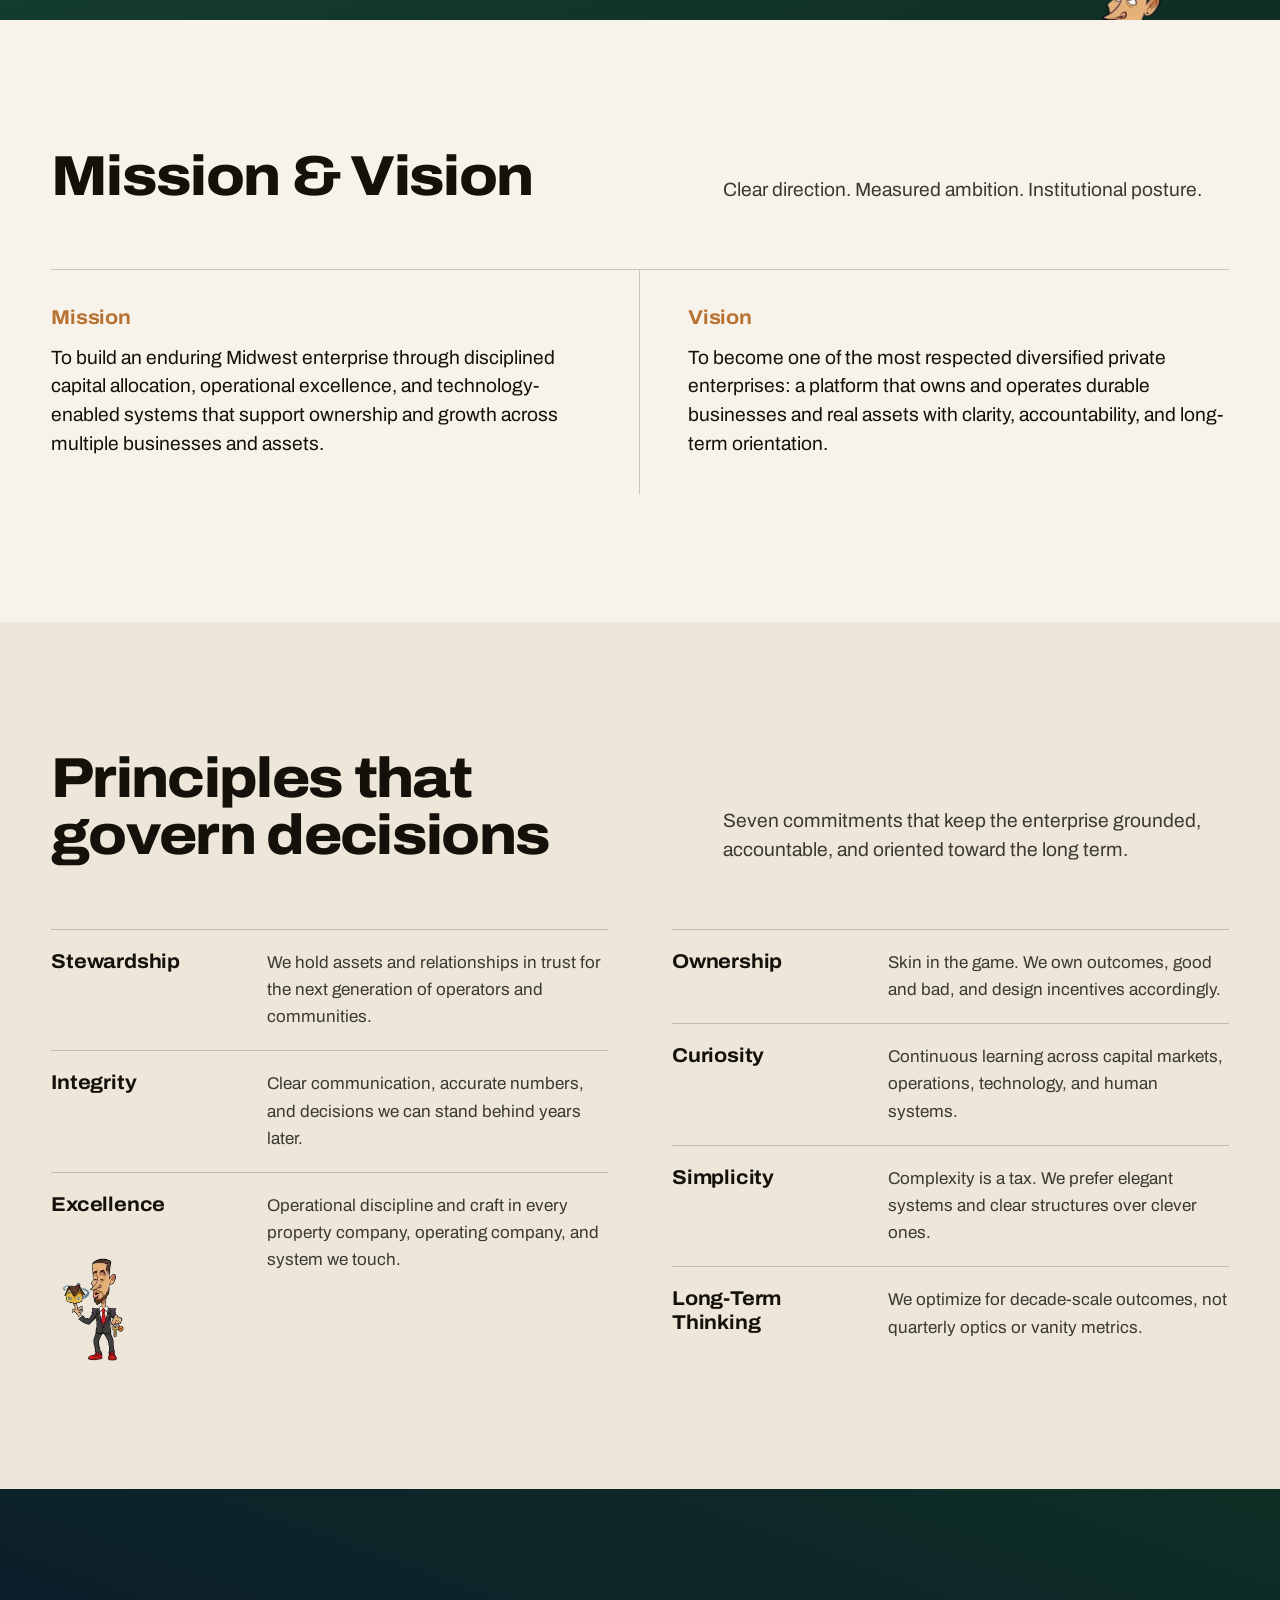
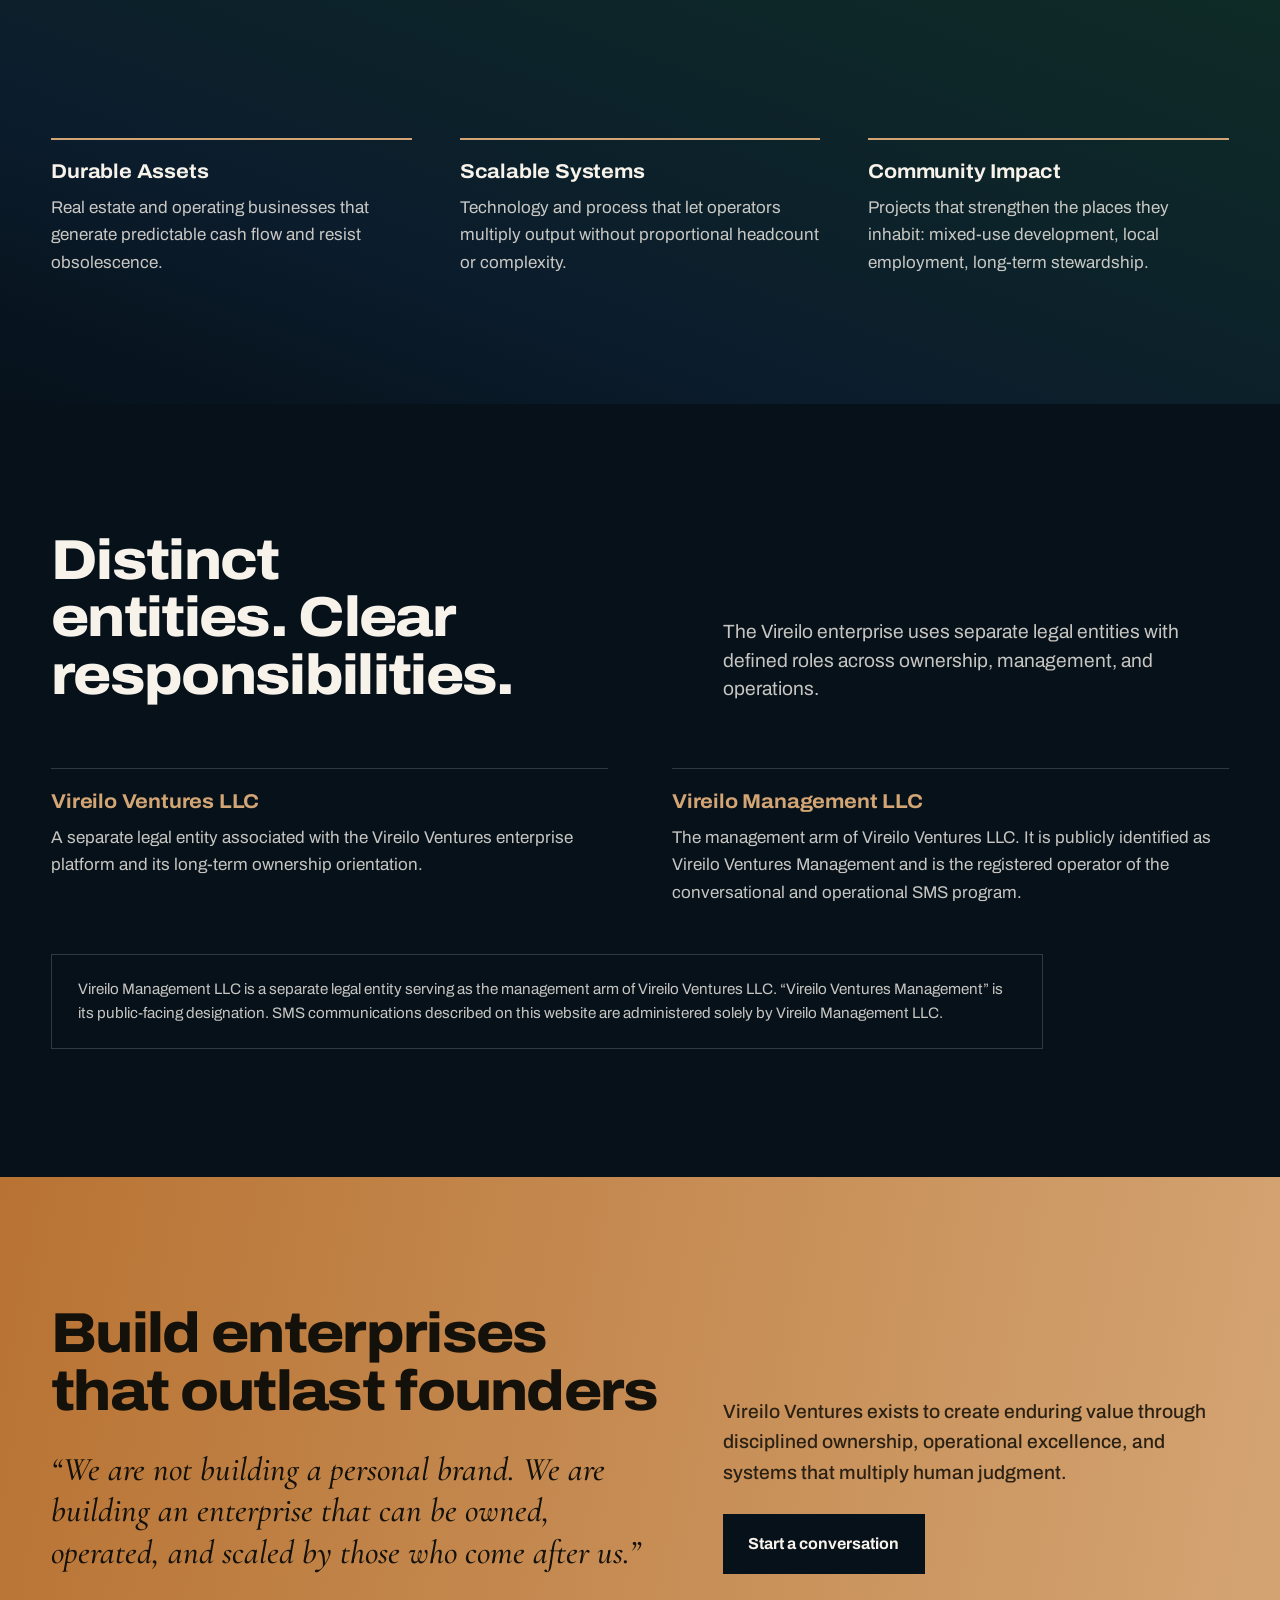
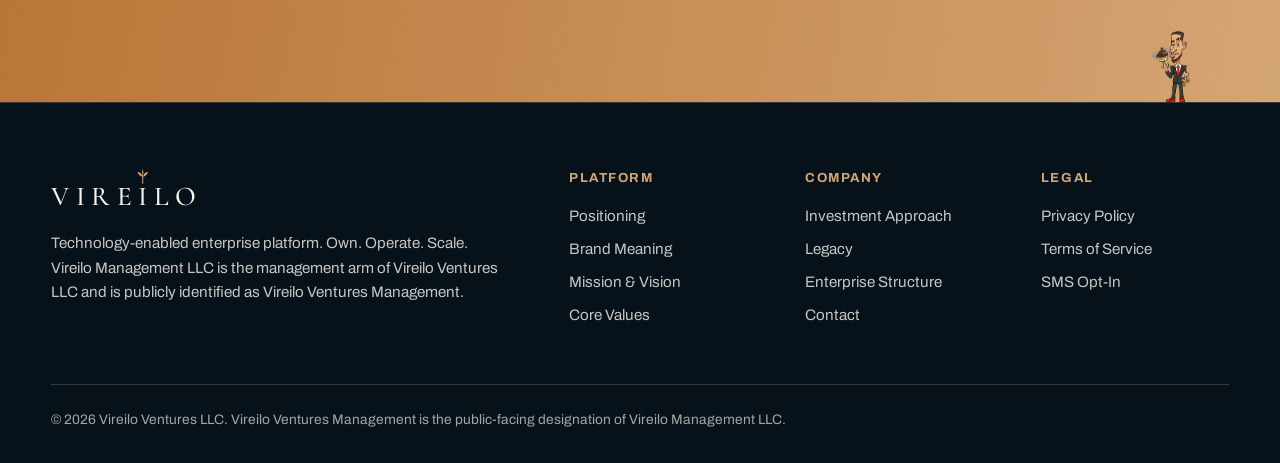
==== commit c443c8b9: "Add four small character cameos down the home page A rolling basketball, a peek over a section edge," ====
--- a/index.html
+++ b/index.html
@@ -82,6 +82,7 @@
         <h2 data-r="head">An enterprise platform for ownership and operation</h2>
         <p class="lead" data-r style="--i:1">Not a passive holding company. Not a pure real estate developer. Vireilo is a technology-enabled platform focused on the Midwest. It owns property companies and operating companies, runs them with institutional discipline, and scales through shared systems and capital.</p>
       </div>
+      <div class="cameo cameo-ball" aria-hidden="true" data-roll><img src="assets/char/cameo/ball.webp?v=1" alt="" width="86" height="86" loading="lazy" decoding="async" /></div>
       <ul class="verbs">
         <li data-line style="--i:0"><h3>Own</h3><p>We acquire and hold durable businesses and real assets that generate recurring cash flow and resist short-term cycles.</p></li>
         <li data-line style="--i:1"><h3>Operate</h3><p>Active operational oversight across entities, covering finance, systems, talent, and capital allocation, under one platform.</p></li>
@@ -105,6 +106,7 @@
   </section>
 
   <section class="sec on-light" id="mission">
+    <div class="cameo cameo-peek" aria-hidden="true" data-cameo><img src="assets/char/cameo/peek.webp?v=1" alt="" width="152" height="212" loading="lazy" decoding="async" /></div>
     <div class="in">
       <div class="head">
         <h2 data-r="head">Mission &amp; Vision</h2>
@@ -132,6 +134,10 @@
         <li data-r style="--i:5"><h3>Simplicity</h3><p>Complexity is a tax. We prefer elegant systems and clear structures over clever ones.</p></li>
         <li data-r style="--i:6"><h3>Long-Term Thinking</h3><p>We optimize for decade-scale outcomes, not quarterly optics or vanity metrics.</p></li>
       </ul>
+      <picture class="cameo cameo-idle" aria-hidden="true" data-cameo>
+        <source media="(prefers-reduced-motion: reduce)" srcset="assets/char/cameo/idle-still.webp?v=1" />
+        <img src="assets/char/cameo/idle.webp?v=1" alt="" width="141" height="200" loading="lazy" decoding="async" />
+      </picture>
     </div>
   </section>
 
@@ -178,6 +184,7 @@
   </main>
 
   <footer class="foot">
+    <div class="cameo cameo-foot" aria-hidden="true"><img src="assets/char/cameo/house.webp?v=1" alt="" width="107" height="200" loading="lazy" decoding="async" /></div>
     <div class="foot-in">
       <div>
         <span class="wm" aria-hidden="true">VIRE<span class="il">I<svg class="leaf" viewBox="0 0 40 40" aria-hidden="true"><path class="stem" pathLength="1" d="M20 36 C20 28 20 22 20 16"/><path class="blade b1" d="M20 18 C17 10 20 4 20 2 C20 4 23 10 20 18 Z"/><path class="blade b2" d="M19 21 C12 19 8 13 8 9 C13 10 18 14 19 21 Z"/><path class="blade b3" d="M21 21 C28 19 32 13 32 9 C27 10 22 14 21 21 Z"/></svg></span>LO</span>
--- a/site.css
+++ b/site.css
@@ -141,6 +141,27 @@
   .scene-pin{grid-template-columns:1fr;align-content:center;gap:1.5rem;padding-top:5rem}
   .scene-stage{--rig:min(40vw,26vh)}
   .scene-copy{min-height:5rem}
+}
+
+/* cameos: small appearances of the founder figure down the page. Decorative, never in the way of text. */
+.cameo{pointer-events:none;user-select:none}
+.cameo img{display:block;width:100%;height:auto}
+.cameo-ball{position:relative;height:0}
+.cameo-ball img{position:absolute;left:0;bottom:0;width:1.75rem;will-change:transform}
+#mission,.values .in,.foot{position:relative}
+.cameo-peek{position:absolute;right:clamp(1.5rem,9vw,9rem);bottom:100%;width:4.6rem;height:4.1rem;overflow:hidden}
+.cameo-peek img{transform:translateY(0)}
+.cameo-idle{position:absolute;left:0;bottom:0;width:4.6rem;display:block}
+.cameo-foot{position:absolute;right:clamp(1.5rem,7vw,7rem);bottom:100%;width:2.4rem}
+@media (max-width:60rem){
+  .cameo-idle{position:static;margin:2rem 0 0 auto;width:3.8rem}
+  .cameo-peek{width:3.8rem;height:3.4rem}
+}
+@media (prefers-reduced-motion:no-preference){
+  .js .cameo-peek img{transform:translateY(100%);transition:transform 1.1s var(--ease) .5s}
+  .js .cameo-peek.seen img{transform:translateY(0)}
+  .js .cameo-idle{opacity:0;transition:opacity .9s ease .6s}
+  .js .cameo-idle.seen{opacity:1}
 }
 
 /* footer */
@@ -223,7 +244,7 @@
   .lockup .leaf .blade{transform-box:fill-box;transform-origin:50% 100%;transform:scale(0);animation:grow .8s var(--ease) forwards}
   .lockup .leaf .blade.b1{animation-delay:.85s}.lockup .leaf .blade.b2{animation-delay:1s}.lockup .leaf .blade.b3{animation-delay:1.08s}
   .lockup .leaf{transform-box:fill-box;transform-origin:50% 100%;animation:sway 7s ease-in-out 2.6s infinite}
-  @keyframes sway{0%,100%{transform:rotate(0)}30%{transform:rotate(3.5deg)}70%{transform:rotate(-3deg)}}
+  @keyframes sway{0%,100%{rotate:0deg}30%{rotate:3deg}70%{rotate:-3deg}}
   @keyframes draw{to{stroke-dashoffset:0}} @keyframes grow{to{transform:scale(1)}}
   .lockup .wm .ch{display:inline-block;animation:letter 1s var(--ease) both;animation-delay:calc(1.15s + var(--d)*70ms)}
   @keyframes letter{from{opacity:0;filter:blur(10px);transform:translateX(calc(var(--s)*-.5em))}to{opacity:1;filter:blur(0);transform:none}}
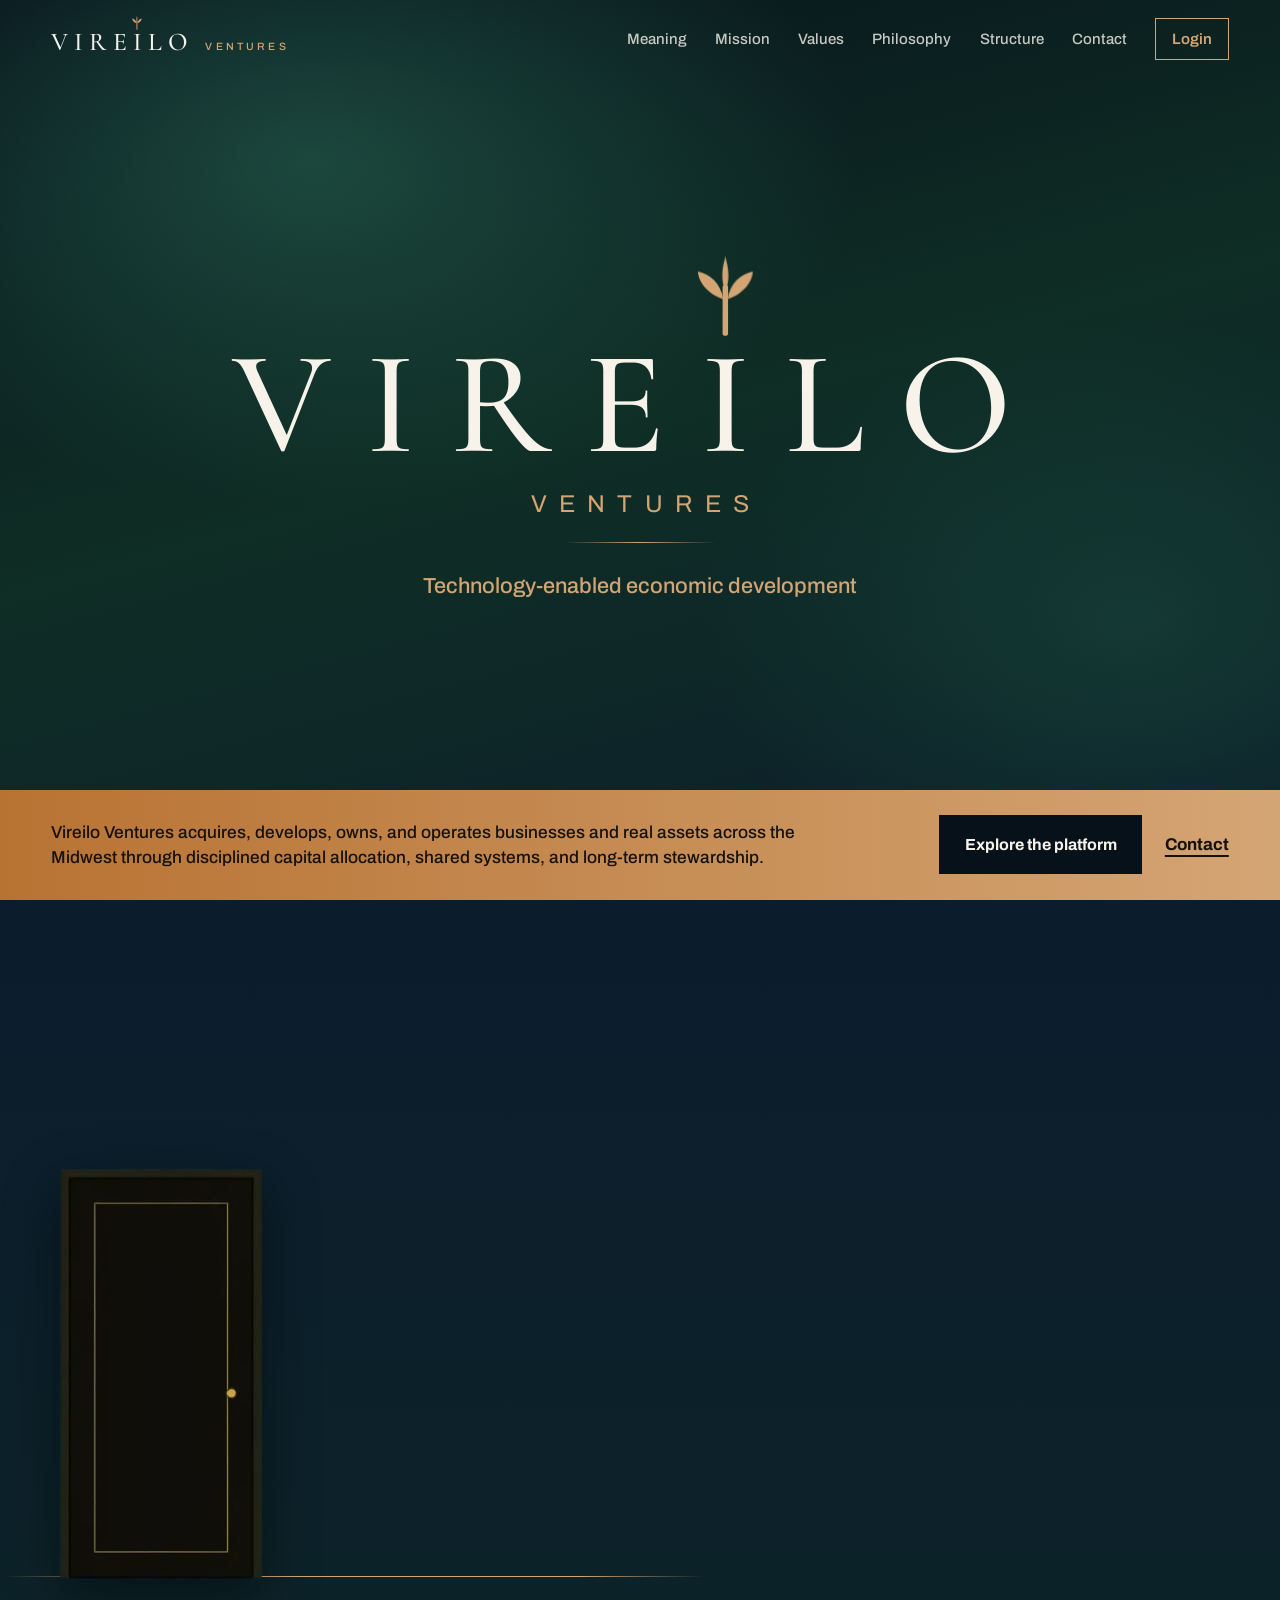
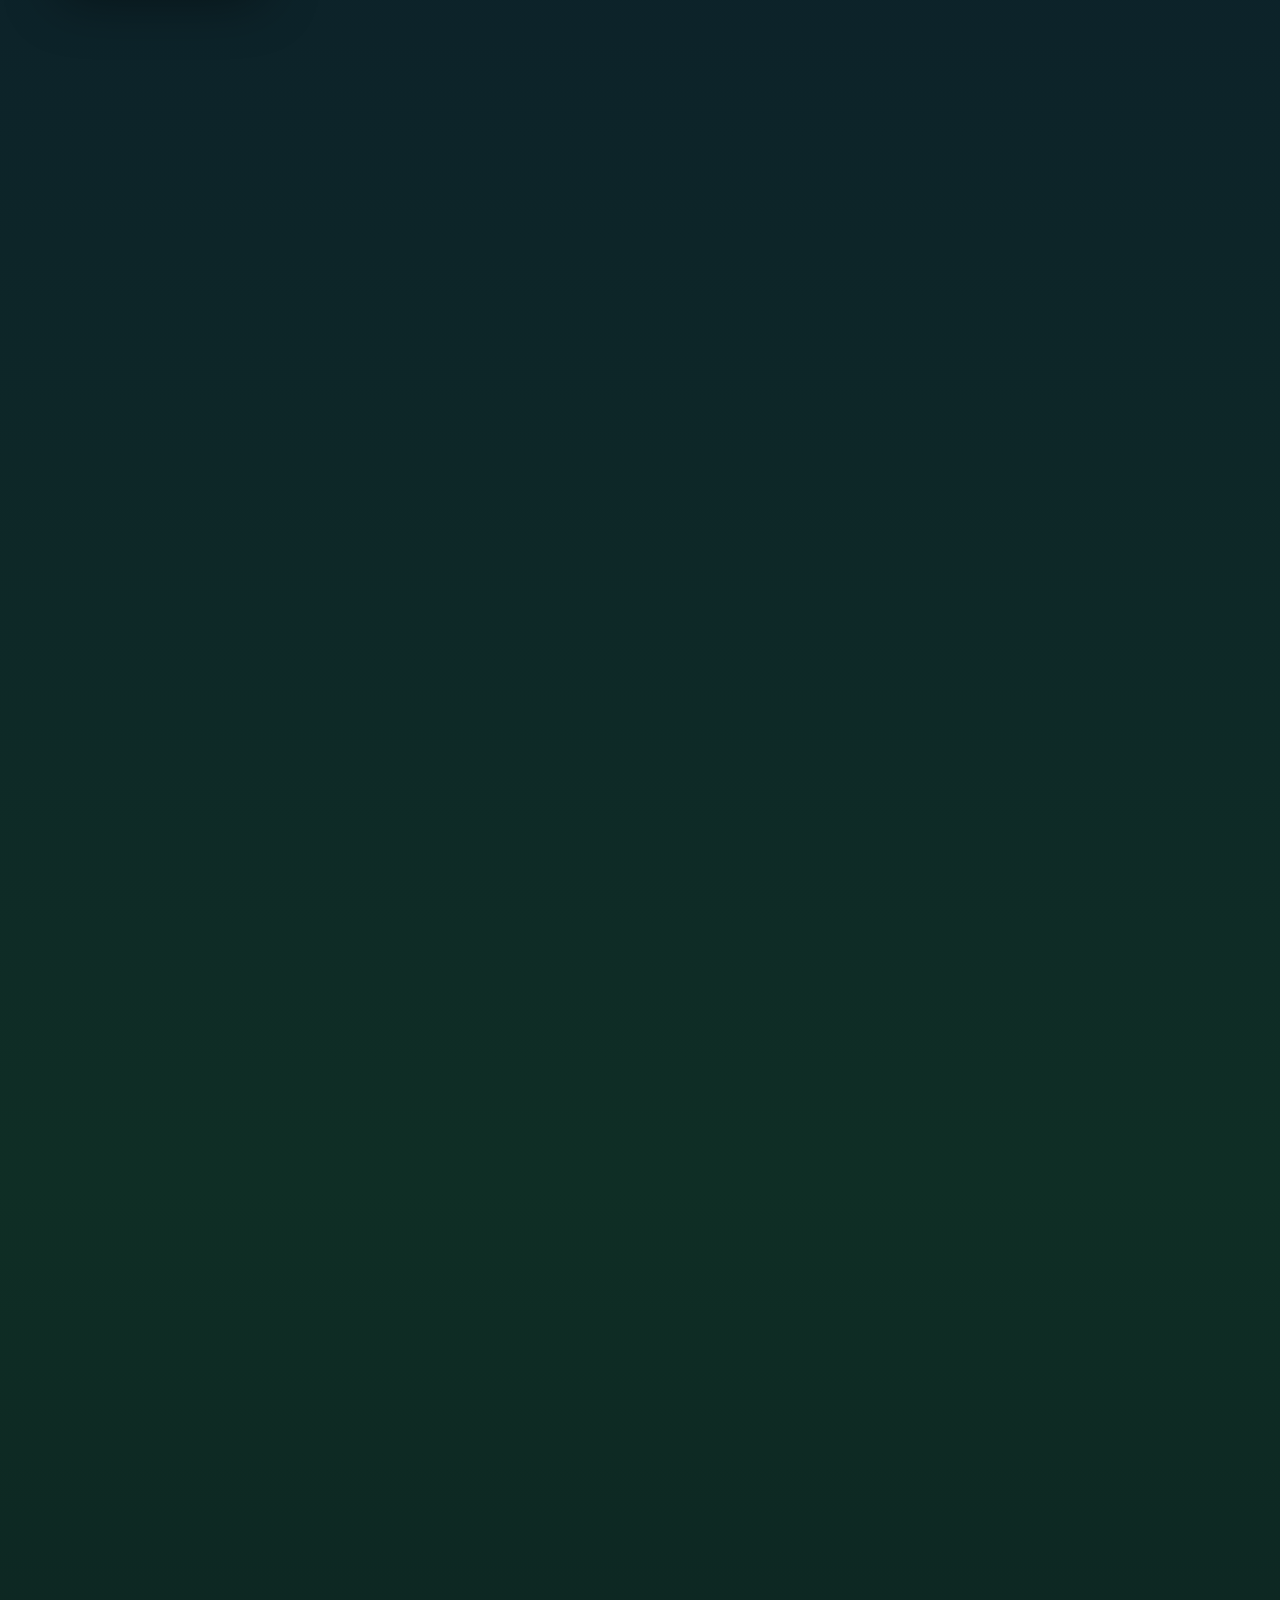
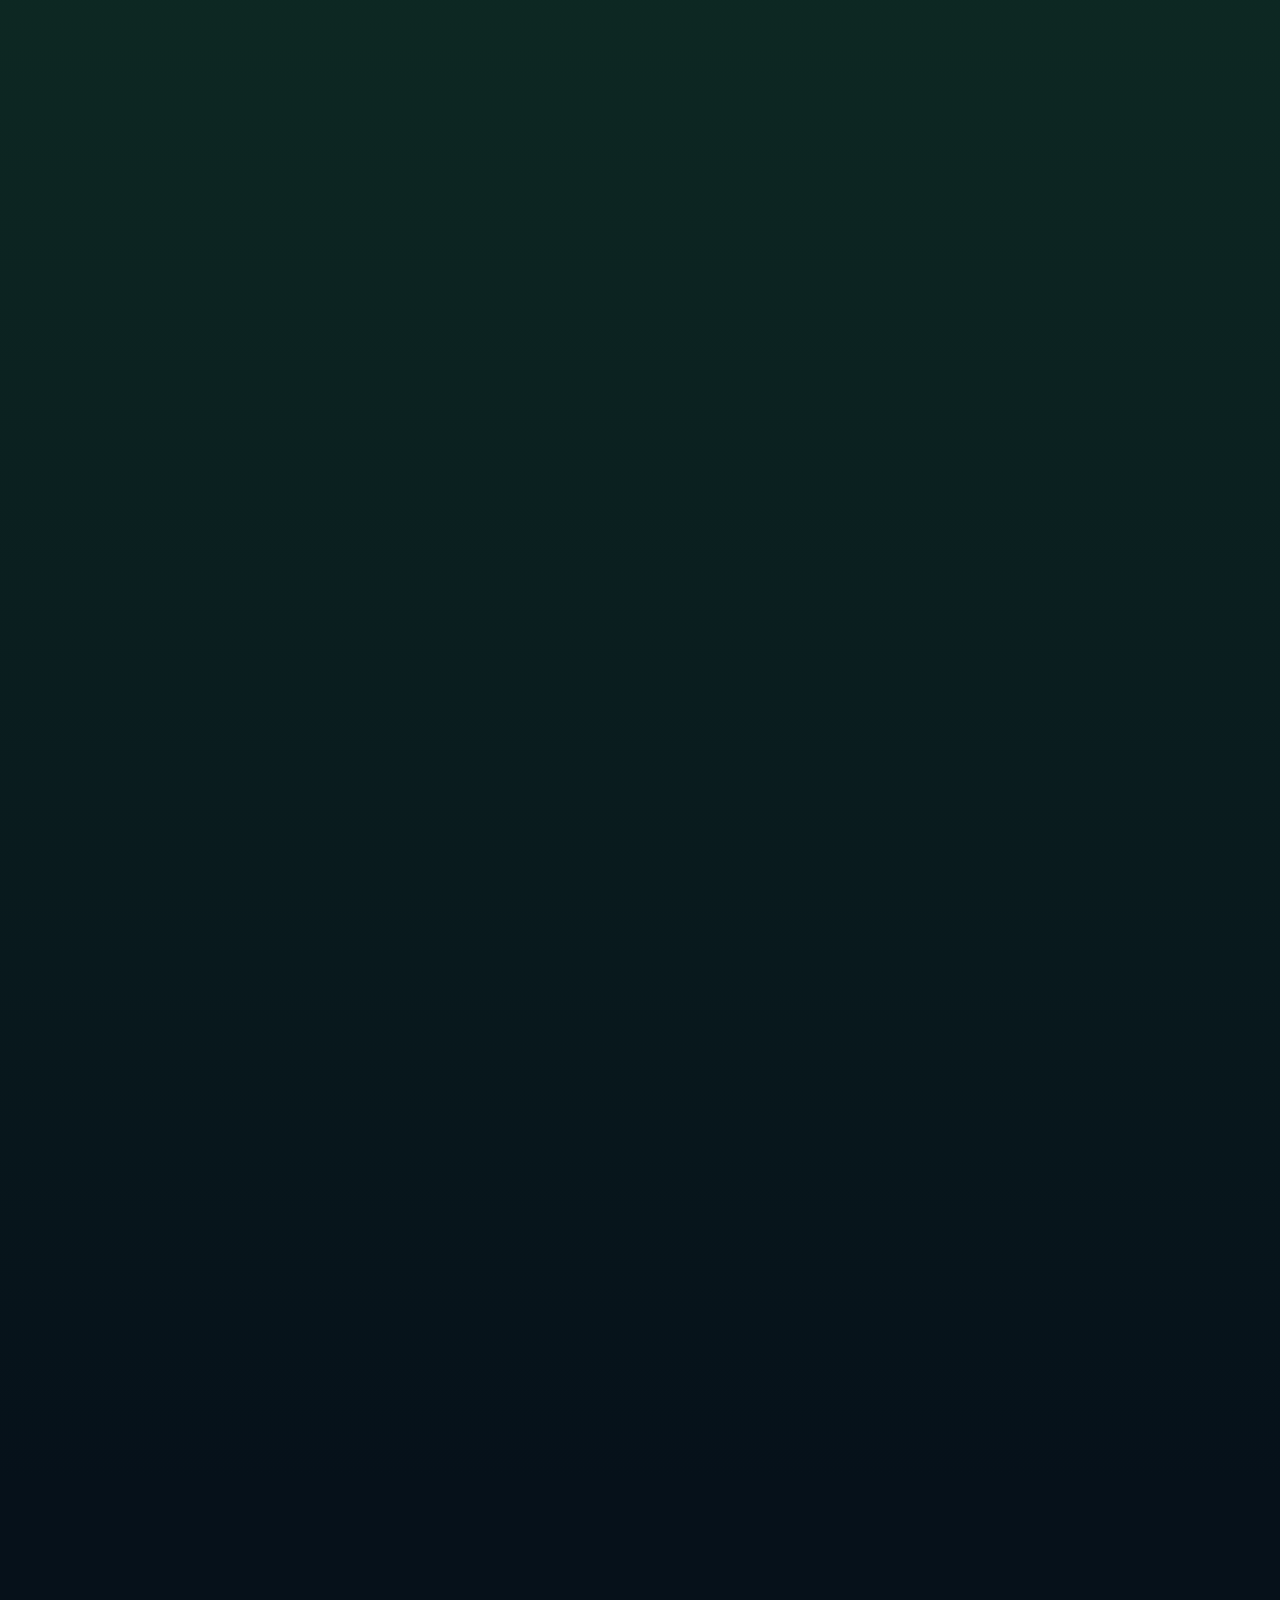
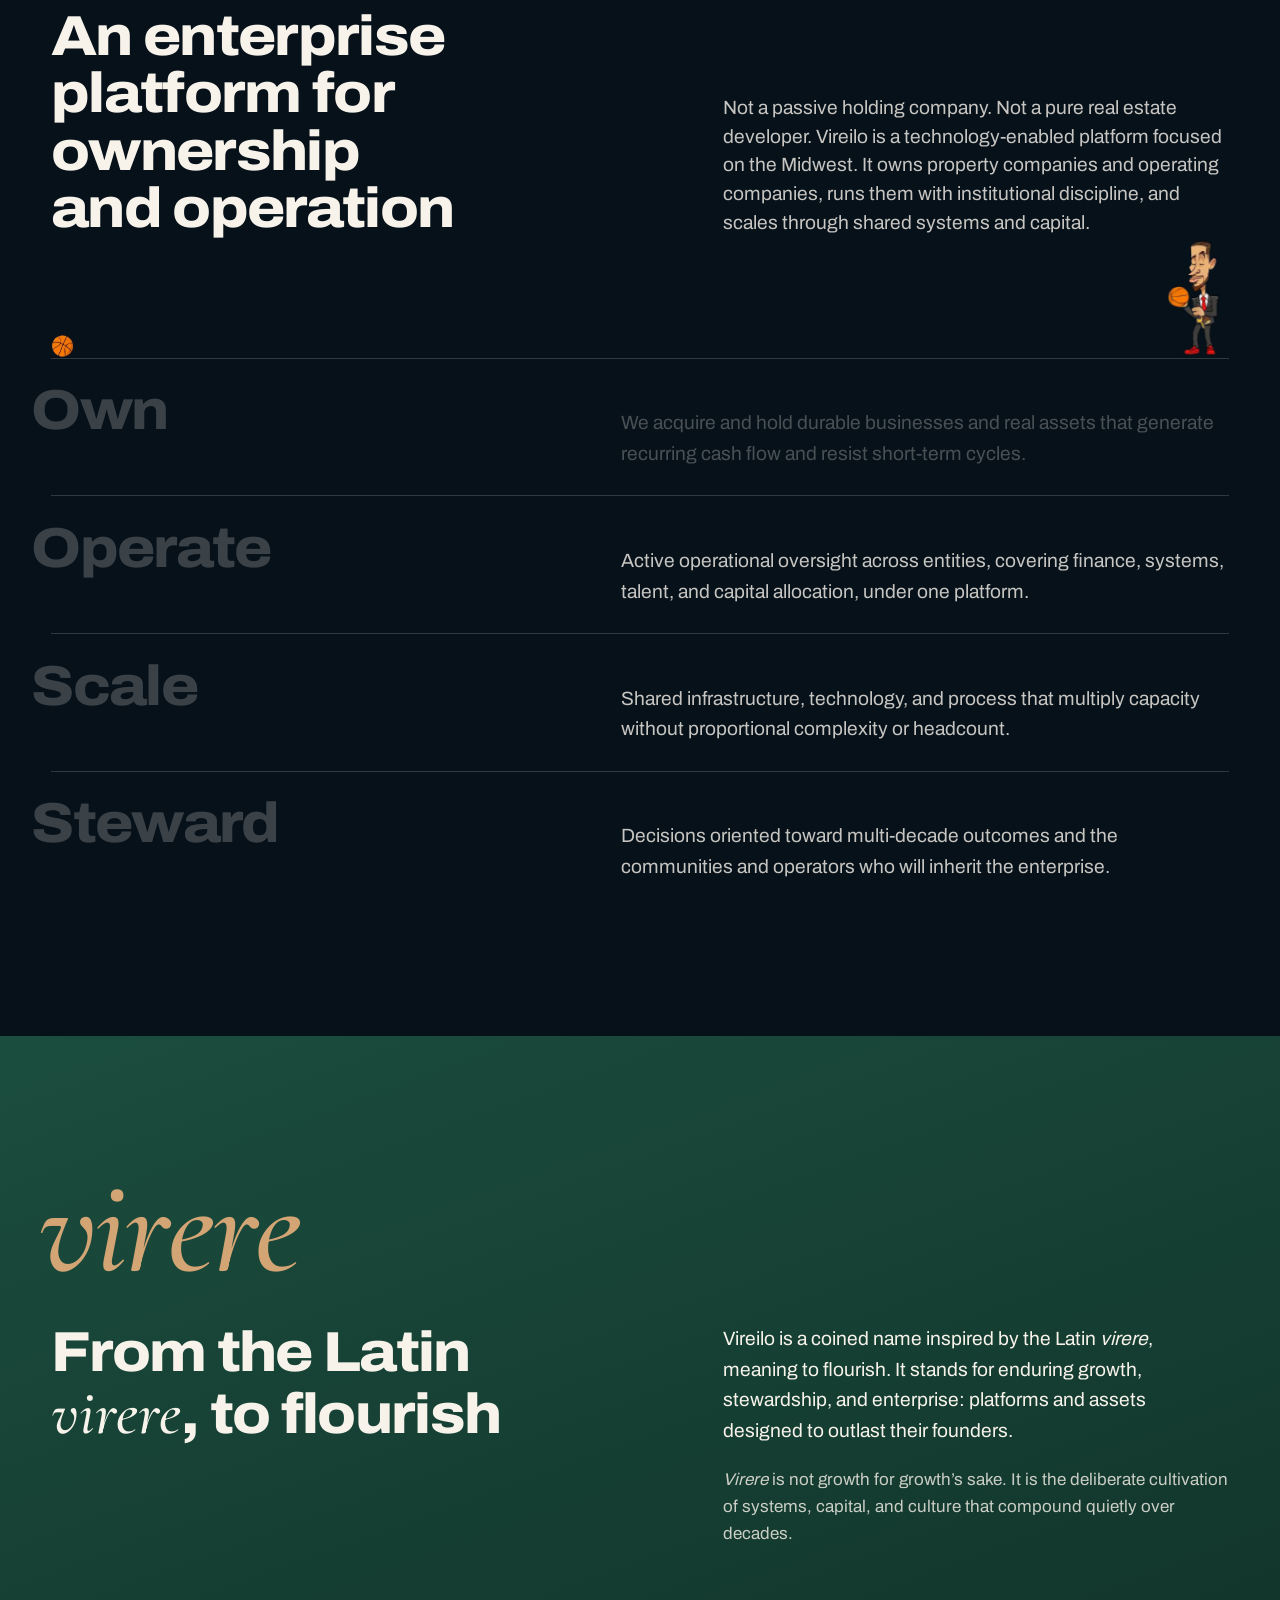
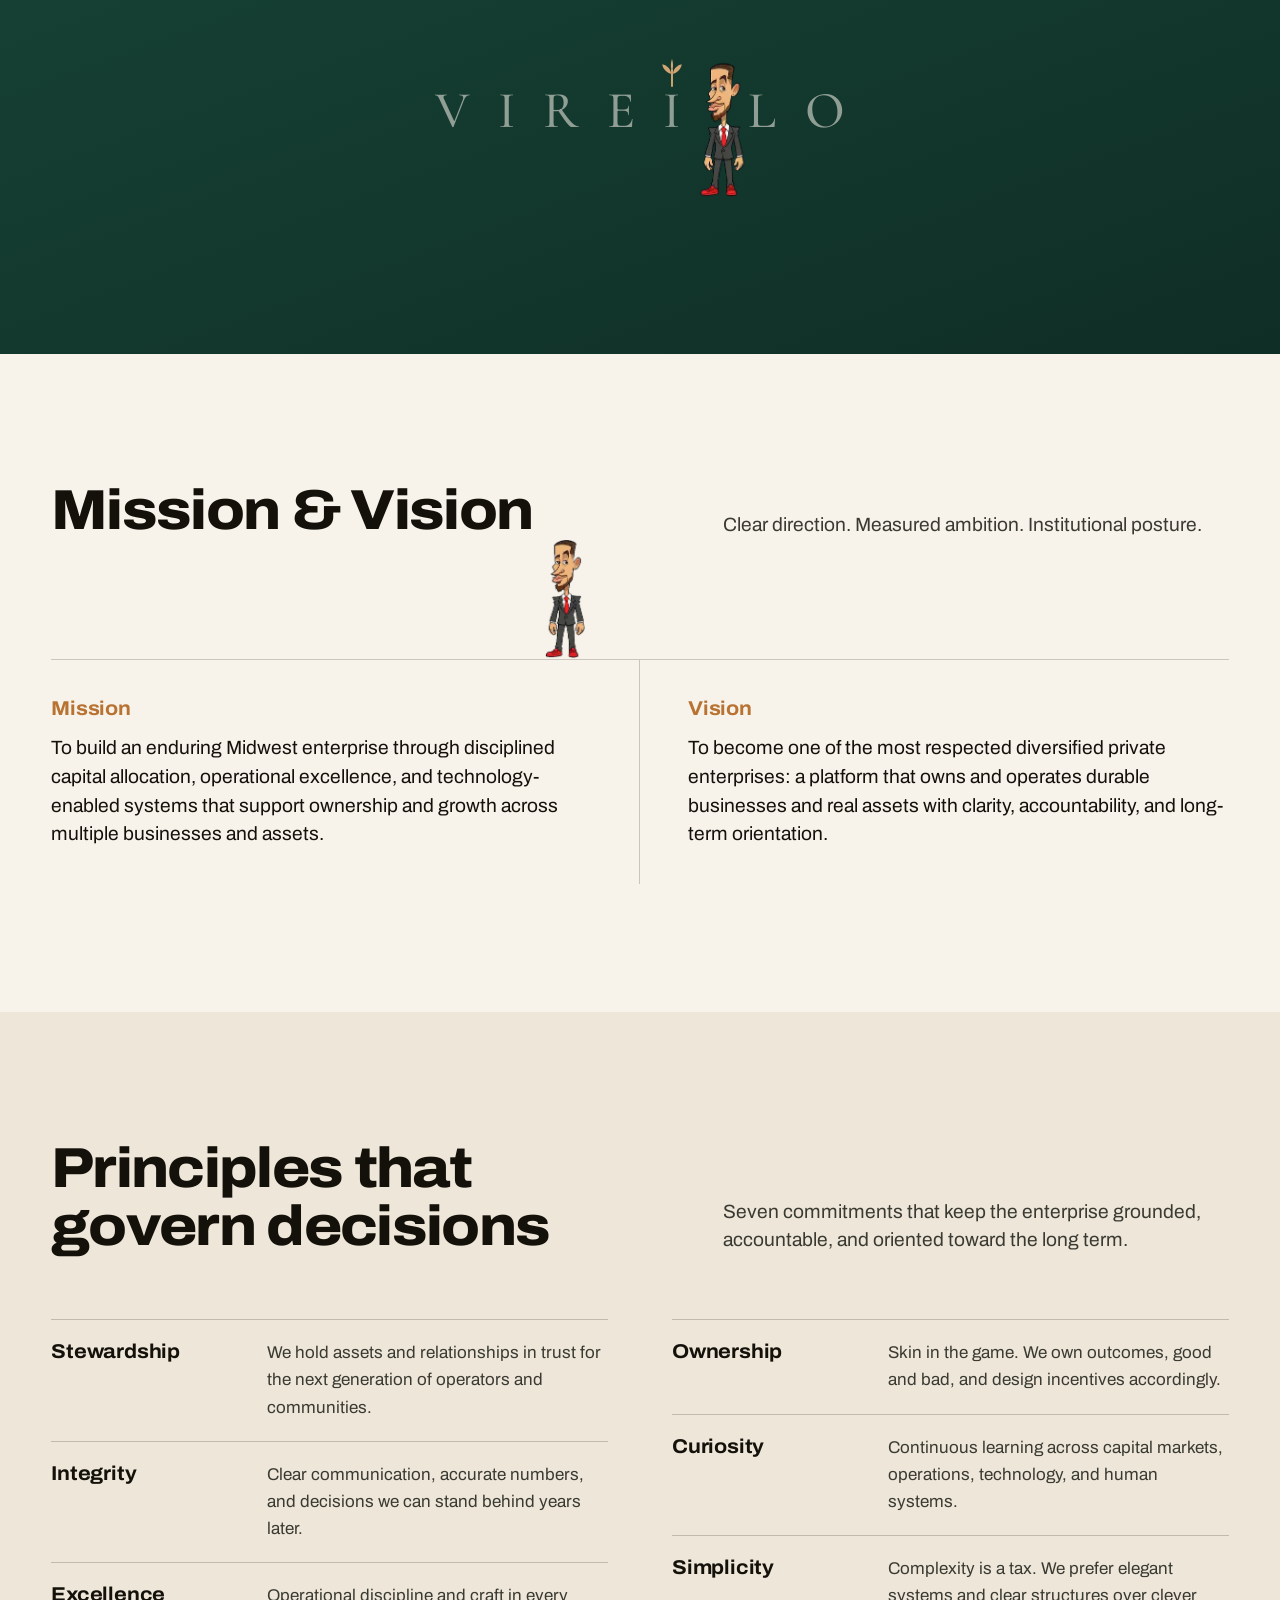
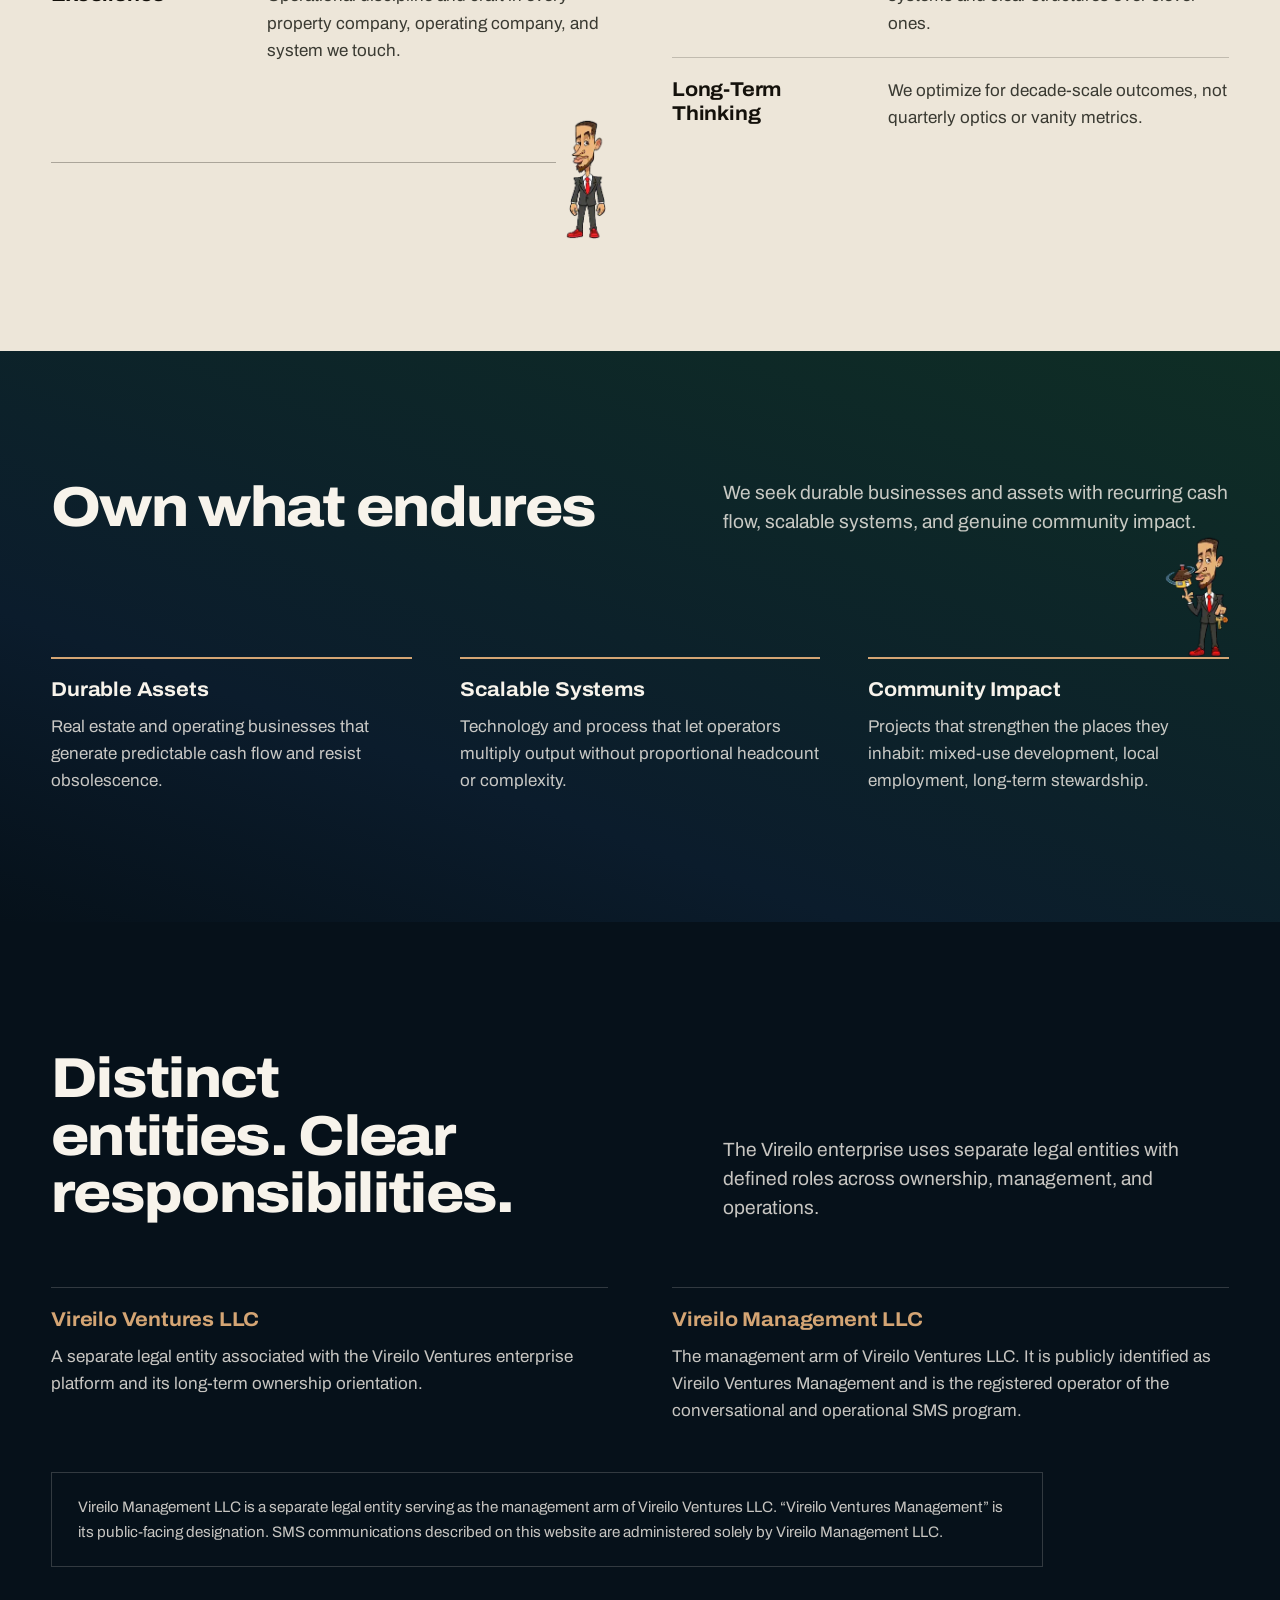
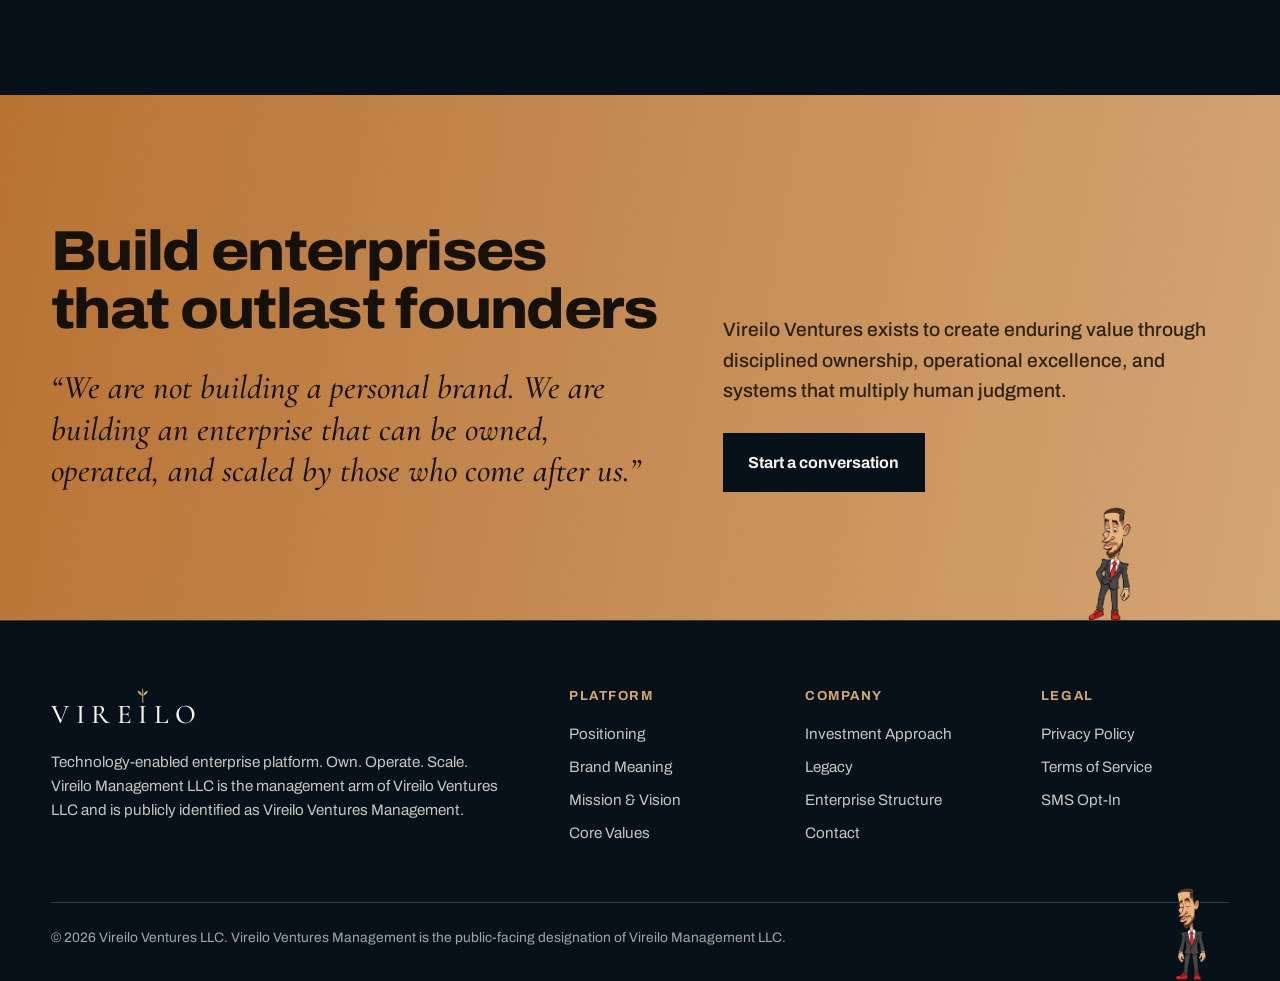
==== commit 6760bac2: "Replace the static cameos with seven section animations One short play-once performance per section:" ====
--- a/index.html
+++ b/index.html
@@ -82,7 +82,7 @@
         <h2 data-r="head">An enterprise platform for ownership and operation</h2>
         <p class="lead" data-r style="--i:1">Not a passive holding company. Not a pure real estate developer. Vireilo is a technology-enabled platform focused on the Midwest. It owns property companies and operating companies, runs them with institutional discipline, and scales through shared systems and capital.</p>
       </div>
-      <div class="cameo cameo-ball" aria-hidden="true" data-roll><img src="assets/char/cameo/ball.webp?v=1" alt="" width="86" height="86" loading="lazy" decoding="async" /></div>
+      <div class="act act-pass" aria-hidden="true"><img class="act-ball" src="assets/char/cameo/ball.webp?v=1" alt="" width="86" height="86" loading="lazy" decoding="async" /><img src="assets/char/cameo/pass-first.webp?v=2" data-play="assets/char/cameo/pass.webp?v=2" data-end="assets/char/cameo/pass-last.webp?v=2" alt="" width="343" height="260" loading="lazy" decoding="async" /></div>
       <ul class="verbs">
         <li data-line style="--i:0"><h3>Own</h3><p>We acquire and hold durable businesses and real assets that generate recurring cash flow and resist short-term cycles.</p></li>
         <li data-line style="--i:1"><h3>Operate</h3><p>Active operational oversight across entities, covering finance, systems, talent, and capital allocation, under one platform.</p></li>
@@ -102,16 +102,19 @@
           <p><em>Virere</em> is not growth for growth’s sake. It is the deliberate cultivation of systems, capital, and culture that compound quietly over decades.</p>
         </div>
       </div>
+      <div class="act act-leaf" aria-hidden="true">
+        <span class="act-wm"><span>V</span><span>I</span><span>R</span><span>E</span><span class="il">I<svg class="leaf" viewBox="0 0 40 40" aria-hidden="true"><path class="stem" d="M20 36 C20 28 20 22 20 16"/><path class="blade b1" d="M20 18 C17 10 20 4 20 2 C20 4 23 10 20 18 Z"/><path class="blade b2" d="M19 21 C12 19 8 13 8 9 C13 10 18 14 19 21 Z"/><path class="blade b3" d="M21 21 C28 19 32 13 32 9 C27 10 22 14 21 21 Z"/></svg><img src="assets/char/cameo/leaf-first.webp?v=2" data-play="assets/char/cameo/leaf.webp?v=2" data-end="assets/char/cameo/leaf-last.webp?v=2" alt="" width="175" height="300" loading="lazy" decoding="async" /></span><span>L</span><span>O</span></span>
+      </div>
     </div>
   </section>
 
   <section class="sec on-light" id="mission">
-    <div class="cameo cameo-peek" aria-hidden="true" data-cameo><img src="assets/char/cameo/peek.webp?v=1" alt="" width="152" height="212" loading="lazy" decoding="async" /></div>
     <div class="in">
       <div class="head">
         <h2 data-r="head">Mission &amp; Vision</h2>
         <p class="lead" data-r style="--i:1">Clear direction. Measured ambition. Institutional posture.</p>
       </div>
+      <div class="act act-look" aria-hidden="true"><img src="assets/char/cameo/look-first.webp?v=2" data-play="assets/char/cameo/look.webp?v=2" data-end="assets/char/cameo/look-last.webp?v=2" alt="" width="197" height="260" loading="lazy" decoding="async" /></div>
       <div class="mv" data-line>
         <div data-r><h3>Mission</h3><p>To build an enduring Midwest enterprise through disciplined capital allocation, operational excellence, and technology-enabled systems that support ownership and growth across multiple businesses and assets.</p></div>
         <div data-r style="--i:1"><h3>Vision</h3><p>To become one of the most respected diversified private enterprises: a platform that owns and operates durable businesses and real assets with clarity, accountability, and long-term orientation.</p></div>
@@ -134,10 +137,7 @@
         <li data-r style="--i:5"><h3>Simplicity</h3><p>Complexity is a tax. We prefer elegant systems and clear structures over clever ones.</p></li>
         <li data-r style="--i:6"><h3>Long-Term Thinking</h3><p>We optimize for decade-scale outcomes, not quarterly optics or vanity metrics.</p></li>
       </ul>
-      <picture class="cameo cameo-idle" aria-hidden="true" data-cameo>
-        <source media="(prefers-reduced-motion: reduce)" srcset="assets/char/cameo/idle-still.webp?v=1" />
-        <img src="assets/char/cameo/idle.webp?v=1" alt="" width="141" height="200" loading="lazy" decoding="async" />
-      </picture>
+      <div class="act act-level" aria-hidden="true"><span class="act-rule"></span><img src="assets/char/cameo/level-first.webp?v=2" data-play="assets/char/cameo/level.webp?v=2" data-end="assets/char/cameo/level-last.webp?v=2" alt="" width="149" height="260" loading="lazy" decoding="async" /></div>
     </div>
   </section>
 
@@ -147,6 +147,7 @@
         <h2 data-r="head">Own what endures</h2>
         <p class="lead" data-r style="--i:1">We seek durable businesses and assets with recurring cash flow, scalable systems, and genuine community impact.</p>
       </div>
+      <div class="act act-house" aria-hidden="true"><img src="assets/char/cameo/house-first.webp?v=2" data-play="assets/char/cameo/house.webp?v=2" data-end="assets/char/cameo/house-last.webp?v=2" alt="" width="148" height="260" loading="lazy" decoding="async" /></div>
       <ul class="three">
         <li data-r style="--i:0"><h3>Durable Assets</h3><p>Real estate and operating businesses that generate predictable cash flow and resist obsolescence.</p></li>
         <li data-r style="--i:1"><h3>Scalable Systems</h3><p>Technology and process that let operators multiply output without proportional headcount or complexity.</p></li>
@@ -184,7 +185,7 @@
   </main>
 
   <footer class="foot">
-    <div class="cameo cameo-foot" aria-hidden="true"><img src="assets/char/cameo/house.webp?v=1" alt="" width="107" height="200" loading="lazy" decoding="async" /></div>
+    <div class="act act-keys" aria-hidden="true"><img src="assets/char/cameo/keys-first.webp?v=2" data-play="assets/char/cameo/keys.webp?v=2" data-end="assets/char/cameo/keys-last.webp?v=2" alt="" width="353" height="260" loading="lazy" decoding="async" /></div>
     <div class="foot-in">
       <div>
         <span class="wm" aria-hidden="true">VIRE<span class="il">I<svg class="leaf" viewBox="0 0 40 40" aria-hidden="true"><path class="stem" pathLength="1" d="M20 36 C20 28 20 22 20 16"/><path class="blade b1" d="M20 18 C17 10 20 4 20 2 C20 4 23 10 20 18 Z"/><path class="blade b2" d="M19 21 C12 19 8 13 8 9 C13 10 18 14 19 21 Z"/><path class="blade b3" d="M21 21 C28 19 32 13 32 9 C27 10 22 14 21 21 Z"/></svg></span>LO</span>
@@ -218,6 +219,7 @@
       </div>
     </div>
     <div class="foot-base">© 2026 Vireilo Ventures LLC. Vireilo Ventures Management is the public-facing designation of Vireilo Management LLC.</div>
+    <div class="act act-exit" aria-hidden="true"><img src="assets/char/cameo/exit-first.webp?v=2" data-play="assets/char/cameo/exit.webp?v=2" data-end="assets/char/cameo/exit-first.webp?v=2" alt="" width="348" height="260" loading="lazy" decoding="async" /></div>
   </footer>
 
   <script src="character.js" defer></script>
--- a/site.css
+++ b/site.css
@@ -143,25 +143,54 @@
   .scene-copy{min-height:5rem}
 }
 
-/* cameos: small appearances of the founder figure down the page. Decorative, never in the way of text. */
-.cameo{pointer-events:none;user-select:none}
-.cameo img{display:block;width:100%;height:auto}
-.cameo-ball{position:relative;height:0}
-.cameo-ball img{position:absolute;left:0;bottom:0;width:1.75rem;will-change:transform}
-#mission,.values .in,.foot{position:relative}
-.cameo-peek{position:absolute;right:clamp(1.5rem,9vw,9rem);bottom:100%;width:4.6rem;height:4.1rem;overflow:hidden}
-.cameo-peek img{transform:translateY(0)}
-.cameo-idle{position:absolute;left:0;bottom:0;width:4.6rem;display:block}
-.cameo-foot{position:absolute;right:clamp(1.5rem,7vw,7rem);bottom:100%;width:2.4rem}
+/* acts: short one-time performances by the founder figure, one per section. Decorative; never over text. */
+.act{--ch:7.5rem;position:relative;pointer-events:none;user-select:none}
+.act img{display:block;height:var(--ch);width:auto;max-width:none}
+.act-pass,.act-house,.act-look{height:3.5rem}
+.act-pass>img:last-child,.act-house>img,.act-look>img{position:absolute;bottom:0}
+.act-pass>img:last-child{right:0}
+.act-ball{position:absolute;bottom:0;right:calc(var(--ch)*1.32);height:1.5rem!important;opacity:0}
+.act-house>img{right:0}
+.act-look>img{left:40%}
+.act-leaf{--ch:9rem;margin-top:clamp(3rem,6vw,5rem);padding-top:calc(var(--ch)*.42);padding-bottom:calc(var(--ch)*.62);display:flex;justify-content:center}
+.act-wm{font-family:var(--serif);font-weight:500;font-size:calc(var(--ch)*.36);line-height:1;display:inline-flex;color:rgba(247,243,235,.55);white-space:nowrap}
+.act-wm>span{margin-right:.55em}
+.act-wm>span:last-child{margin-right:0}
+.act-wm .il{position:relative;margin-right:calc(var(--ch)*.47)}
+.act-wm .leaf{position:absolute;left:50%;bottom:92%;width:.62em;height:.62em;transform:translateX(-50%);color:var(--copper-light);overflow:visible}
+.act-wm .leaf .stem{fill:none;stroke:currentColor;stroke-width:2.4;stroke-linecap:round}
+.act-wm .leaf .blade{fill:currentColor}
+.act-wm img{position:absolute;left:calc(50% - var(--ch)*.035);top:calc(-.23em - var(--ch)*.137)}
+.values .in,.foot{position:relative}
+.values .in{padding-bottom:4.5rem}
+.act-level{position:absolute;left:0;bottom:-1rem;width:calc(50% - 1.5rem);display:flex;justify-content:flex-end}
+.act-rule{position:absolute;left:0;right:calc(var(--ch)*.5);top:36%;height:1px;background:rgba(20,17,11,.3);transform-origin:left}
+.act-keys{position:absolute;right:clamp(.5rem,5vw,5rem);bottom:100%}
+.act-exit{--ch:6rem;position:absolute;right:0;bottom:0}
+.foot{overflow-x:clip}
 @media (max-width:60rem){
-  .cameo-idle{position:static;margin:2rem 0 0 auto;width:3.8rem}
-  .cameo-peek{width:3.8rem;height:3.4rem}
+  .act{--ch:6rem}
+  .act-leaf{--ch:6.5rem}
+  .act-pass,.act-house,.act-look{height:6.5rem}
+  .act-look>img{left:auto;right:0}
+  .values .in{padding-bottom:0}
+  .act-level{position:relative;bottom:auto;width:100%;margin-top:1.5rem}
+  .act-exit{--ch:4.5rem;position:relative;display:flex;justify-content:flex-end;margin:0 calc(var(--pad)*-1) -1rem 0;order:9}
 }
 @media (prefers-reduced-motion:no-preference){
-  .js .cameo-peek img{transform:translateY(100%);transition:transform 1.1s var(--ease) .5s}
-  .js .cameo-peek.seen img{transform:translateY(0)}
-  .js .cameo-idle{opacity:0;transition:opacity .9s ease .6s}
-  .js .cameo-idle.seen{opacity:1}
+  .js .act-wm .leaf{opacity:0;transform:translateX(-50%) scale(.2);transform-origin:50% 100%;transition:opacity .5s ease 4.6s,transform 1s var(--ease) 4.6s}
+  .js .act.on .act-wm .leaf{opacity:1;transform:translateX(-50%) scale(1)}
+  .js .act-rule{transform:rotate(2.2deg);transition:transform 1.5s var(--ease) 1.7s}
+  .js .act.on .act-rule{transform:none}
+  .js .act.on .act-ball{animation:passroll 2.6s cubic-bezier(.2,.6,.3,1) 3.05s both}
+  @keyframes passroll{
+    0%{opacity:1;transform:translate3d(0,calc(var(--ch)*-.42),0) rotate(0)}
+    12%{opacity:1;transform:translate3d(-3rem,0,0) rotate(-120deg)}
+    22%{transform:translate3d(-6rem,-1.1rem,0) rotate(-240deg)}
+    32%{transform:translate3d(-9rem,0,0) rotate(-360deg)}
+    100%{opacity:1;transform:translate3d(calc(-100cqw + var(--ch)*1.32 + 1.5rem),0,0) rotate(-1500deg)}
+  }
+  .act-pass{container-type:inline-size}
 }
 
 /* footer */
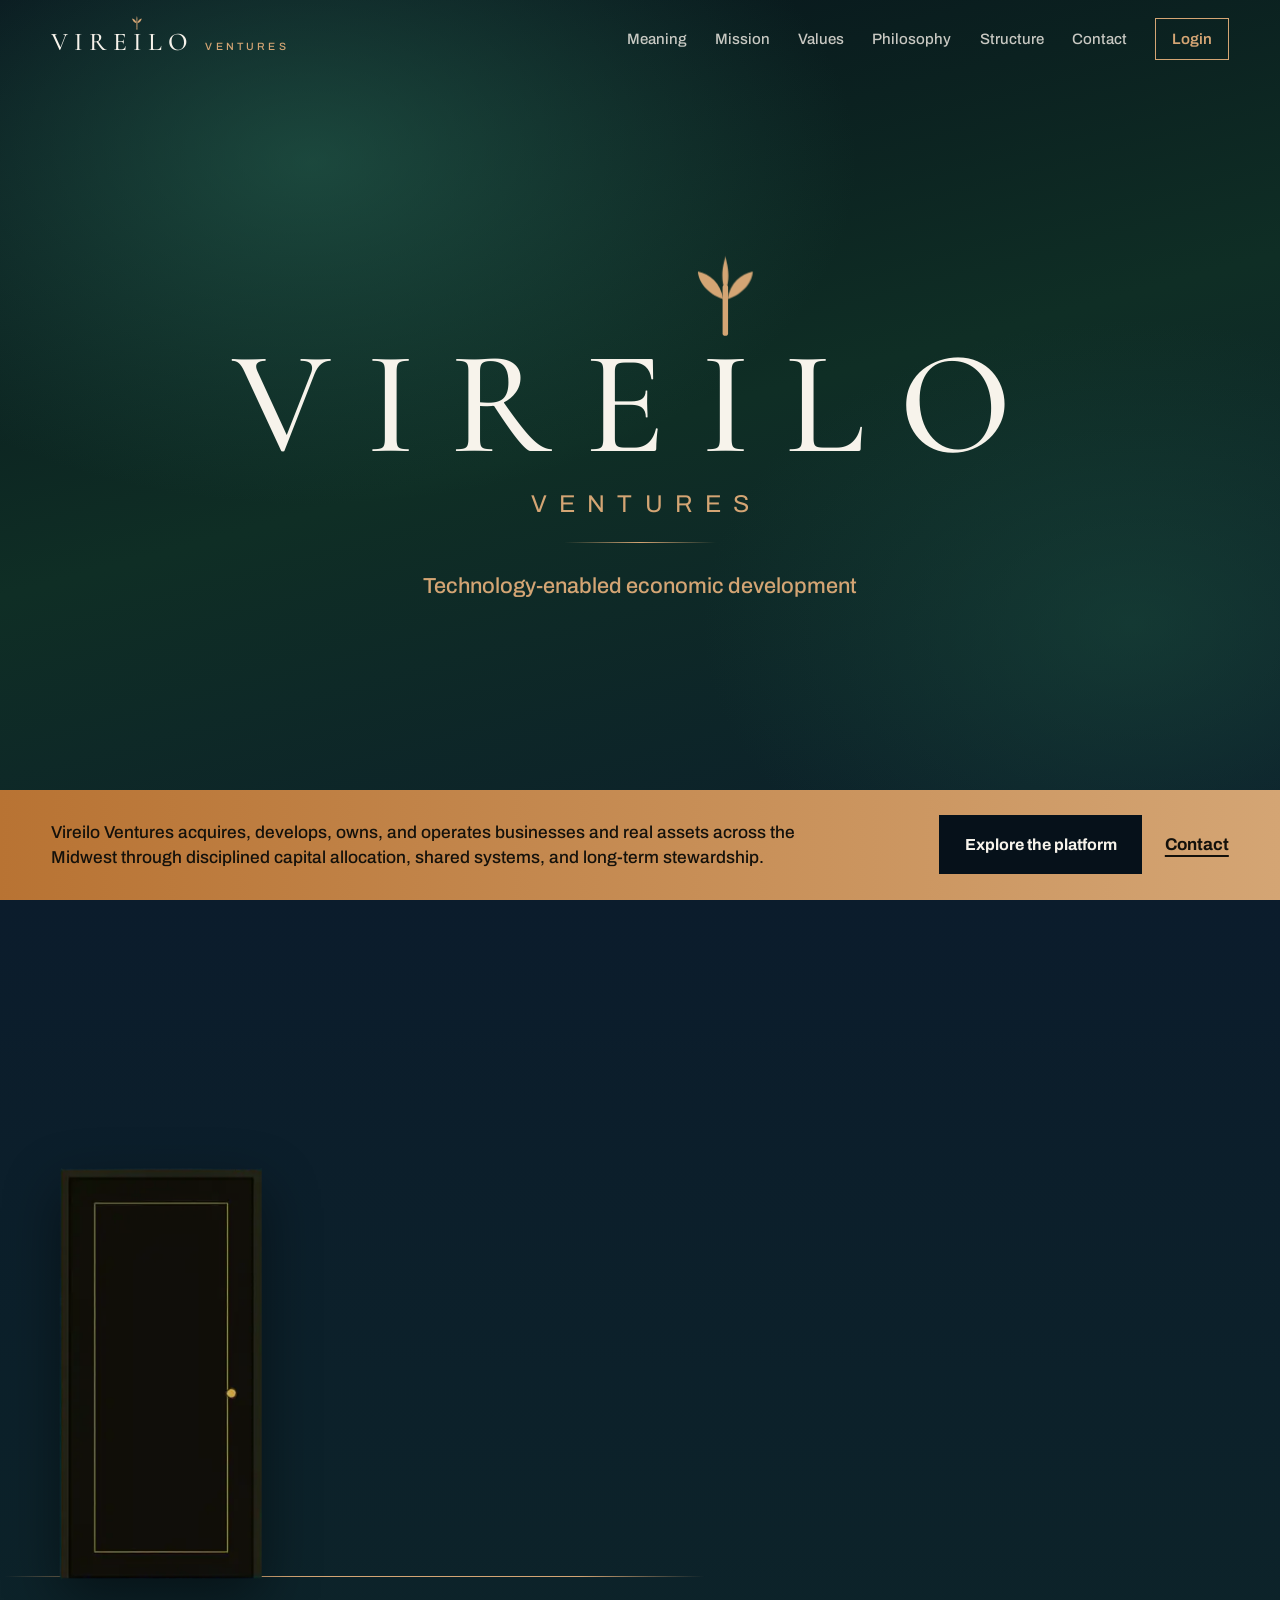
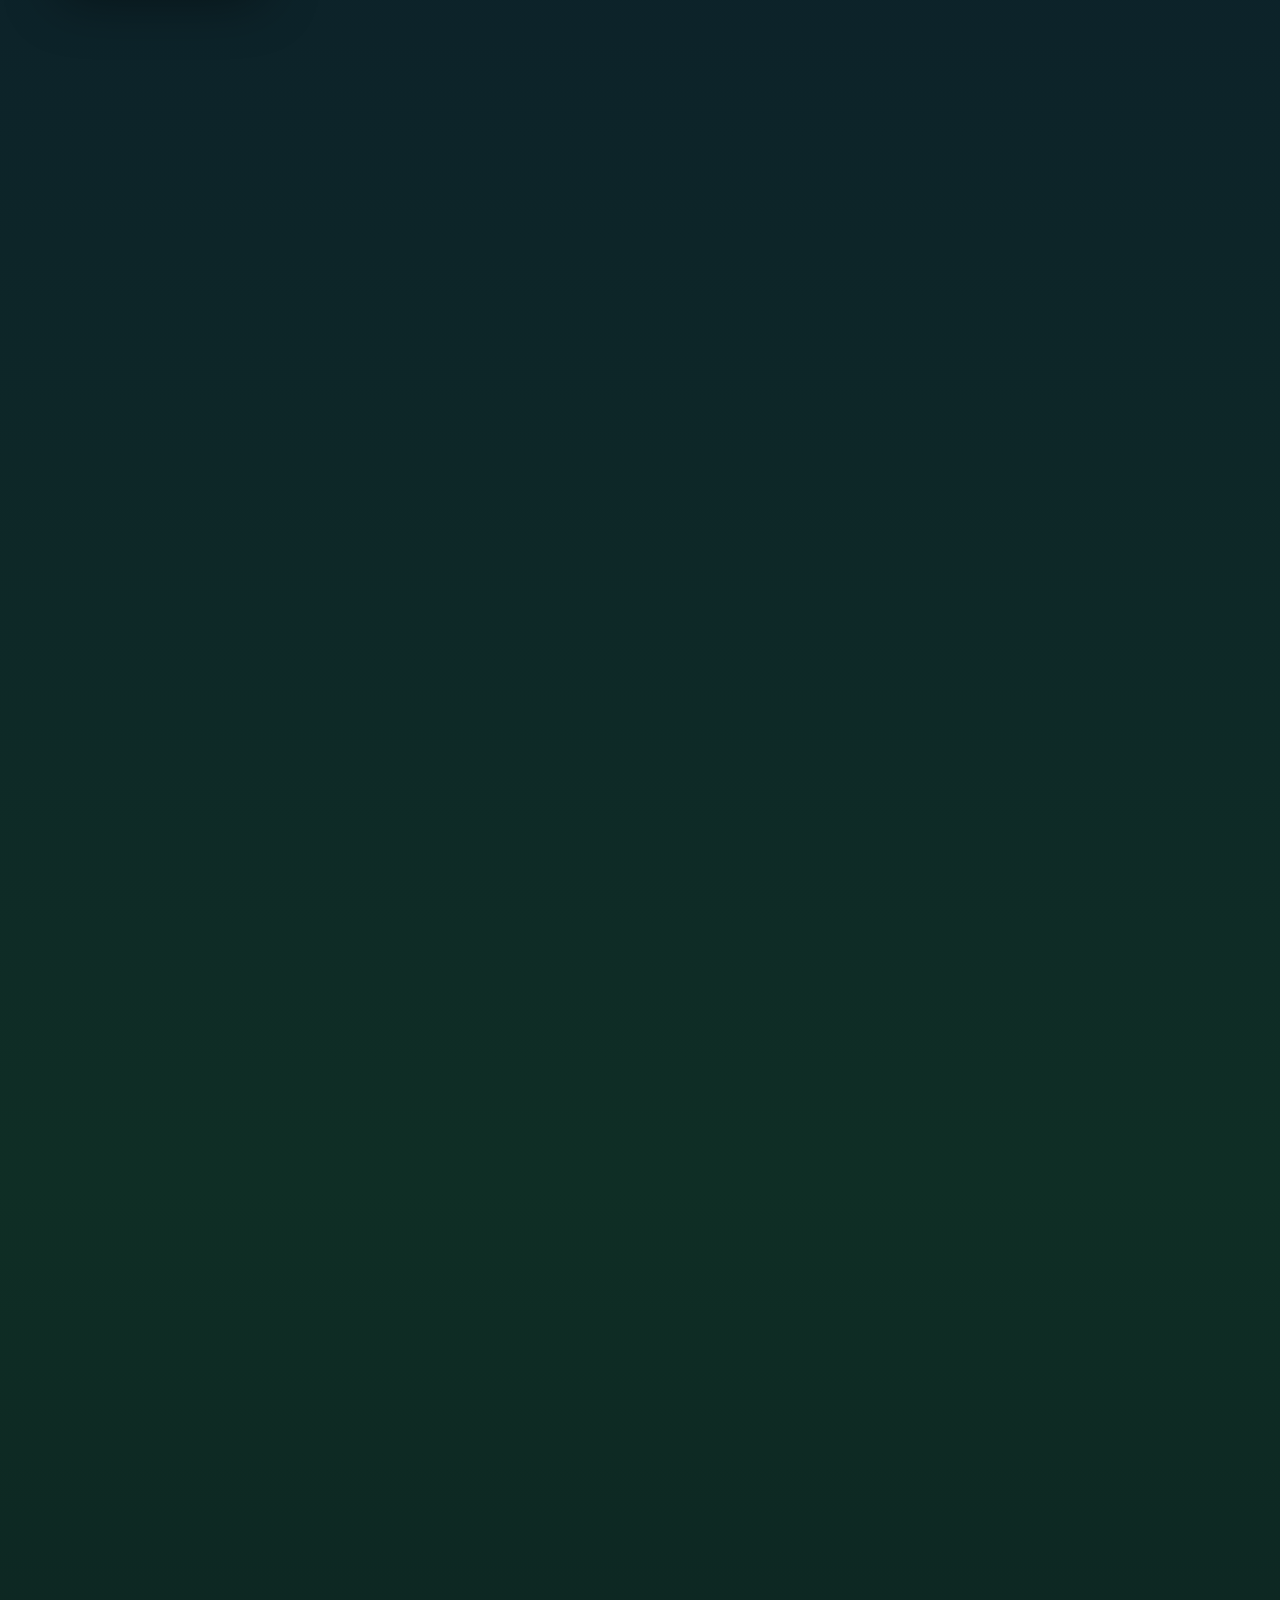
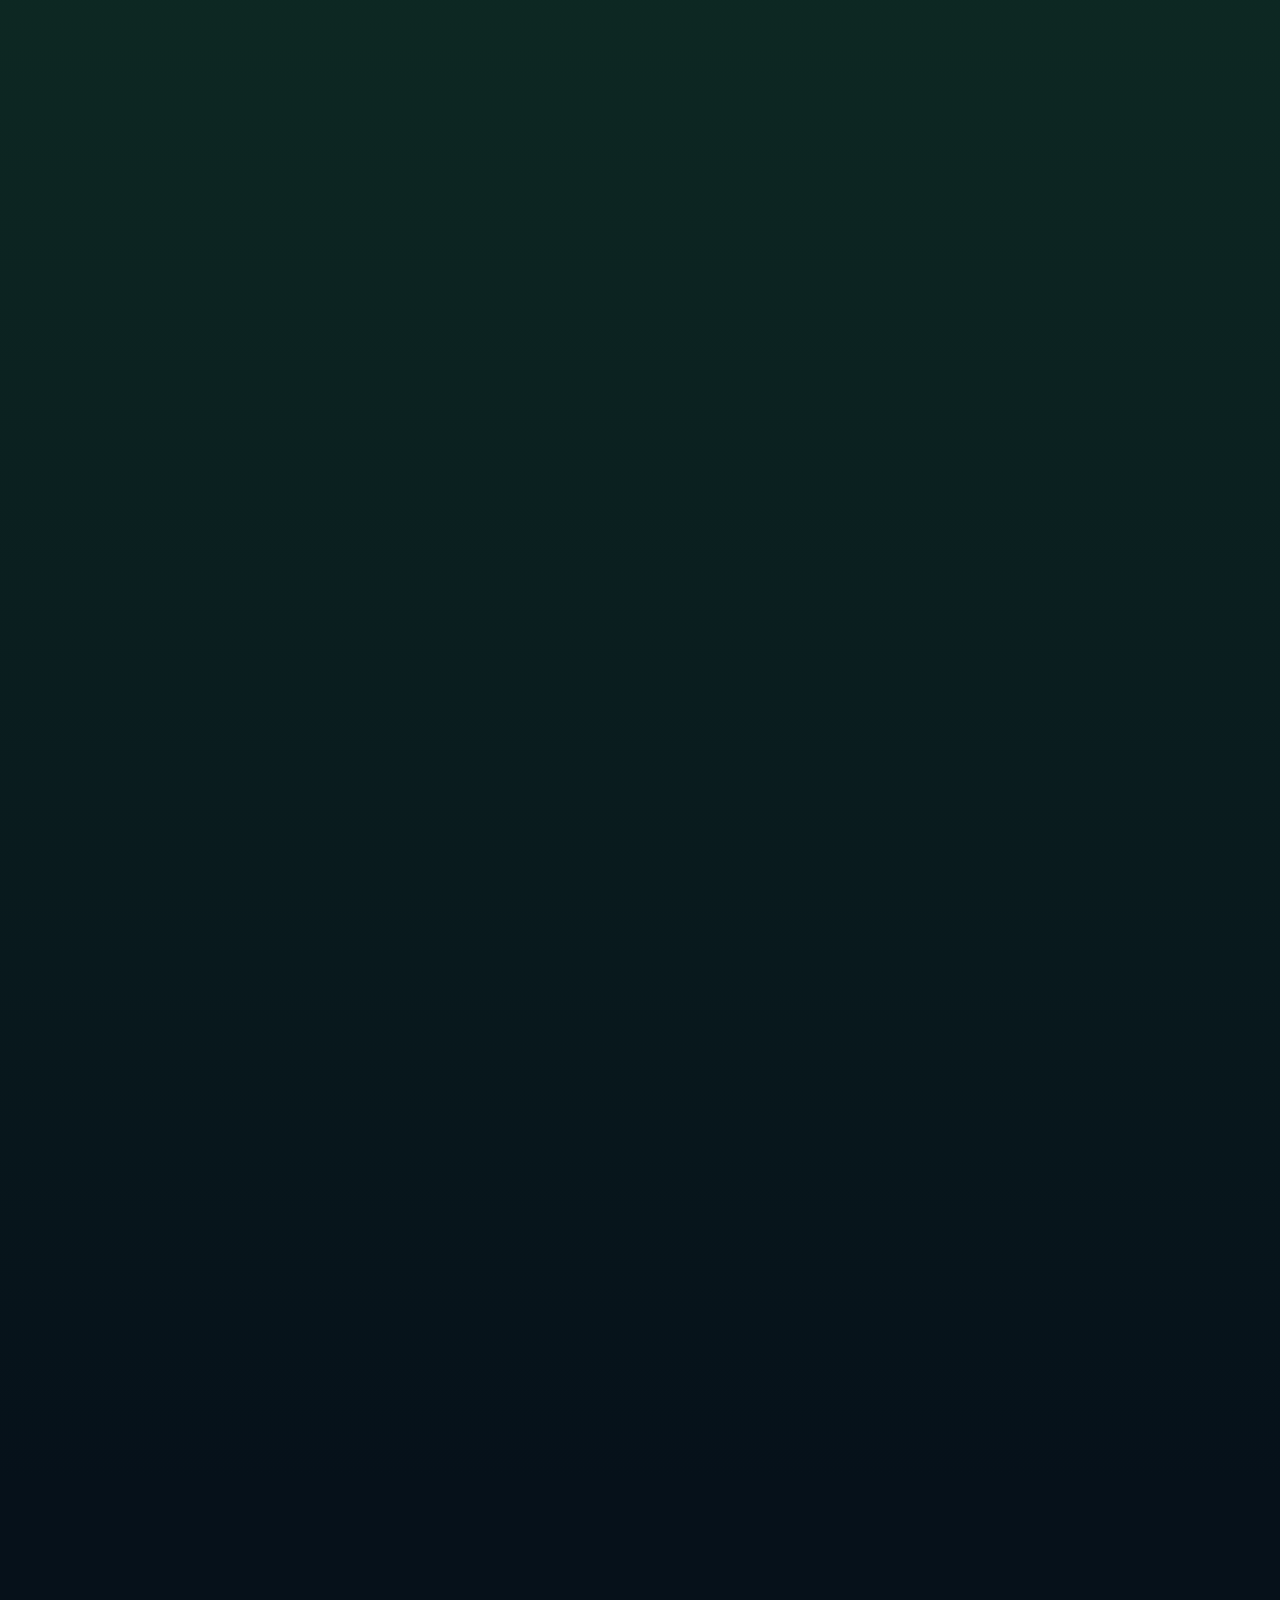
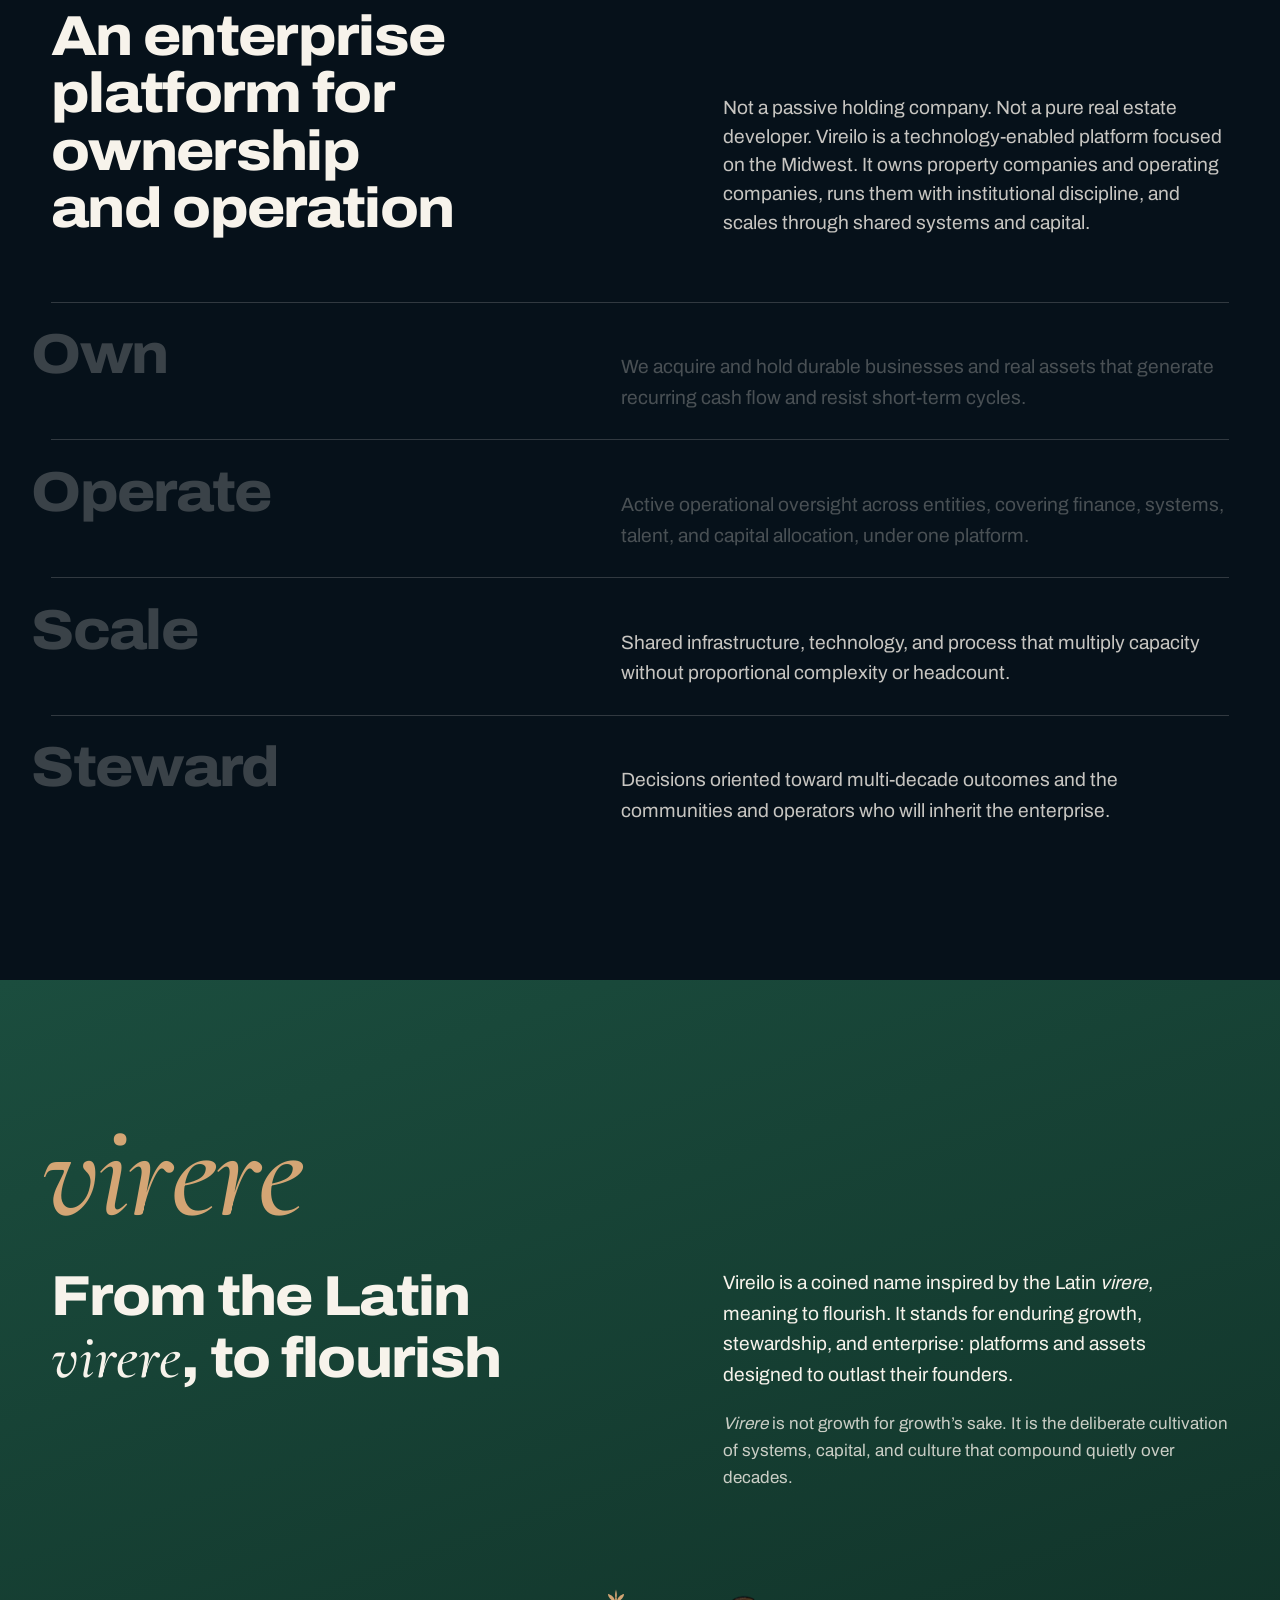
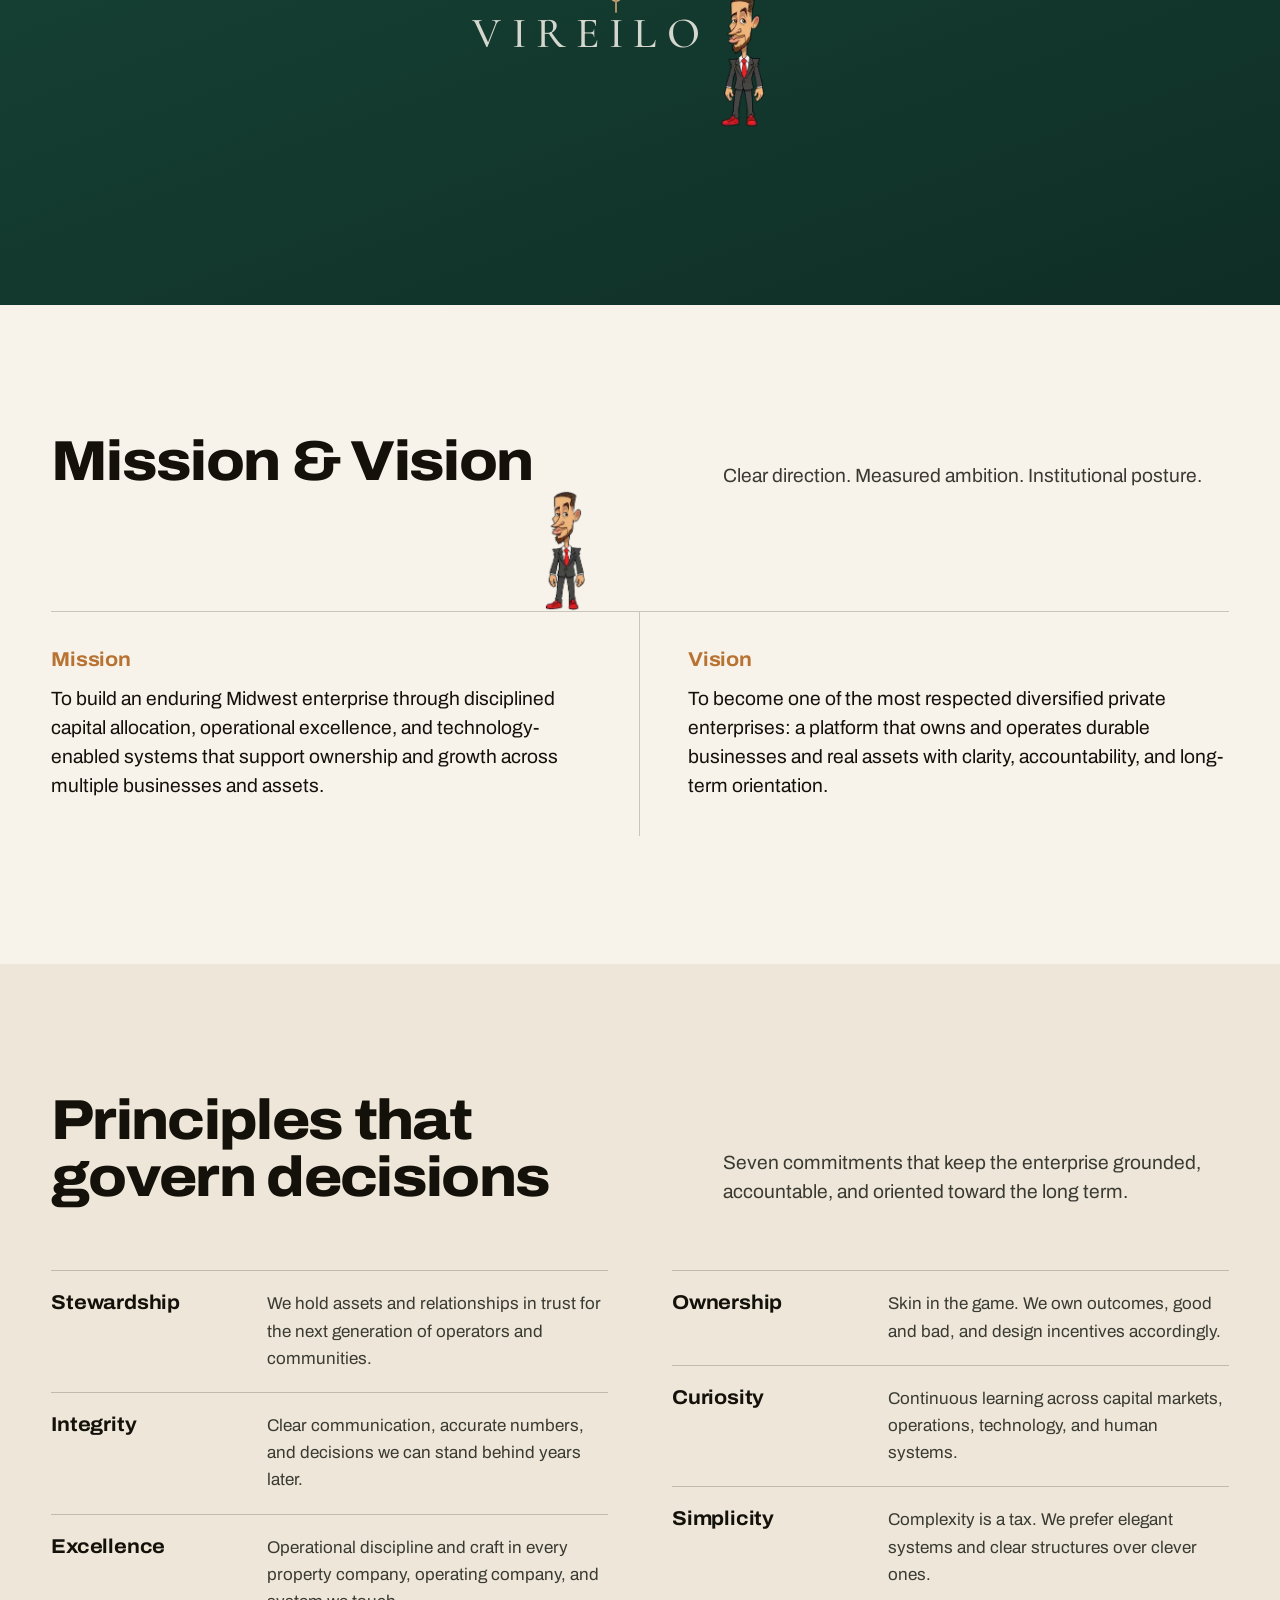
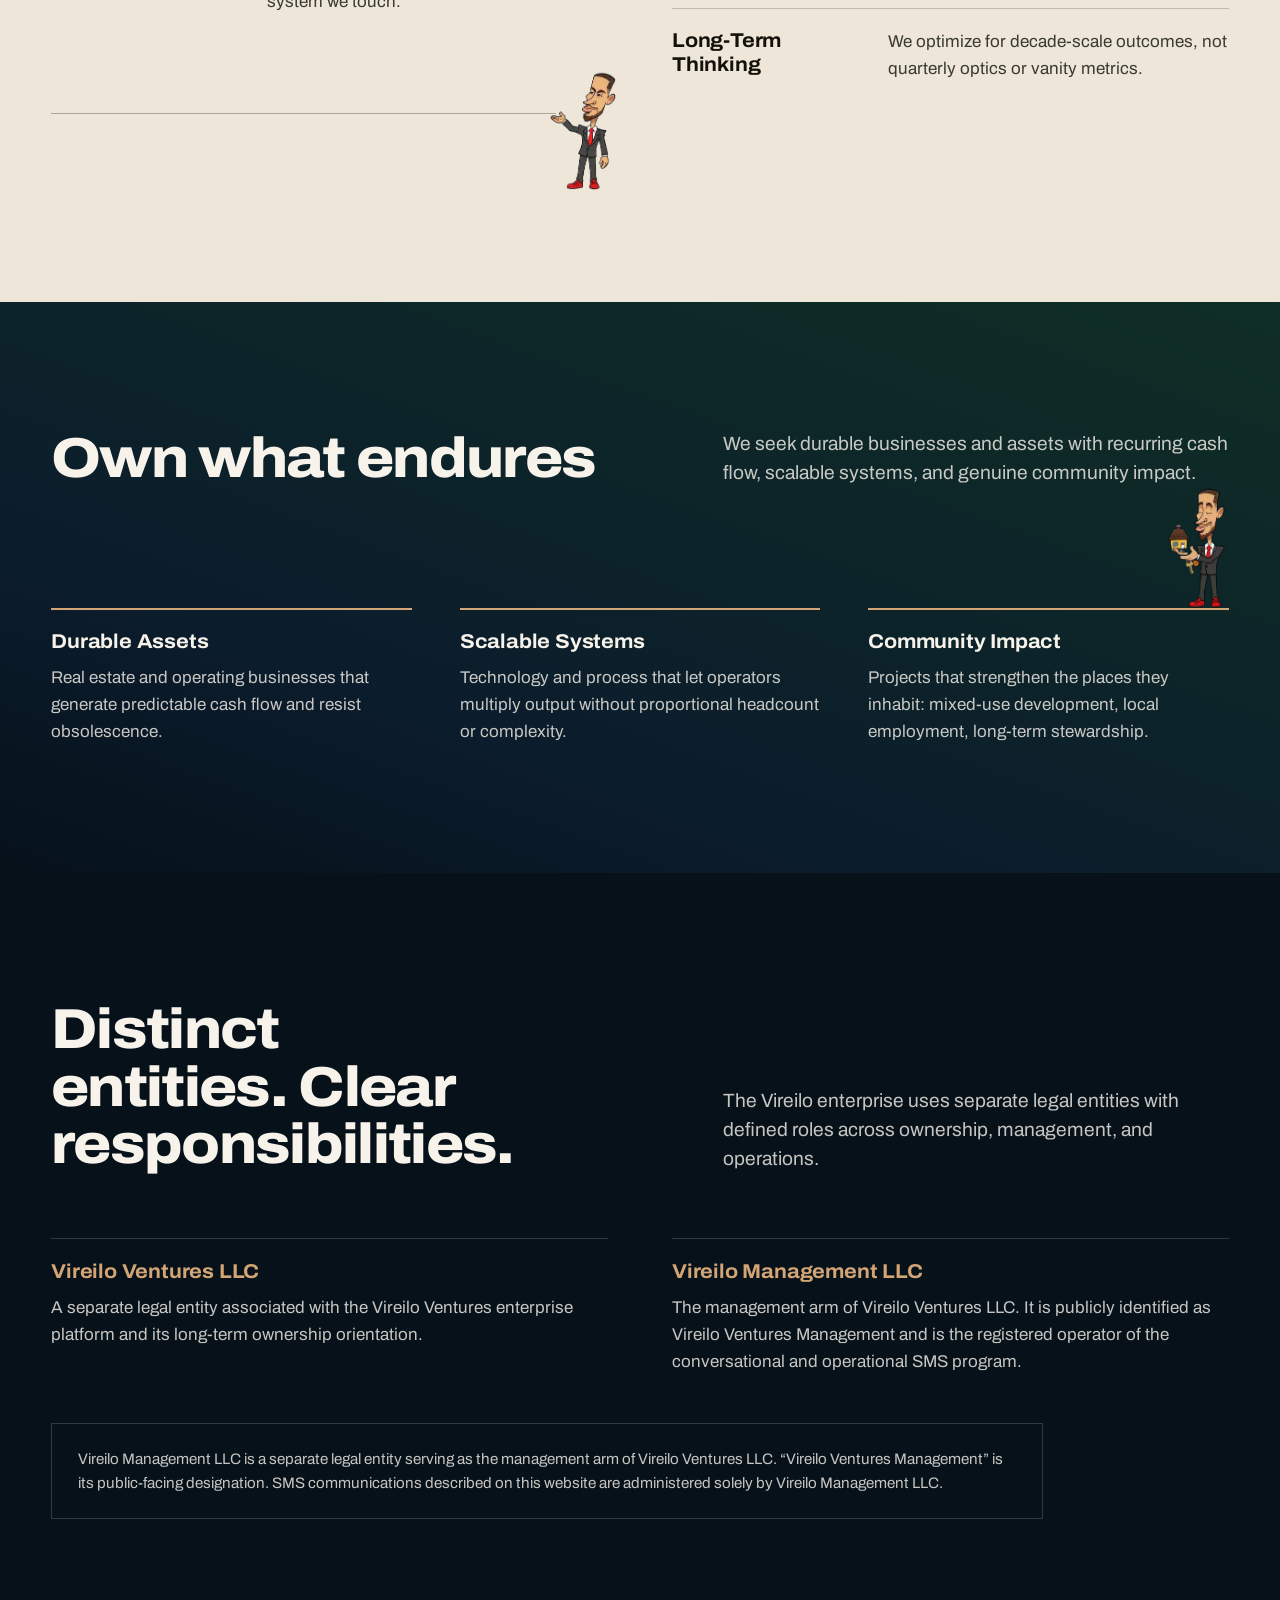
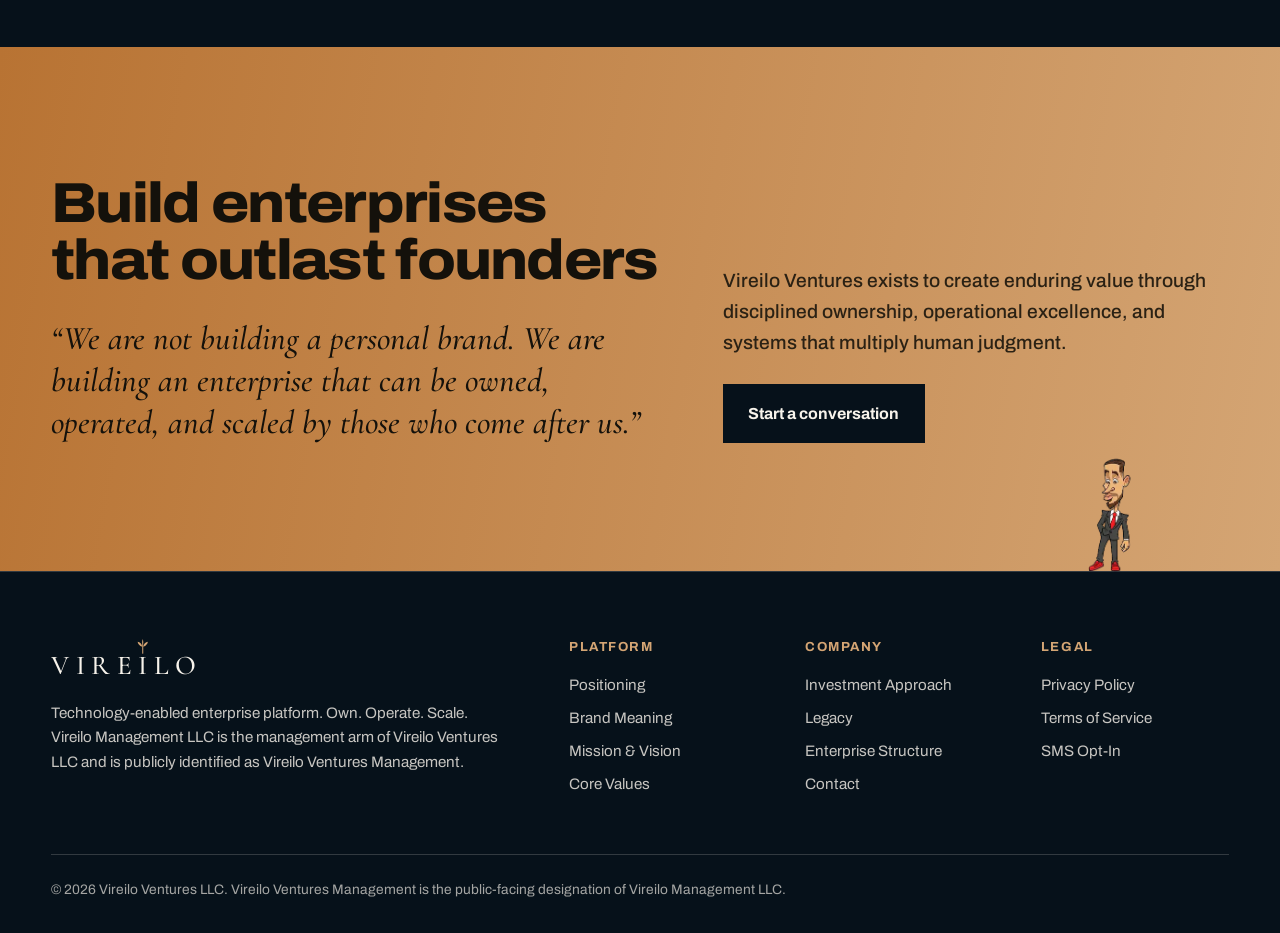
==== commit 9e71604c: "Rework the leaf act as a walk-up; drop the bounce pass and footer exit He now walks up to the wordma" ====
--- a/index.html
+++ b/index.html
@@ -82,7 +82,6 @@
         <h2 data-r="head">An enterprise platform for ownership and operation</h2>
         <p class="lead" data-r style="--i:1">Not a passive holding company. Not a pure real estate developer. Vireilo is a technology-enabled platform focused on the Midwest. It owns property companies and operating companies, runs them with institutional discipline, and scales through shared systems and capital.</p>
       </div>
-      <div class="act act-pass" aria-hidden="true"><img class="act-ball" src="assets/char/cameo/ball.webp?v=1" alt="" width="86" height="86" loading="lazy" decoding="async" /><img src="assets/char/cameo/pass-first.webp?v=2" data-play="assets/char/cameo/pass.webp?v=2" data-end="assets/char/cameo/pass-last.webp?v=2" alt="" width="343" height="260" loading="lazy" decoding="async" /></div>
       <ul class="verbs">
         <li data-line style="--i:0"><h3>Own</h3><p>We acquire and hold durable businesses and real assets that generate recurring cash flow and resist short-term cycles.</p></li>
         <li data-line style="--i:1"><h3>Operate</h3><p>Active operational oversight across entities, covering finance, systems, talent, and capital allocation, under one platform.</p></li>
@@ -103,7 +102,7 @@
         </div>
       </div>
       <div class="act act-leaf" aria-hidden="true">
-        <span class="act-wm"><span>V</span><span>I</span><span>R</span><span>E</span><span class="il">I<svg class="leaf" viewBox="0 0 40 40" aria-hidden="true"><path class="stem" d="M20 36 C20 28 20 22 20 16"/><path class="blade b1" d="M20 18 C17 10 20 4 20 2 C20 4 23 10 20 18 Z"/><path class="blade b2" d="M19 21 C12 19 8 13 8 9 C13 10 18 14 19 21 Z"/><path class="blade b3" d="M21 21 C28 19 32 13 32 9 C27 10 22 14 21 21 Z"/></svg><img src="assets/char/cameo/leaf-first.webp?v=2" data-play="assets/char/cameo/leaf.webp?v=2" data-end="assets/char/cameo/leaf-last.webp?v=2" alt="" width="175" height="300" loading="lazy" decoding="async" /></span><span>L</span><span>O</span></span>
+        <span class="act-wm"><span>V</span><span>I</span><span>R</span><span>E</span><span class="il">I<svg class="leaf" viewBox="0 0 40 40" aria-hidden="true"><path class="stem" d="M20 36 C20 28 20 22 20 16"/><path class="blade b1" d="M20 18 C17 10 20 4 20 2 C20 4 23 10 20 18 Z"/><path class="blade b2" d="M19 21 C12 19 8 13 8 9 C13 10 18 14 19 21 Z"/><path class="blade b3" d="M21 21 C28 19 32 13 32 9 C27 10 22 14 21 21 Z"/></svg><img src="assets/char/cameo/walk-first.webp?v=3" data-play="assets/char/cameo/walk.webp?v=3" data-end="assets/char/cameo/walk-last.webp?v=3" alt="" width="362" height="320" loading="lazy" decoding="async" /></span><span>L</span><span>O</span></span>
       </div>
     </div>
   </section>
@@ -219,7 +218,6 @@
       </div>
     </div>
     <div class="foot-base">© 2026 Vireilo Ventures LLC. Vireilo Ventures Management is the public-facing designation of Vireilo Management LLC.</div>
-    <div class="act act-exit" aria-hidden="true"><img src="assets/char/cameo/exit-first.webp?v=2" data-play="assets/char/cameo/exit.webp?v=2" data-end="assets/char/cameo/exit-first.webp?v=2" alt="" width="348" height="260" loading="lazy" decoding="async" /></div>
   </footer>
 
   <script src="character.js" defer></script>
--- a/site.css
+++ b/site.css
@@ -146,51 +146,38 @@
 /* acts: short one-time performances by the founder figure, one per section. Decorative; never over text. */
 .act{--ch:7.5rem;position:relative;pointer-events:none;user-select:none}
 .act img{display:block;height:var(--ch);width:auto;max-width:none}
-.act-pass,.act-house,.act-look{height:3.5rem}
-.act-pass>img:last-child,.act-house>img,.act-look>img{position:absolute;bottom:0}
-.act-pass>img:last-child{right:0}
-.act-ball{position:absolute;bottom:0;right:calc(var(--ch)*1.32);height:1.5rem!important;opacity:0}
+.act-house,.act-look{height:3.5rem}
+.act-house>img,.act-look>img{position:absolute;bottom:0}
 .act-house>img{right:0}
 .act-look>img{left:40%}
-.act-leaf{--ch:9rem;margin-top:clamp(3rem,6vw,5rem);padding-top:calc(var(--ch)*.42);padding-bottom:calc(var(--ch)*.62);display:flex;justify-content:center}
-.act-wm{font-family:var(--serif);font-weight:500;font-size:calc(var(--ch)*.36);line-height:1;display:inline-flex;color:rgba(247,243,235,.55);white-space:nowrap}
-.act-wm>span{margin-right:.55em}
+.act-leaf{--ch:9rem;margin-top:clamp(3rem,6vw,5rem);padding:calc(var(--ch)*.3) calc(var(--ch)*.75) calc(var(--ch)*.85) 0;display:flex;justify-content:center}
+.act-wm{font-family:var(--serif);font-weight:500;font-size:calc(var(--ch)*.3);line-height:1;display:inline-flex;color:rgba(247,243,235,.85);white-space:nowrap}
+.act-wm>span{margin-right:.24em}
 .act-wm>span:last-child{margin-right:0}
-.act-wm .il{position:relative;margin-right:calc(var(--ch)*.47)}
+.act-wm .il{position:relative}
 .act-wm .leaf{position:absolute;left:50%;bottom:92%;width:.62em;height:.62em;transform:translateX(-50%);color:var(--copper-light);overflow:visible}
 .act-wm .leaf .stem{fill:none;stroke:currentColor;stroke-width:2.4;stroke-linecap:round}
 .act-wm .leaf .blade{fill:currentColor}
-.act-wm img{position:absolute;left:calc(50% - var(--ch)*.035);top:calc(-.23em - var(--ch)*.137)}
+.act-wm img{position:absolute;left:calc(50% - var(--ch)*.064);top:calc(-.23em - var(--ch)*.113)}
 .values .in,.foot{position:relative}
 .values .in{padding-bottom:4.5rem}
 .act-level{position:absolute;left:0;bottom:-1rem;width:calc(50% - 1.5rem);display:flex;justify-content:flex-end}
 .act-rule{position:absolute;left:0;right:calc(var(--ch)*.5);top:36%;height:1px;background:rgba(20,17,11,.3);transform-origin:left}
 .act-keys{position:absolute;right:clamp(.5rem,5vw,5rem);bottom:100%}
-.act-exit{--ch:6rem;position:absolute;right:0;bottom:0}
 .foot{overflow-x:clip}
 @media (max-width:60rem){
   .act{--ch:6rem}
   .act-leaf{--ch:6.5rem}
-  .act-pass,.act-house,.act-look{height:6.5rem}
+  .act-house,.act-look{height:6.5rem}
   .act-look>img{left:auto;right:0}
   .values .in{padding-bottom:0}
   .act-level{position:relative;bottom:auto;width:100%;margin-top:1.5rem}
-  .act-exit{--ch:4.5rem;position:relative;display:flex;justify-content:flex-end;margin:0 calc(var(--pad)*-1) -1rem 0;order:9}
 }
 @media (prefers-reduced-motion:no-preference){
-  .js .act-wm .leaf{opacity:0;transform:translateX(-50%) scale(.2);transform-origin:50% 100%;transition:opacity .5s ease 4.6s,transform 1s var(--ease) 4.6s}
+  .js .act-wm .leaf{opacity:0;transform:translateX(-50%) scale(.2);transform-origin:50% 100%;transition:opacity .5s ease 6s,transform 1s var(--ease) 6s}
   .js .act.on .act-wm .leaf{opacity:1;transform:translateX(-50%) scale(1)}
   .js .act-rule{transform:rotate(2.2deg);transition:transform 1.5s var(--ease) 1.7s}
   .js .act.on .act-rule{transform:none}
-  .js .act.on .act-ball{animation:passroll 2.6s cubic-bezier(.2,.6,.3,1) 3.05s both}
-  @keyframes passroll{
-    0%{opacity:1;transform:translate3d(0,calc(var(--ch)*-.42),0) rotate(0)}
-    12%{opacity:1;transform:translate3d(-3rem,0,0) rotate(-120deg)}
-    22%{transform:translate3d(-6rem,-1.1rem,0) rotate(-240deg)}
-    32%{transform:translate3d(-9rem,0,0) rotate(-360deg)}
-    100%{opacity:1;transform:translate3d(calc(-100cqw + var(--ch)*1.32 + 1.5rem),0,0) rotate(-1500deg)}
-  }
-  .act-pass{container-type:inline-size}
 }
 
 /* footer */
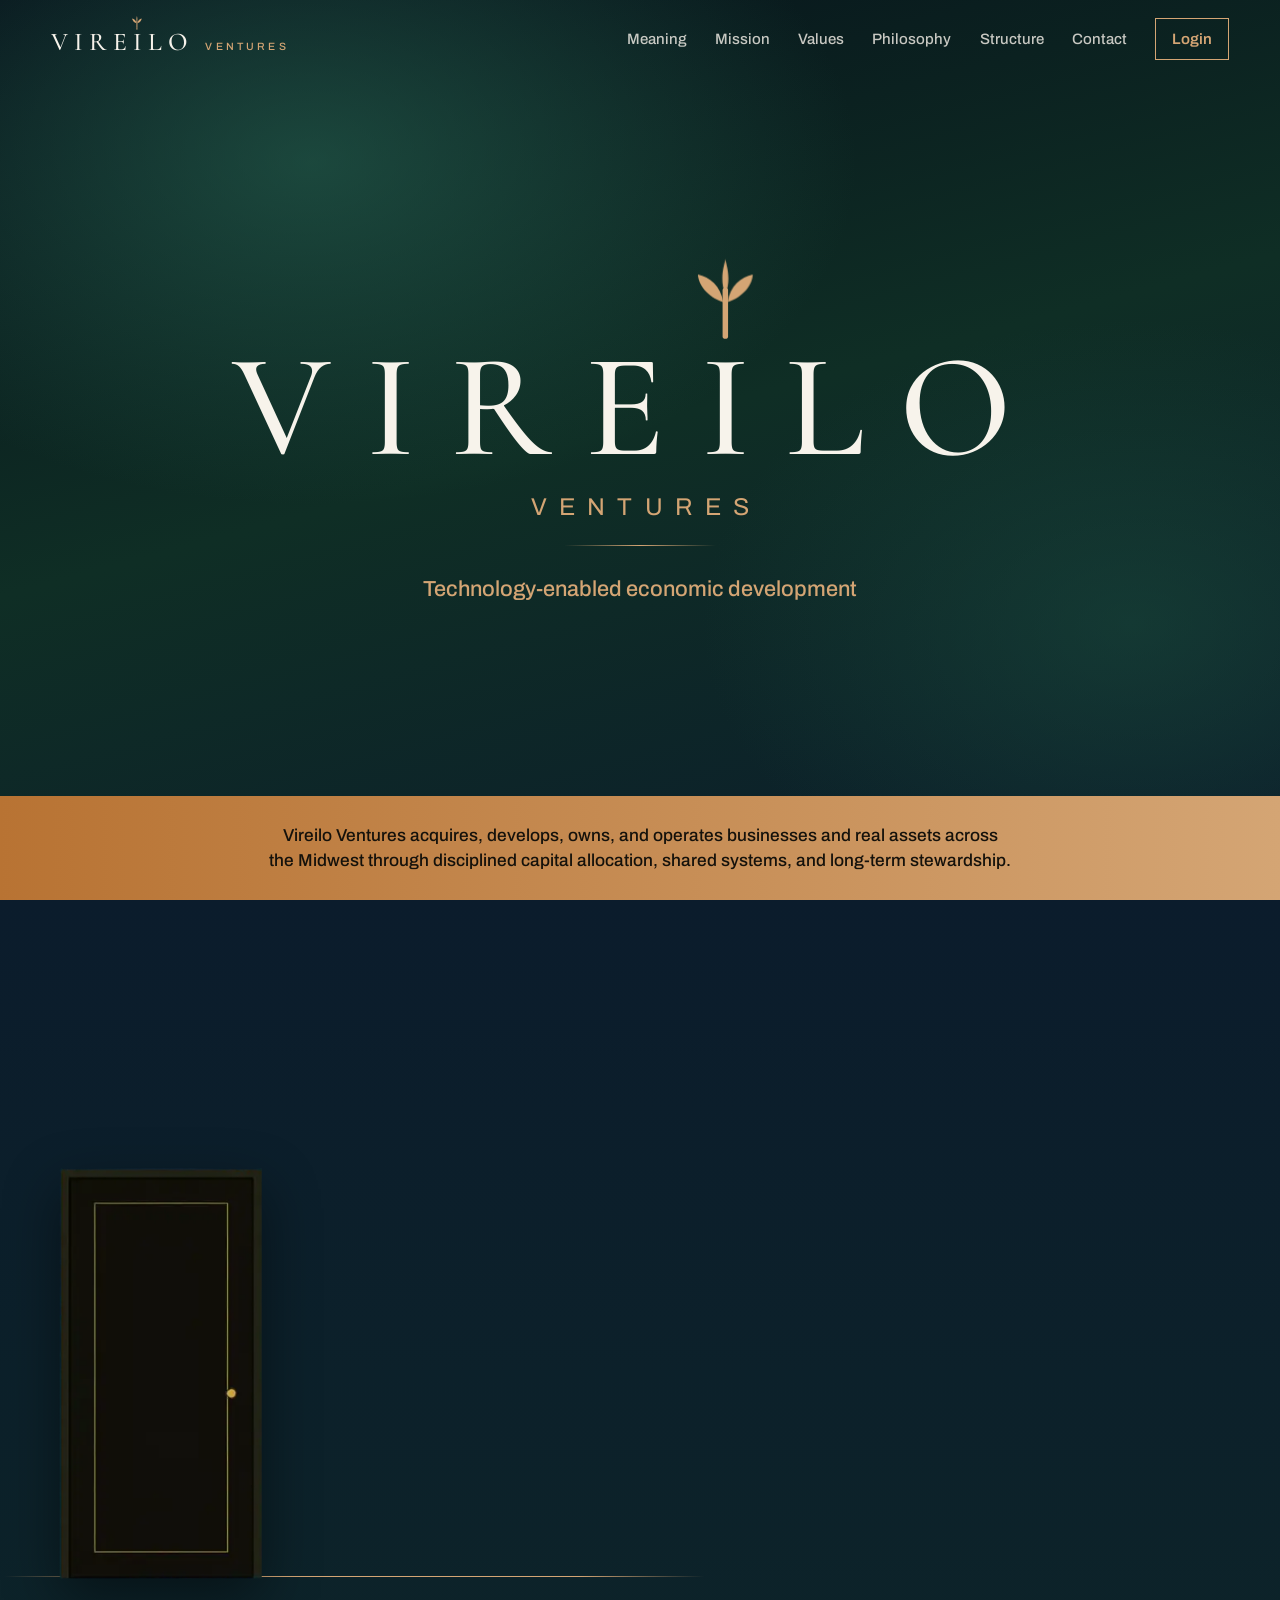
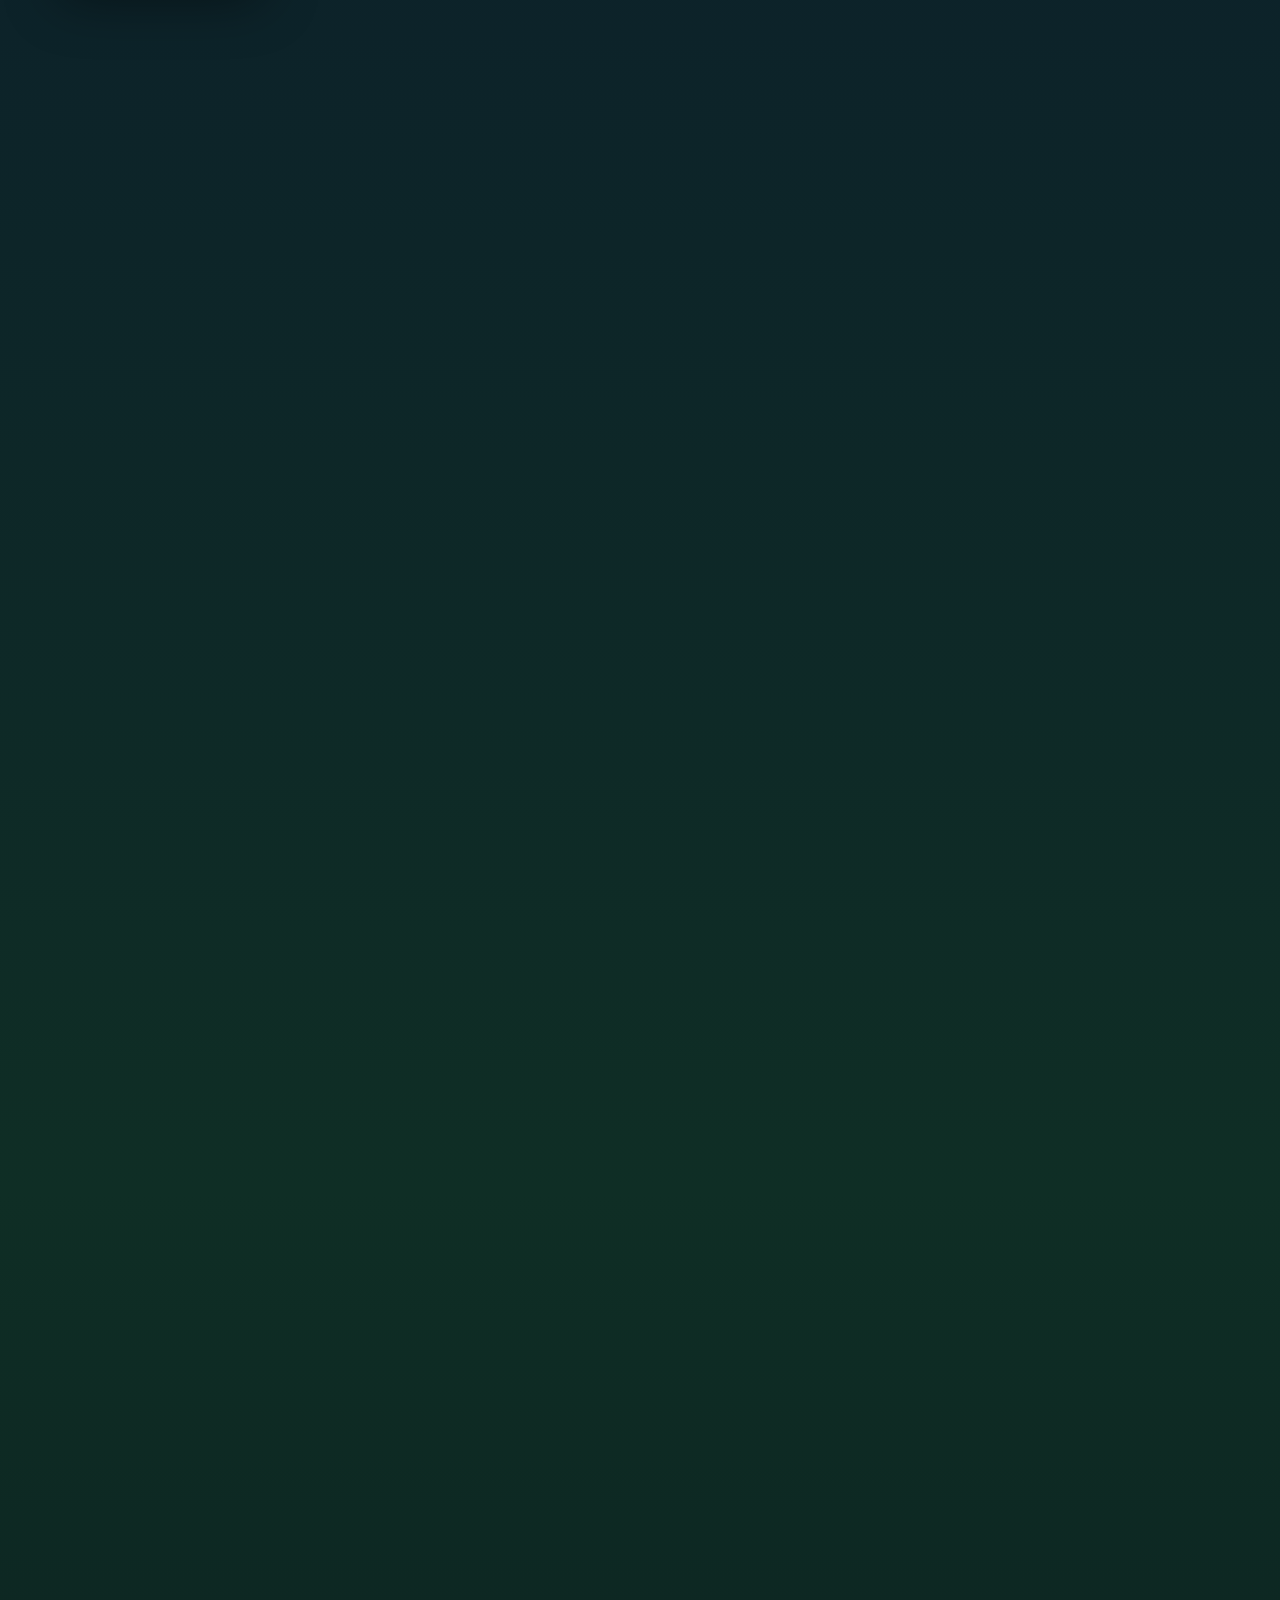
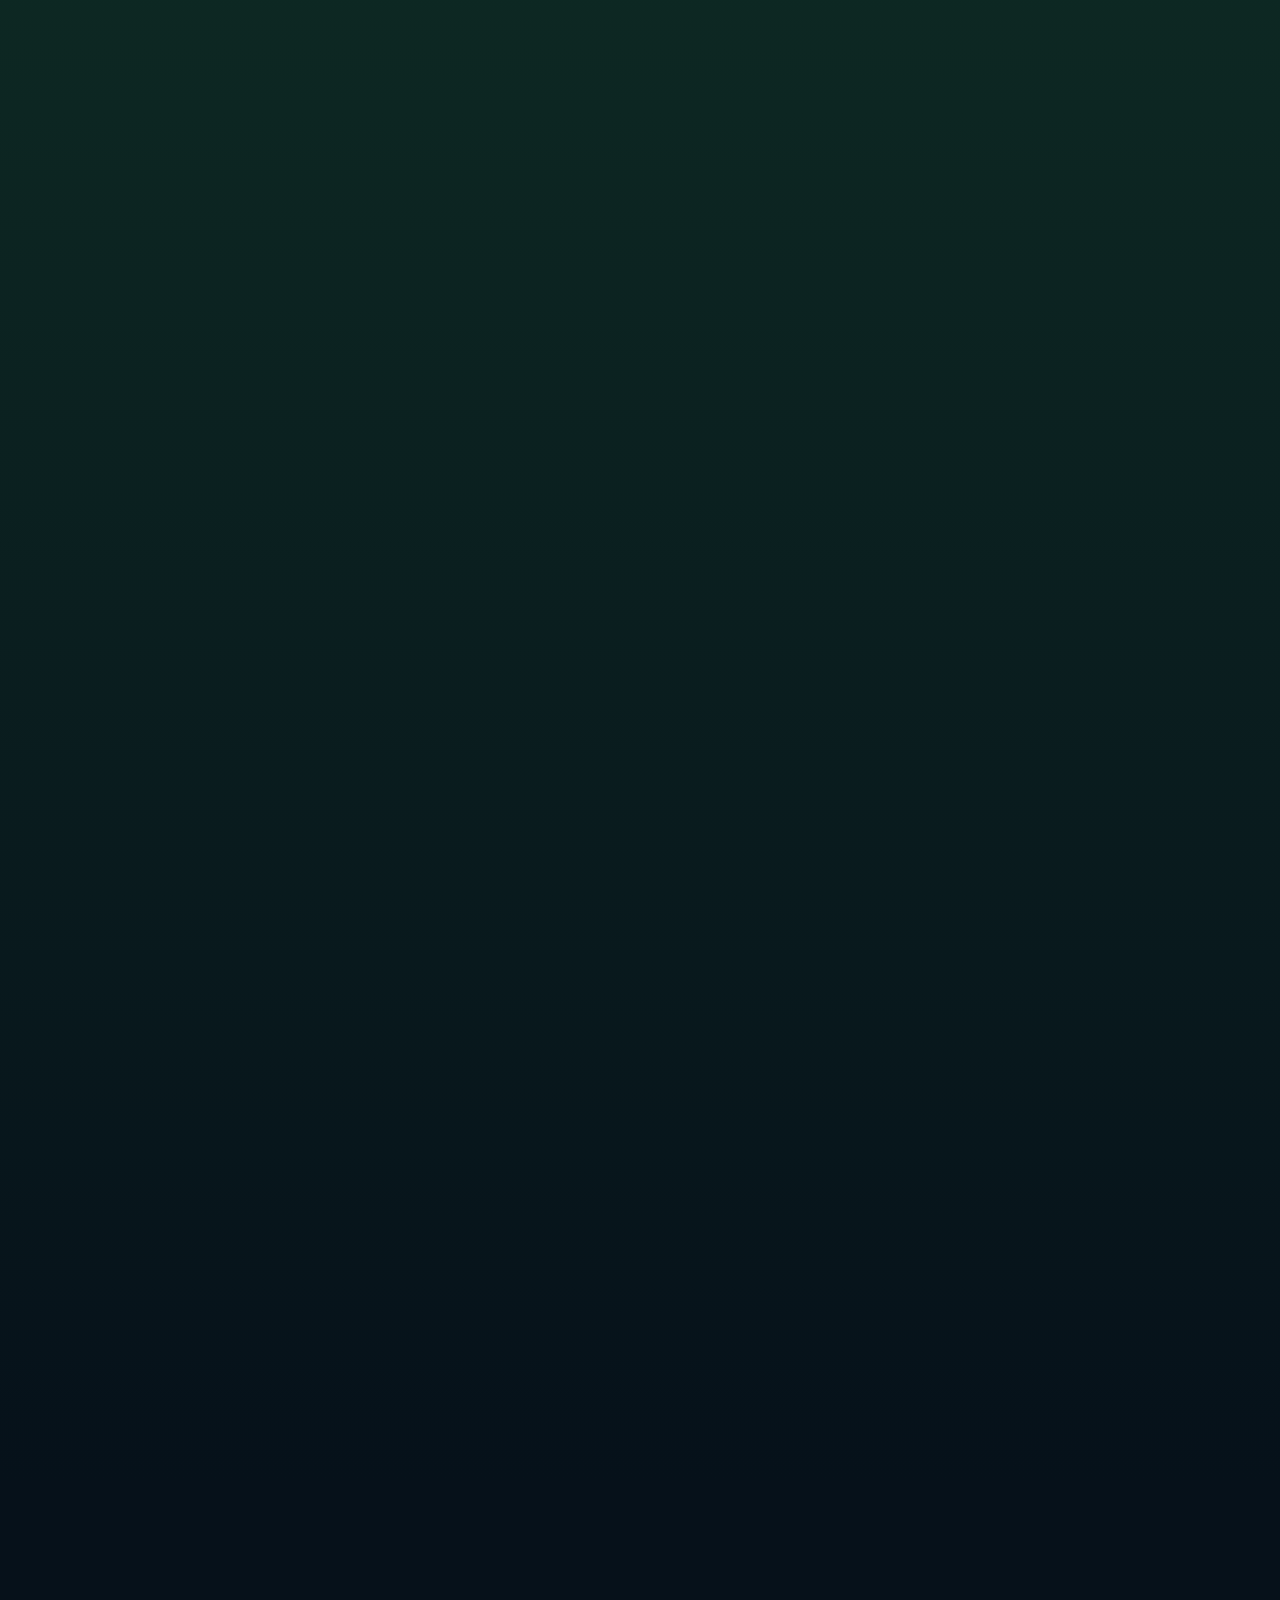
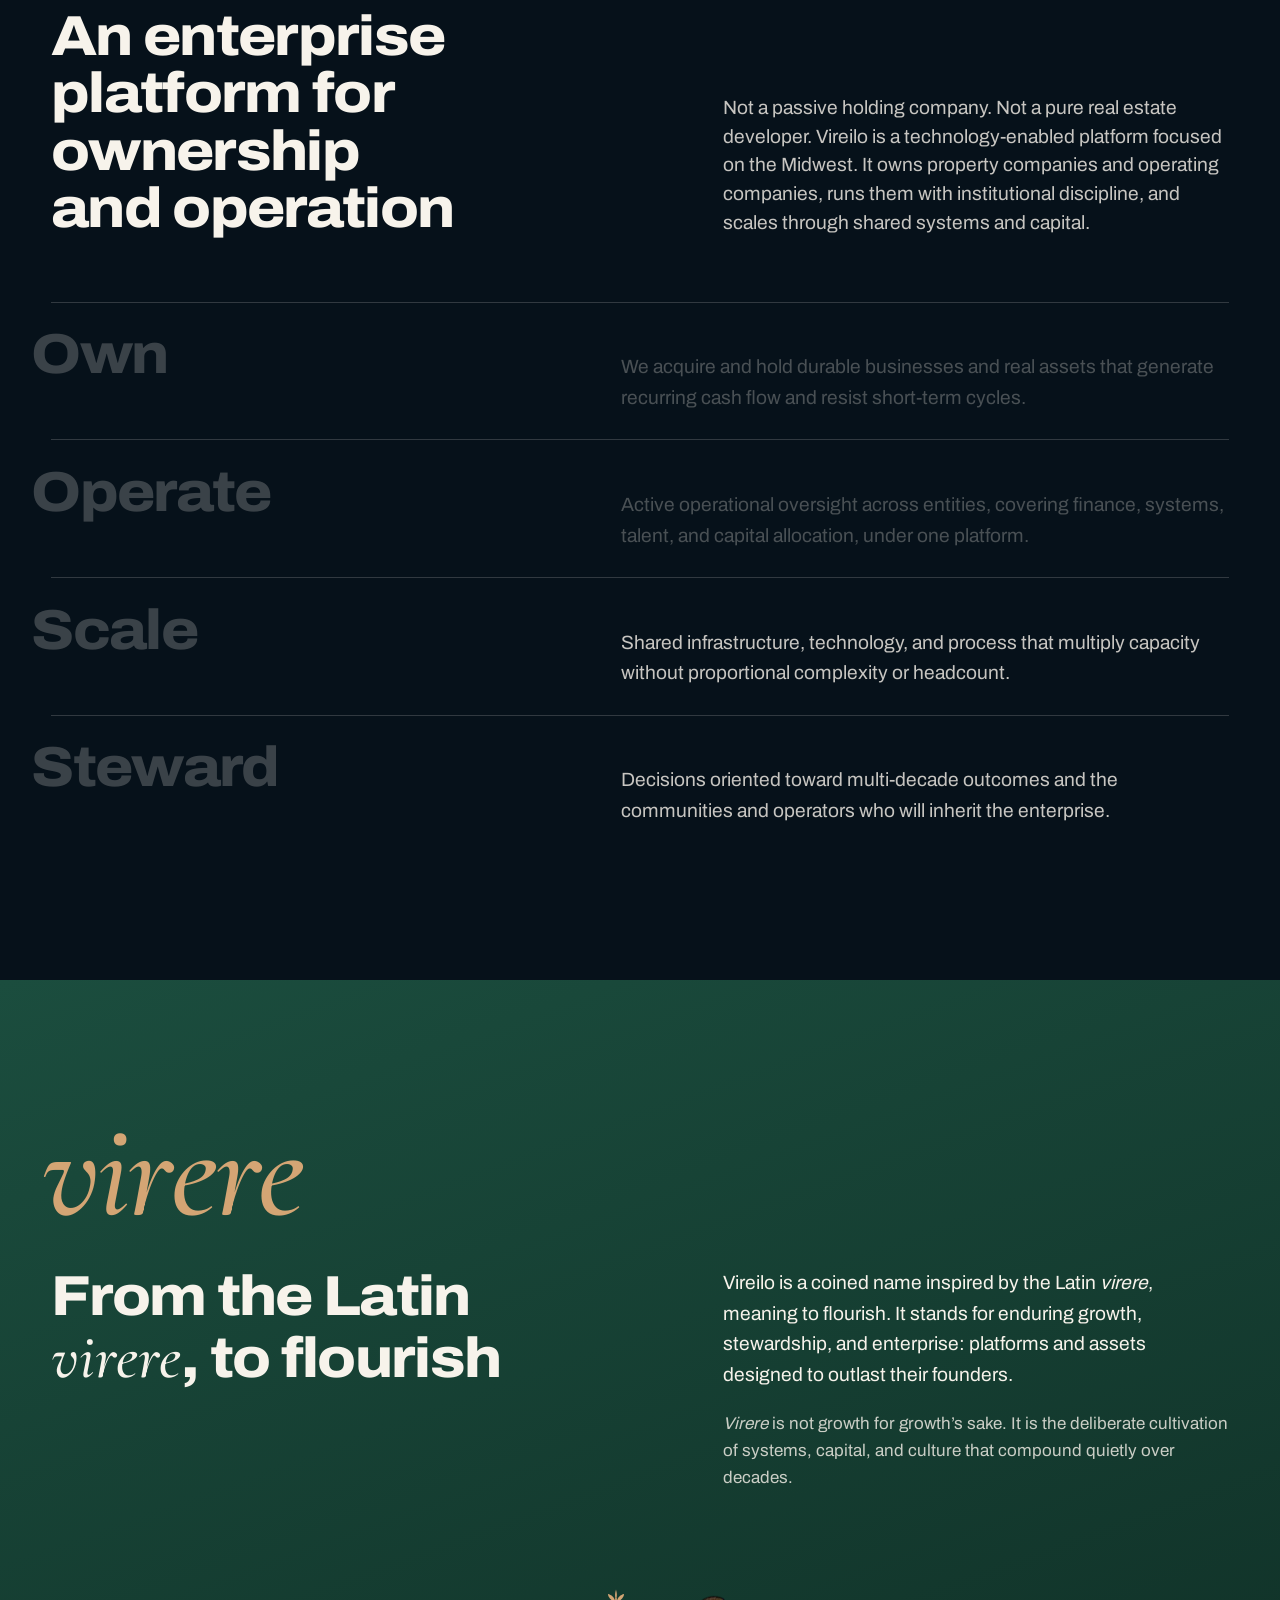
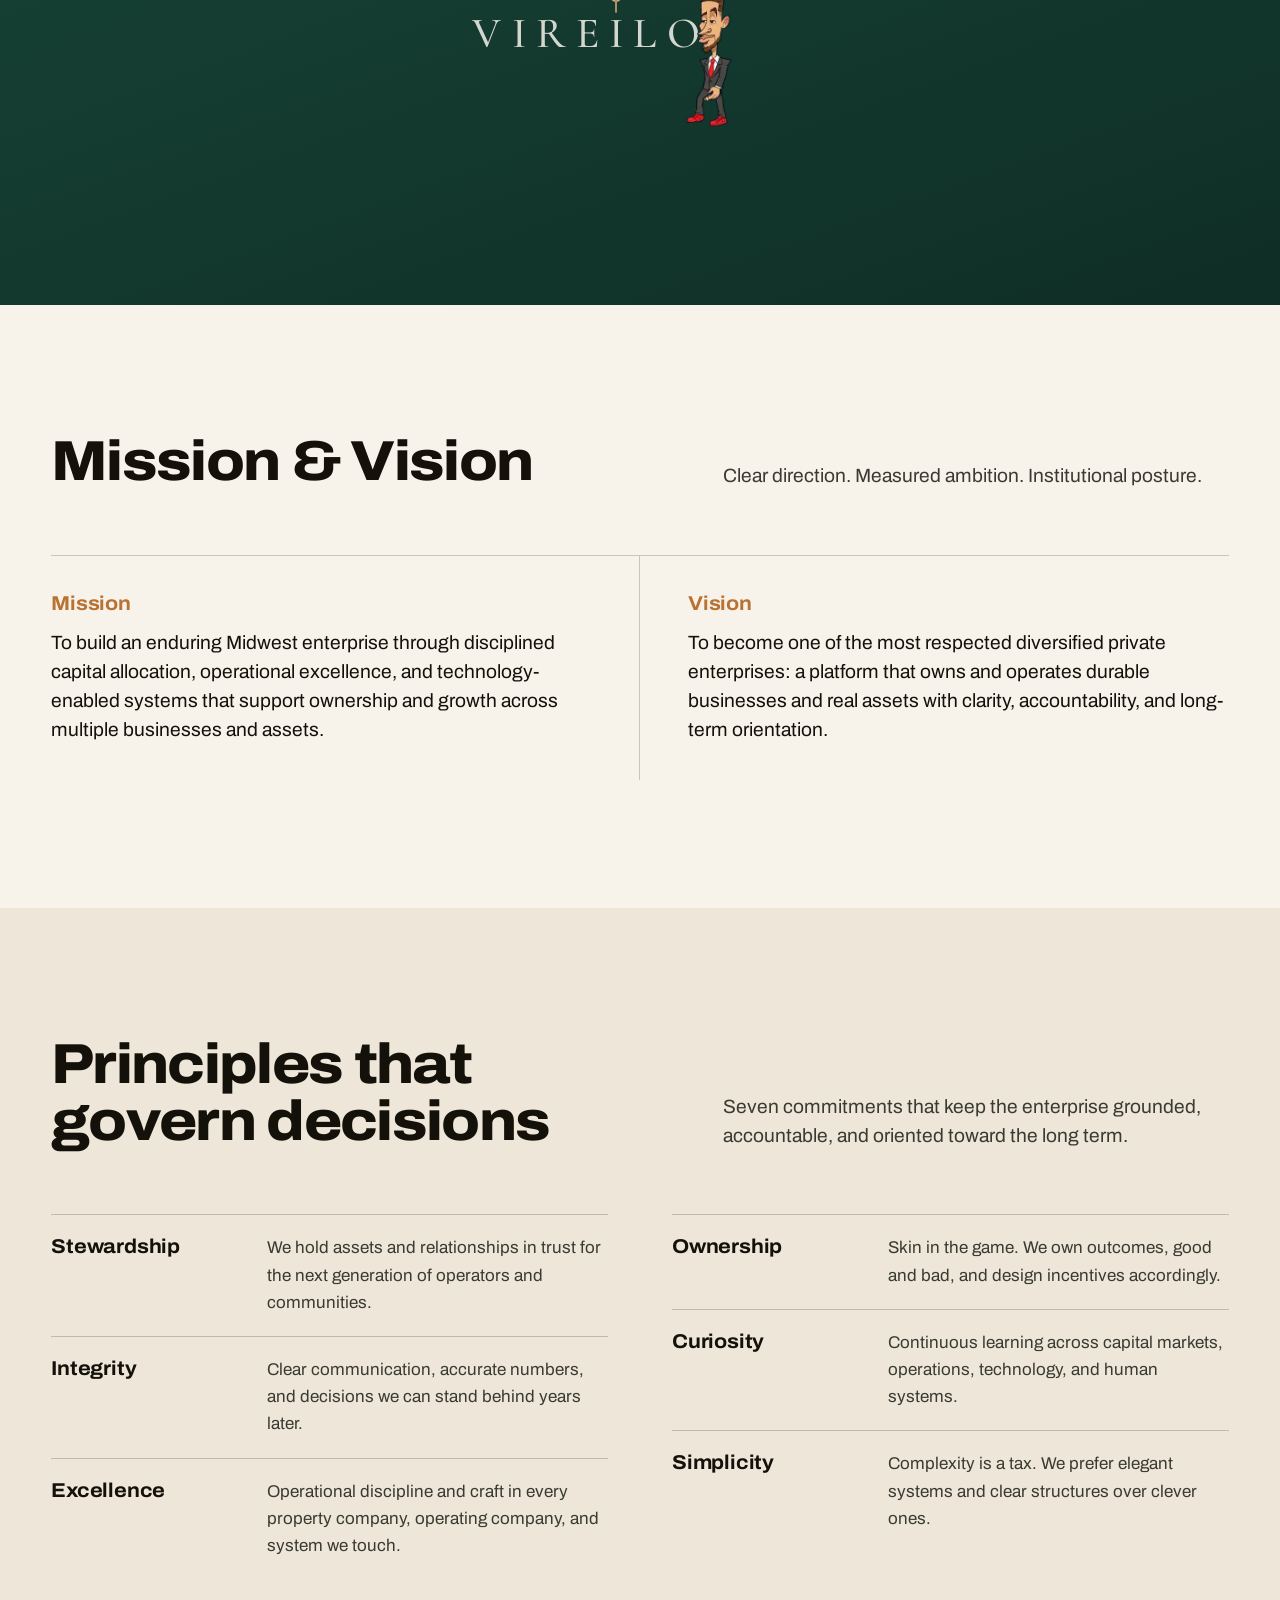
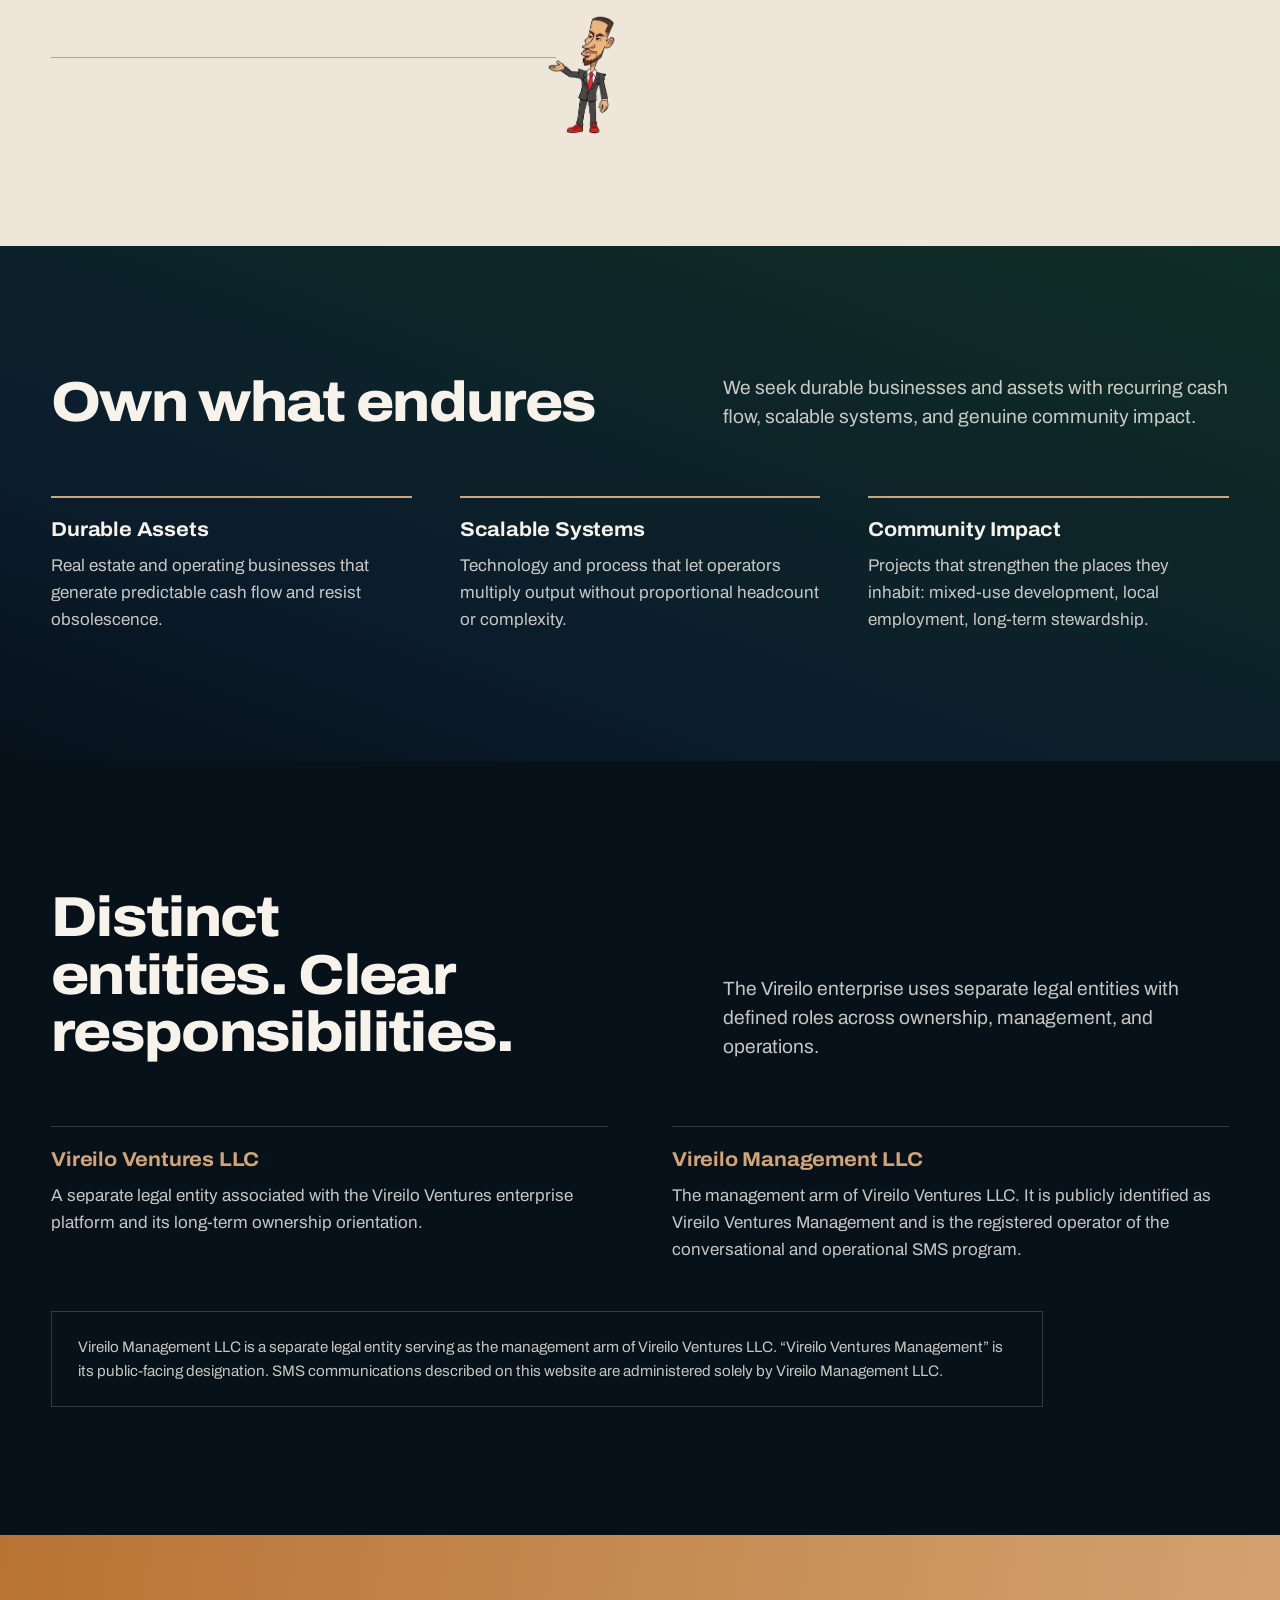
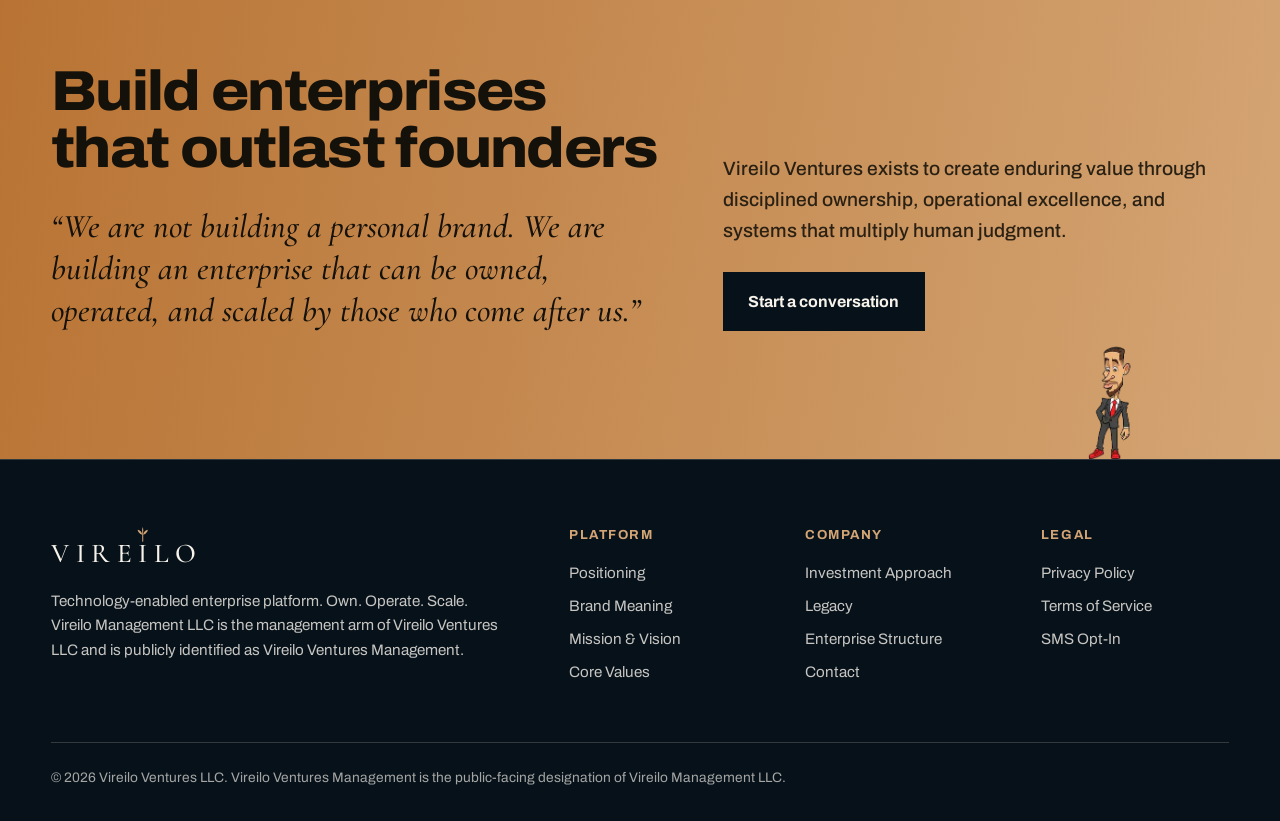
==== commit 9cded7a4: "Simplify the hero band, liven the leaf, and remove two acts The band is now centred text with no but" ====
--- a/index.html
+++ b/index.html
@@ -52,10 +52,6 @@
     <div class="band">
       <div class="band-in">
         <p>Vireilo Ventures acquires, develops, owns, and operates businesses and real assets across the Midwest through disciplined capital allocation, shared systems, and long-term stewardship.</p>
-        <div class="actions">
-          <a href="#platform" class="btn btn-dark">Explore the platform</a>
-          <a href="contact.html" class="text-link">Contact</a>
-        </div>
       </div>
     </div>
   </header>
@@ -113,7 +109,6 @@
         <h2 data-r="head">Mission &amp; Vision</h2>
         <p class="lead" data-r style="--i:1">Clear direction. Measured ambition. Institutional posture.</p>
       </div>
-      <div class="act act-look" aria-hidden="true"><img src="assets/char/cameo/look-first.webp?v=2" data-play="assets/char/cameo/look.webp?v=2" data-end="assets/char/cameo/look-last.webp?v=2" alt="" width="197" height="260" loading="lazy" decoding="async" /></div>
       <div class="mv" data-line>
         <div data-r><h3>Mission</h3><p>To build an enduring Midwest enterprise through disciplined capital allocation, operational excellence, and technology-enabled systems that support ownership and growth across multiple businesses and assets.</p></div>
         <div data-r style="--i:1"><h3>Vision</h3><p>To become one of the most respected diversified private enterprises: a platform that owns and operates durable businesses and real assets with clarity, accountability, and long-term orientation.</p></div>
@@ -146,7 +141,6 @@
         <h2 data-r="head">Own what endures</h2>
         <p class="lead" data-r style="--i:1">We seek durable businesses and assets with recurring cash flow, scalable systems, and genuine community impact.</p>
       </div>
-      <div class="act act-house" aria-hidden="true"><img src="assets/char/cameo/house-first.webp?v=2" data-play="assets/char/cameo/house.webp?v=2" data-end="assets/char/cameo/house-last.webp?v=2" alt="" width="148" height="260" loading="lazy" decoding="async" /></div>
       <ul class="three">
         <li data-r style="--i:0"><h3>Durable Assets</h3><p>Real estate and operating businesses that generate predictable cash flow and resist obsolescence.</p></li>
         <li data-r style="--i:1"><h3>Scalable Systems</h3><p>Technology and process that let operators multiply output without proportional headcount or complexity.</p></li>
--- a/site.css
+++ b/site.css
@@ -65,8 +65,8 @@
 .lockup .ventures{display:block;font-size:clamp(.8rem,1.9vw,1.7rem);letter-spacing:.5em;padding-left:.5em;color:var(--copper-light);margin-top:.9rem;text-transform:uppercase}
 .lockup .rule{display:block;height:1px;width:9.5rem;margin:1.6rem auto 0;background:linear-gradient(90deg,transparent,var(--copper-light),transparent)}
 .band{background:linear-gradient(90deg,var(--copper),var(--copper-light));color:var(--ink)}
-.band-in{display:grid;grid-template-columns:minmax(0,1fr) auto;gap:2rem 3rem;align-items:center;padding:1.6rem var(--pad);max-width:calc(var(--max) + 2*var(--pad));margin:0 auto}
-.band p{font-size:clamp(1.02rem,1.35vw,1.19rem);line-height:1.45;max-width:46em;font-weight:500}
+.band-in{text-align:center;padding:1.7rem var(--pad);max-width:calc(var(--max) + 2*var(--pad));margin:0 auto}
+.band p{font-size:clamp(1.02rem,1.35vw,1.19rem);line-height:1.45;max-width:46em;margin:0 auto;font-weight:500;text-wrap:balance}
 .actions{display:flex;flex-wrap:wrap;gap:1.4rem;align-items:center}
 
 /* sections */
@@ -146,10 +146,6 @@
 /* acts: short one-time performances by the founder figure, one per section. Decorative; never over text. */
 .act{--ch:7.5rem;position:relative;pointer-events:none;user-select:none}
 .act img{display:block;height:var(--ch);width:auto;max-width:none}
-.act-house,.act-look{height:3.5rem}
-.act-house>img,.act-look>img{position:absolute;bottom:0}
-.act-house>img{right:0}
-.act-look>img{left:40%}
 .act-leaf{--ch:9rem;margin-top:clamp(3rem,6vw,5rem);padding:calc(var(--ch)*.3) calc(var(--ch)*.75) calc(var(--ch)*.85) 0;display:flex;justify-content:center}
 .act-wm{font-family:var(--serif);font-weight:500;font-size:calc(var(--ch)*.3);line-height:1;display:inline-flex;color:rgba(247,243,235,.85);white-space:nowrap}
 .act-wm>span{margin-right:.24em}
@@ -168,8 +164,6 @@
 @media (max-width:60rem){
   .act{--ch:6rem}
   .act-leaf{--ch:6.5rem}
-  .act-house,.act-look{height:6.5rem}
-  .act-look>img{left:auto;right:0}
   .values .in{padding-bottom:0}
   .act-level{position:relative;bottom:auto;width:100%;margin-top:1.5rem}
 }
@@ -242,7 +236,7 @@
   .nav-links a.dash{margin-top:1rem;text-align:center;border:1px solid var(--copper-light)}
   .hero-main{padding-top:6.5rem}
   .lockup .wm{font-size:clamp(2.6rem,15vw,5rem)}
-  .band-in,.head,.meaning .cols,.close .in,.two,.three,.mv,.contact-grid{grid-template-columns:1fr}
+  .head,.meaning .cols,.close .in,.two,.three,.mv,.contact-grid{grid-template-columns:1fr}
   .verbs li{grid-template-columns:1fr}
   .mv>div:first-child{padding-right:0;border-right:0;border-bottom:1px solid var(--rule-light)} .mv>div:last-child{padding-left:0}
   .vals{columns:1} .vals li{grid-template-columns:1fr;gap:.3rem}
@@ -259,8 +253,15 @@
   .lockup .leaf .stem{stroke-dasharray:1;stroke-dashoffset:1;animation:draw .7s var(--ease) .35s forwards}
   .lockup .leaf .blade{transform-box:fill-box;transform-origin:50% 100%;transform:scale(0);animation:grow .8s var(--ease) forwards}
   .lockup .leaf .blade.b1{animation-delay:.85s}.lockup .leaf .blade.b2{animation-delay:1s}.lockup .leaf .blade.b3{animation-delay:1.08s}
-  .lockup .leaf{transform-box:fill-box;transform-origin:50% 100%;animation:sway 7s ease-in-out 2.6s infinite}
-  @keyframes sway{0%,100%{rotate:0deg}30%{rotate:3deg}70%{rotate:-3deg}}
+  /* the leaf stays alive: it leans in a slow breeze, catches a gust now and then, and each blade flutters on its own */
+  .lockup .leaf{transform-box:fill-box;transform-origin:50% 100%;animation:sway 9s ease-in-out 2.4s infinite}
+  @keyframes sway{0%,100%{rotate:0deg}14%{rotate:5deg}30%{rotate:-3deg}44%{rotate:2deg}56%{rotate:0deg}64%{rotate:9deg}70%{rotate:-6deg}77%{rotate:4deg}85%{rotate:-2deg}93%{rotate:1deg}}
+  .lockup .leaf .blade.b1{animation:grow .8s var(--ease) .85s forwards,tip 4.5s ease-in-out 2.6s infinite}
+  .lockup .leaf .blade.b2{transform-origin:100% 100%;animation:grow .8s var(--ease) 1s forwards,flapl 3.4s ease-in-out 2.4s infinite}
+  .lockup .leaf .blade.b3{transform-origin:0% 100%;animation:grow .8s var(--ease) 1.08s forwards,flapr 3.9s ease-in-out 2.9s infinite}
+  @keyframes tip{0%,100%{scale:1}50%{scale:1 1.09}}
+  @keyframes flapl{0%,100%{rotate:0deg}35%{rotate:-11deg}70%{rotate:5deg}}
+  @keyframes flapr{0%,100%{rotate:0deg}40%{rotate:10deg}75%{rotate:-5deg}}
   @keyframes draw{to{stroke-dashoffset:0}} @keyframes grow{to{transform:scale(1)}}
   .lockup .wm .ch{display:inline-block;animation:letter 1s var(--ease) both;animation-delay:calc(1.15s + var(--d)*70ms)}
   @keyframes letter{from{opacity:0;filter:blur(10px);transform:translateX(calc(var(--s)*-.5em))}to{opacity:1;filter:blur(0);transform:none}}
